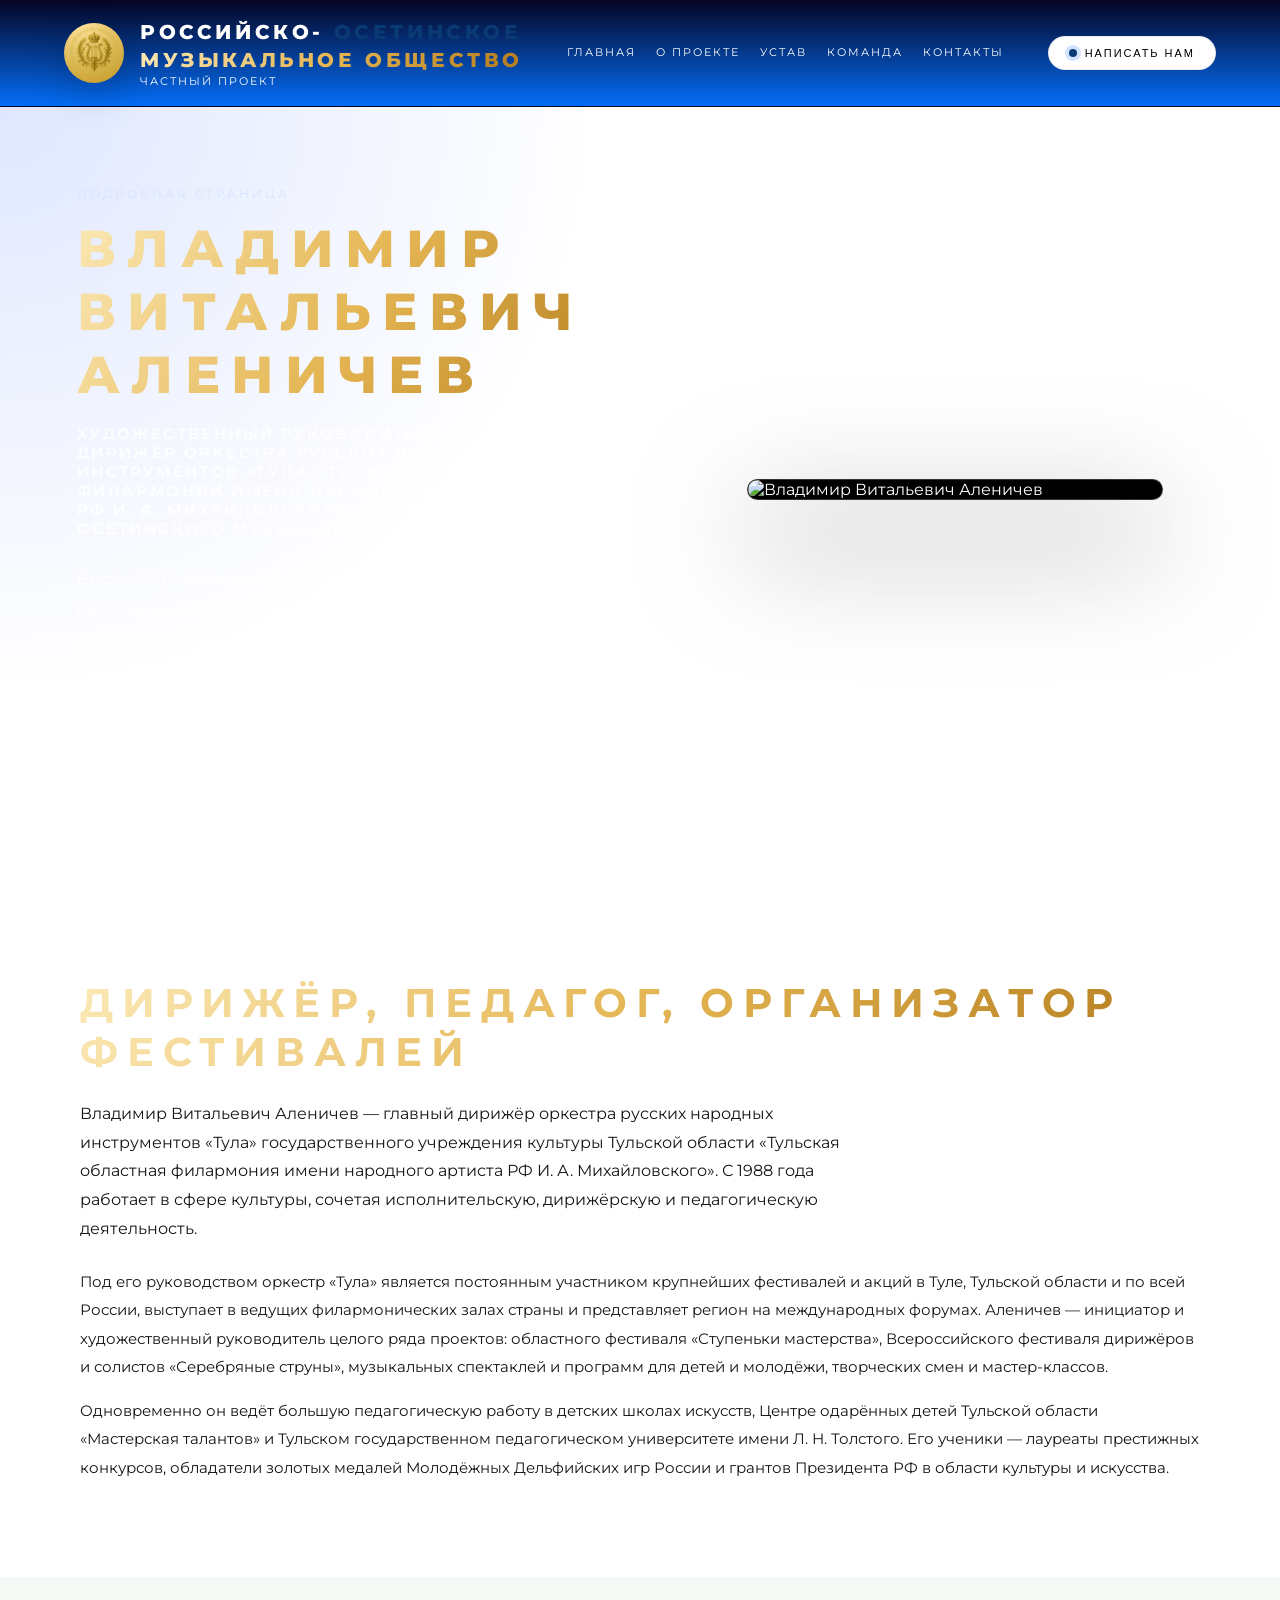
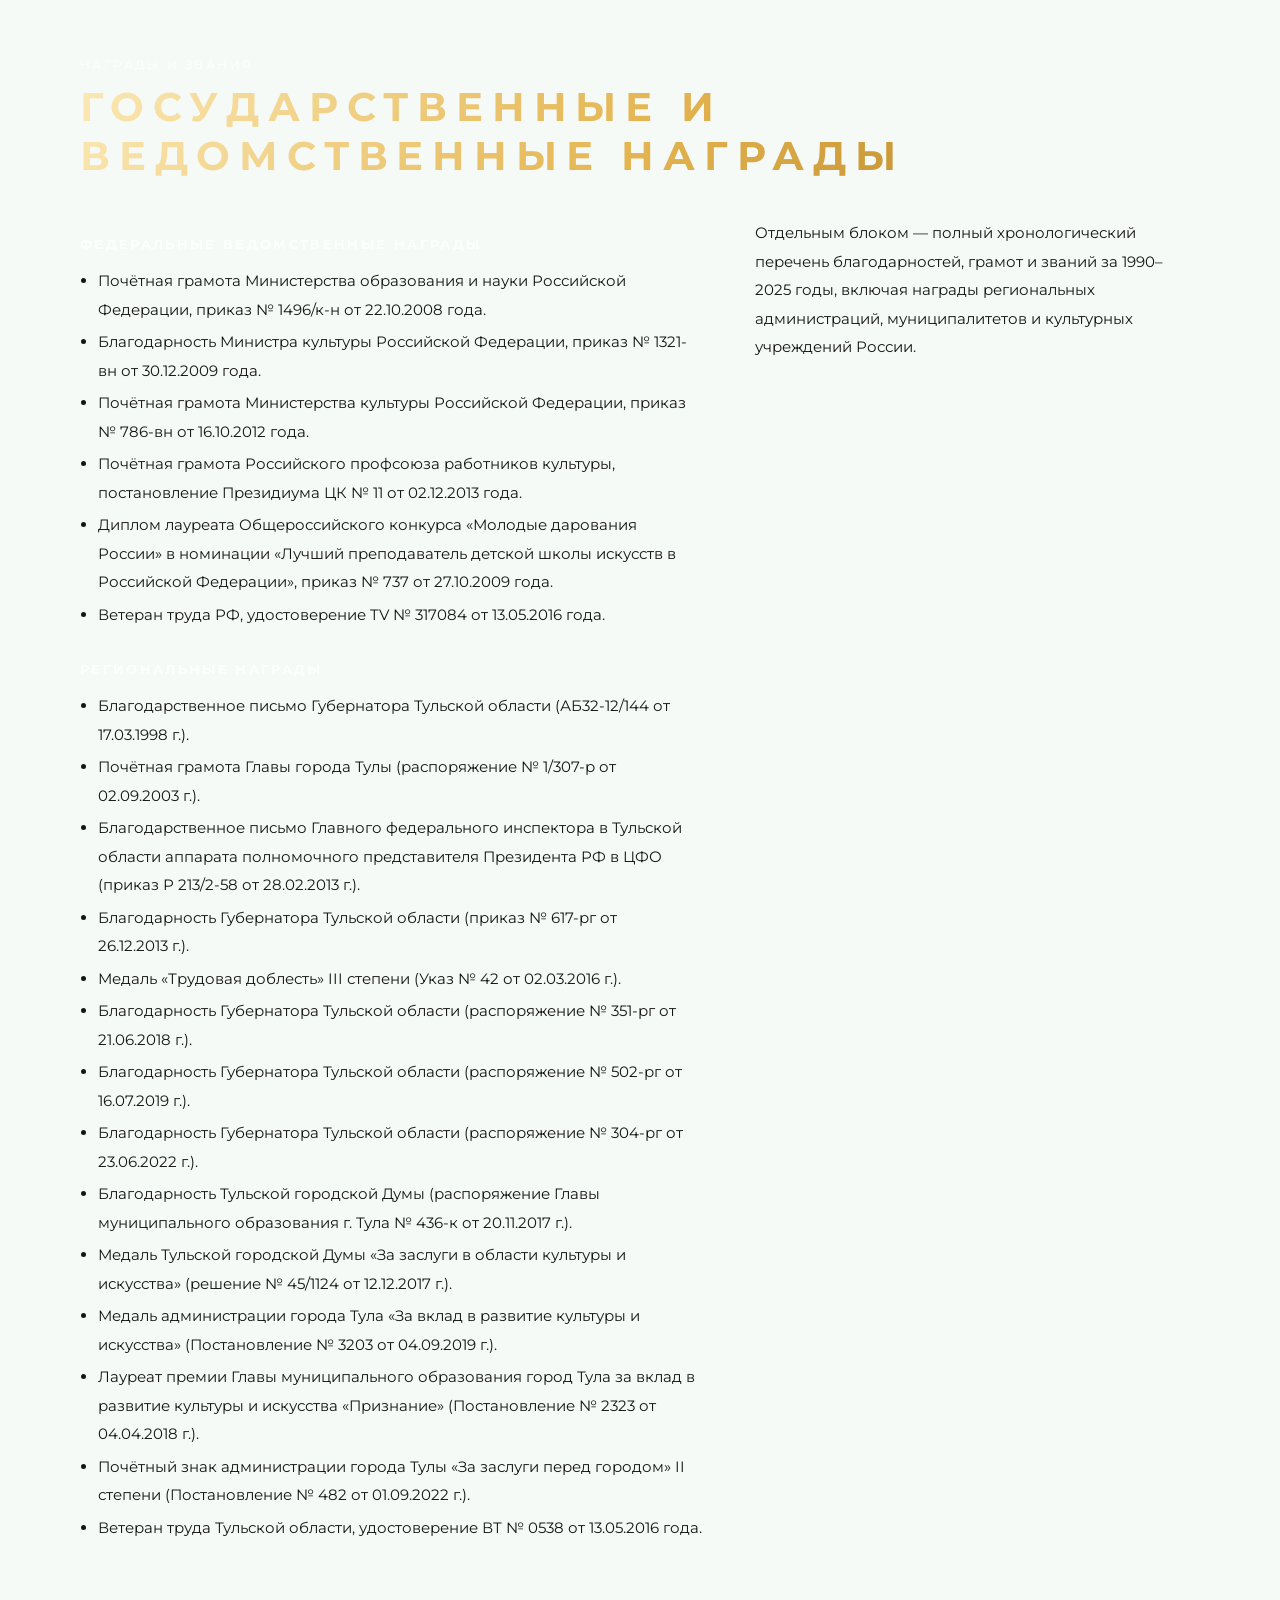
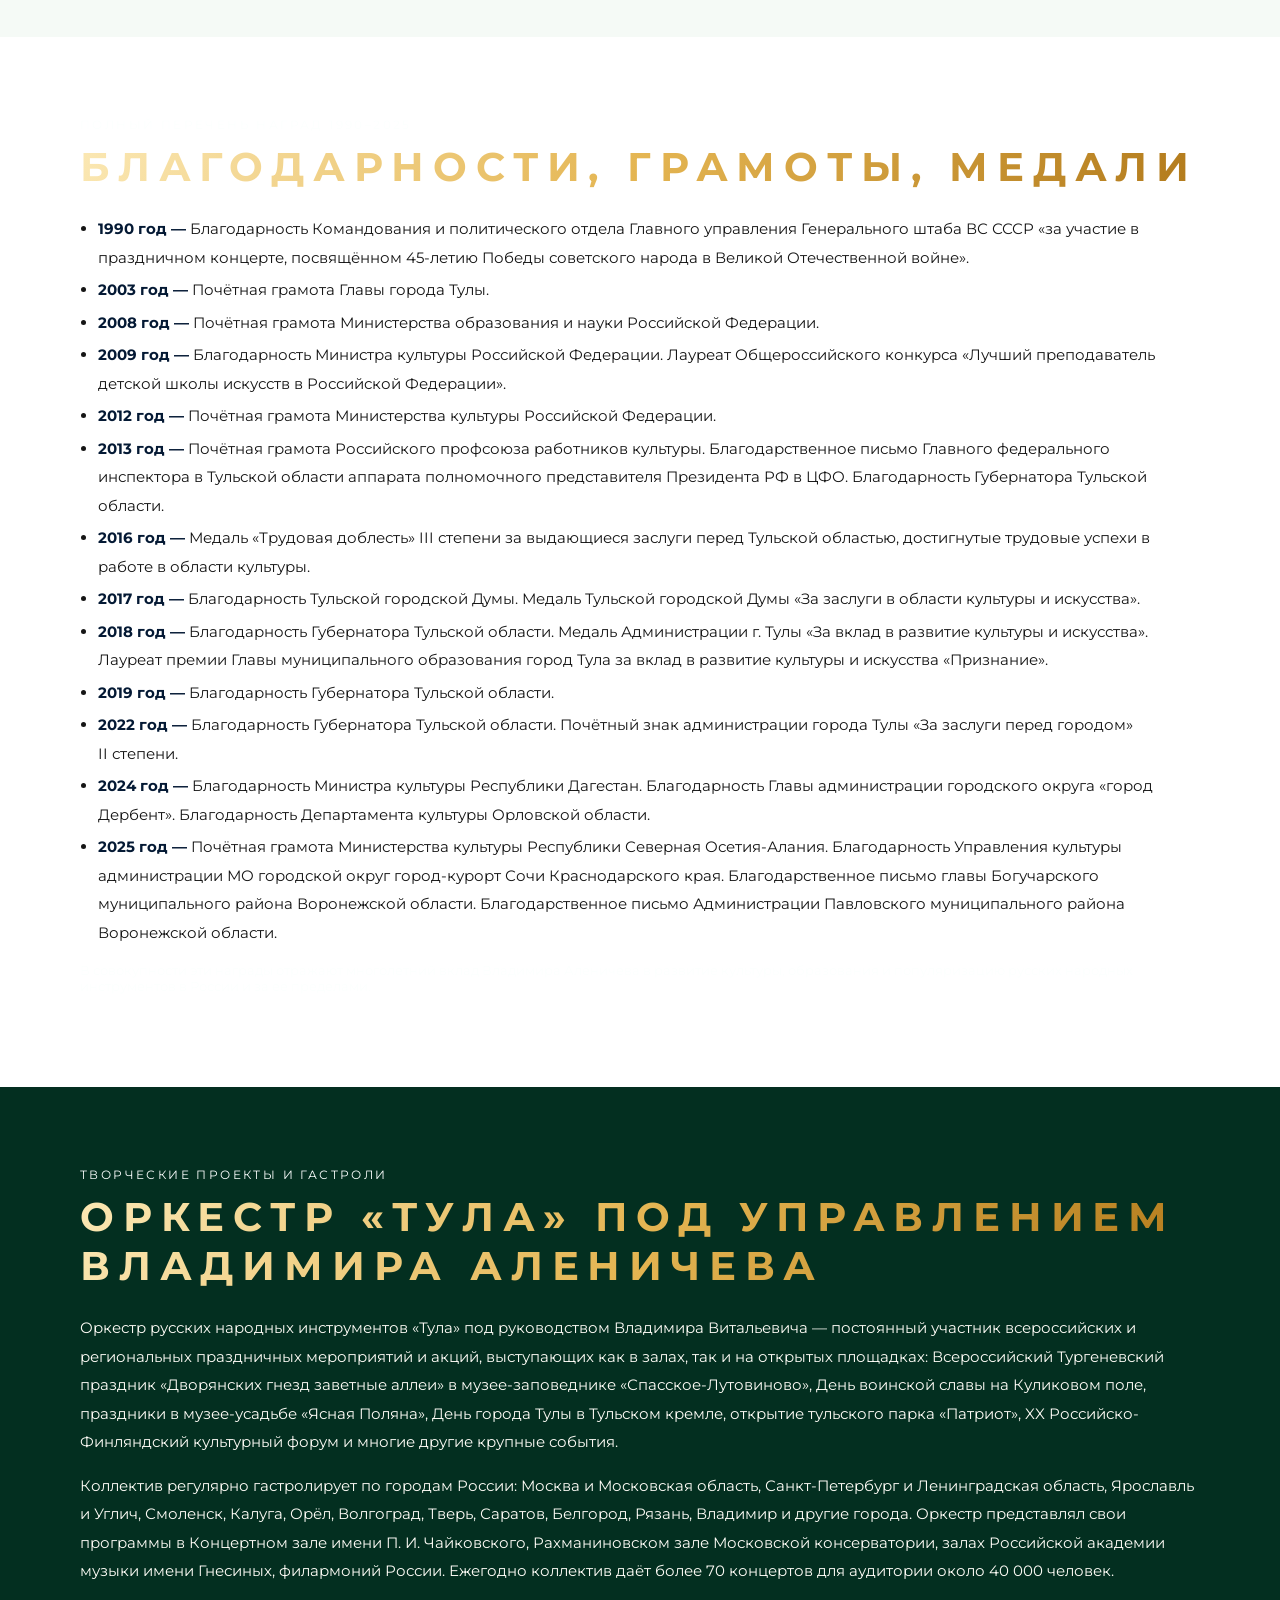
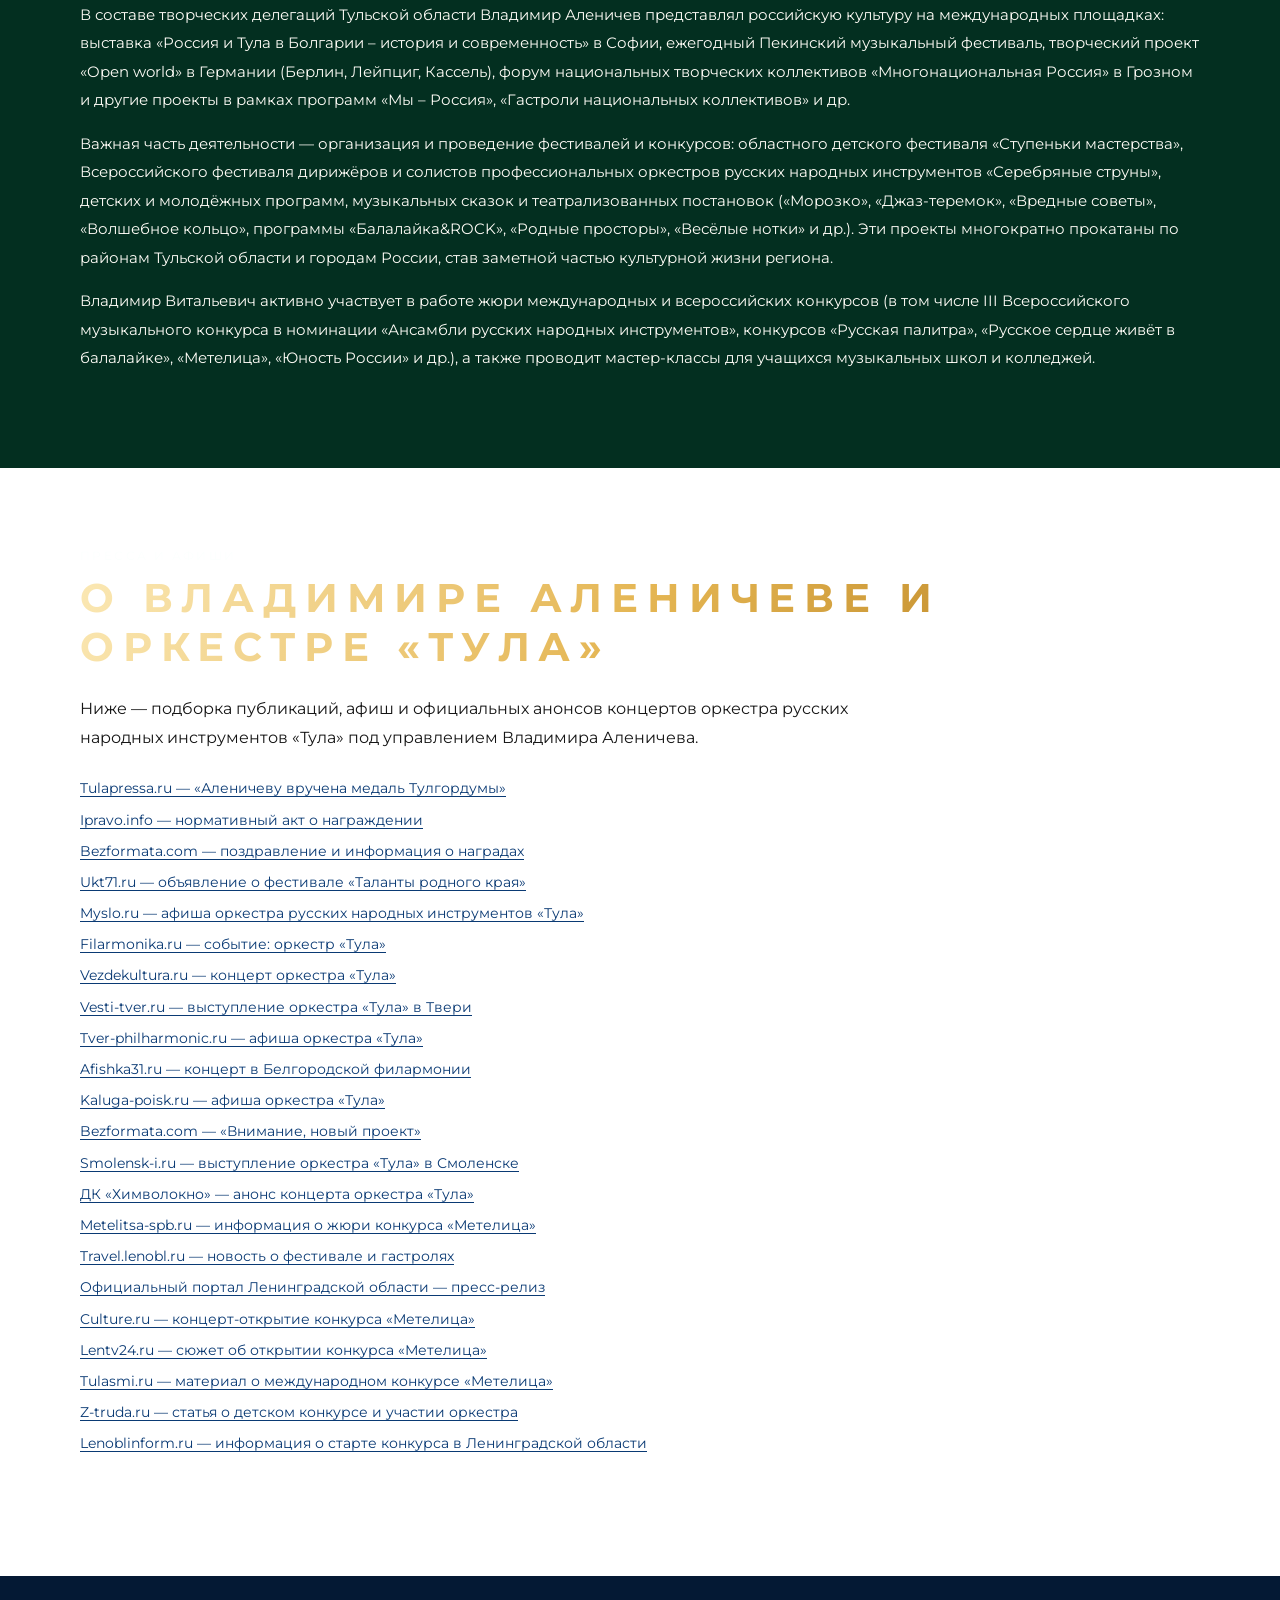
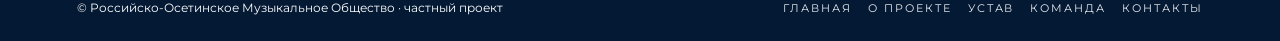
==== 1.html @ 23e2740c "Add files via upload" ====
<!DOCTYPE html>
<html lang="ru">
<head>
  <meta charset="UTF-8" />
  <title>Владимир Аленичев — подробная страница</title>
  <meta name="viewport" content="width=device-width, initial-scale=1" />

  <link href="https://fonts.googleapis.com/css2?family=Montserrat:wght@400;500;600;700;800&display=swap" rel="stylesheet" />
  <link rel="stylesheet" href="css/style.css">

</head>
<body>
  <header class="site-header">
    <div class="site-header-inner">
      <div class="brand">
        <div class="brand-logo">
          <img src="img/logo.png" alt="Логотип Российско-Осетинского Музыкального Общества" />
        </div>
        <div>
          <div class="brand-title">
            <span class="brand-ru">РОССИЙСКО-</span>
            <span class="brand-os">ОСЕТИНСКОЕ</span><br />
            <span class="brand-mo">МУЗЫКАЛЬНОЕ ОБЩЕСТВО</span>
          </div>
          <div class="brand-sub">частный проект</div>
        </div>
      </div>

      <nav class="header-links" id="header-links">
        <a href="index.html">главная</a>
        <a href="about.html">о проекте</a>
        <a href="ustav.html">устав</a>
        <a href="index.html#team">команда</a>
        <a href="index.html#contacts">контакты</a>
      </nav>

      <button class="header-cta" onclick="location.href='index.html#contacts'">
        <span class="header-cta-dot"></span>
        написать нам
      </button>

      <button class="header-burger" id="header-burger" aria-label="меню">
        <span></span>
      </button>
    </div>
  </header>

  <main>
    <!-- HERO -->
    <section class="person-hero" style="./img/1.png">
      <div class="person-hero-left fade-up">
        <div class="person-hero-kicker">подробная страница</div>
        <h1 class="person-hero-name">владимир витальевич аленичев</h1>
        <div class="person-hero-role">
          художественный руководитель и главный дирижёр оркестра русских народных инструментов
          «Тула»&nbsp;Тульской областной филармонии имени народного артиста РФ&nbsp;И.&nbsp;А.&nbsp;Михайловского,
          основатель Российско-Осетинского Музыкального Общества
        </div>
        <p class="person-hero-text">
          Высокообразованный музыкант, дирижёр и педагог, более 35&nbsp;лет работающий в сфере культуры. Руководитель
          коллектива, заслуживший авторитет большого мастера не только в Тульской области, но и во многих городах
          России. Автор и организатор крупных фестивалей и образовательных проектов, наставник целого поколения
          лауреатов российских и международных конкурсов.
        </p>
      </div>

      <div class="person-hero-right fade-up">
        <figure class="person-hero-photo">
          <img src="img/alenichev-main.jpg" alt="Владимир Витальевич Аленичев" />
        </figure>
      </div>
    </section>

    <!-- КРАТКО О БИОГРАФИИ -->
    <section class="section">
      <div class="content-layout fade-up">
        <div class="section-subtitle">биография и деятельность</div>
        <h2 class="section-title">дирижёр, педагог, организатор фестивалей</h2>
        <div class="section-lead">
          Владимир Витальевич Аленичев — главный дирижёр оркестра русских народных инструментов «Тула»
          государственного учреждения культуры Тульской области «Тульская областная филармония имени
          народного артиста РФ&nbsp;И.&nbsp;А.&nbsp;Михайловского». С 1988&nbsp;года работает в сфере культуры, сочетая
          исполнительскую, дирижёрскую и педагогическую деятельность.
        </div>

        <p class="text-block" style="margin-top:24px;">
          Под его руководством оркестр «Тула» является постоянным участником крупнейших фестивалей и акций в Туле,
          Тульской области и по всей России, выступает в ведущих филармонических залах страны и представляет регион на
          международных форумах. Аленичев — инициатор и художественный руководитель целого ряда проектов:
          областного фестиваля «Ступеньки мастерства», Всероссийского фестиваля дирижёров и солистов «Серебряные
          струны», музыкальных спектаклей и программ для детей и молодёжи, творческих смен и мастер-классов.
        </p>

        <p class="text-block">
          Одновременно он ведёт большую педагогическую работу в детских школах искусств, Центре одарённых детей
          Тульской области «Мастерская талантов» и Тульском государственном педагогическом университете имени
          Л.&nbsp;Н.&nbsp;Толстого. Его ученики — лауреаты престижных конкурсов, обладатели золотых медалей Молодёжных
          Дельфийских игр России и грантов Президента РФ в области культуры и искусства.
        </p>
      </div>
    </section>

    <!-- ГОСУДАРСТВЕННЫЕ И ВЕДОМСТВЕННЫЕ НАГРАДЫ -->
    <section class="section" style="background:#f5faf6;">
      <div class="content-layout fade-up">
        <div class="section-subtitle">награды и звания</div>
        <h2 class="section-title">государственные и ведомственные награды</h2>

        <div class="two-cols">
          <div>
            <h3 class="subheading">Федеральные ведомственные награды</h3>
            <ul class="big-list">
              <li>Почётная грамота Министерства образования и науки Российской Федерации, приказ №&nbsp;1496/к-н от 22.10.2008&nbsp;года.</li>
              <li>Благодарность Министра культуры Российской Федерации, приказ №&nbsp;1321-вн от 30.12.2009&nbsp;года.</li>
              <li>Почётная грамота Министерства культуры Российской Федерации, приказ №&nbsp;786-вн от 16.10.2012&nbsp;года.</li>
              <li>Почётная грамота Российского профсоюза работников культуры, постановление Президиума ЦК №&nbsp;11 от 02.12.2013&nbsp;года.</li>
              <li>Диплом лауреата Общероссийского конкурса «Молодые дарования России» в номинации
                «Лучший преподаватель детской школы искусств в Российской Федерации», приказ №&nbsp;737 от 27.10.2009&nbsp;года.</li>
              <li>Ветеран труда РФ, удостоверение TV&nbsp;№&nbsp;317084 от 13.05.2016&nbsp;года.</li>
            </ul>

            <h3 class="subheading">Региональные награды</h3>
            <ul class="big-list">
              <li>Благодарственное письмо Губернатора Тульской области (АБ32-12/144 от 17.03.1998&nbsp;г.).</li>
              <li>Почётная грамота Главы города Тулы (распоряжение №&nbsp;1/307-р от 02.09.2003&nbsp;г.).</li>
              <li>Благодарственное письмо Главного федерального инспектора в Тульской области аппарата полномочного представителя Президента РФ в ЦФО (приказ Р&nbsp;213/2-58 от 28.02.2013&nbsp;г.).</li>
              <li>Благодарность Губернатора Тульской области (приказ №&nbsp;617-рг от 26.12.2013&nbsp;г.).</li>
              <li>Медаль «Трудовая доблесть» III степени (Указ №&nbsp;42 от 02.03.2016&nbsp;г.).</li>
              <li>Благодарность Губернатора Тульской области (распоряжение №&nbsp;351-рг от 21.06.2018&nbsp;г.).</li>
              <li>Благодарность Губернатора Тульской области (распоряжение №&nbsp;502-рг от 16.07.2019&nbsp;г.).</li>
              <li>Благодарность Губернатора Тульской области (распоряжение №&nbsp;304-рг от 23.06.2022&nbsp;г.).</li>
              <li>Благодарность Тульской городской Думы (распоряжение Главы муниципального образования г.&nbsp;Тула №&nbsp;436-к от 20.11.2017&nbsp;г.).</li>
              <li>Медаль Тульской городской Думы «За заслуги в области культуры и искусства» (решение №&nbsp;45/1124 от 12.12.2017&nbsp;г.).</li>
              <li>Медаль администрации города Тула «За вклад в развитие культуры и искусства» (Постановление №&nbsp;3203 от 04.09.2019&nbsp;г.).</li>
              <li>Лауреат премии Главы муниципального образования город Тула за вклад в развитие культуры и искусства «Признание» (Постановление №&nbsp;2323 от 04.04.2018&nbsp;г.).</li>
              <li>Почётный знак администрации города Тулы «За заслуги перед городом» II степени (Постановление №&nbsp;482 от 01.09.2022&nbsp;г.).</li>
              <li>Ветеран труда Тульской области, удостоверение ВТ&nbsp;№&nbsp;0538 от 13.05.2016&nbsp;года.</li>
            </ul>
          </div>

          <div>
            <p class="text-block">
              Отдельным блоком — полный хронологический перечень благодарностей, грамот и званий за 1990–2025&nbsp;годы,
              включая награды региональных администраций, муниципалитетов и культурных учреждений России.
            </p>
          </div>
        </div>
      </div>
    </section>

    <!-- ХРОНОЛОГИЧЕСКИЙ СПИСОК 1990–2025 -->
    <section class="section">
      <div class="content-layout fade-up">
        <div class="section-subtitle">полный перечень наград 1990–2025</div>
        <h2 class="section-title">благодарности, грамоты, медали</h2>

        <ul class="big-list">
          <li><span class="year-label">1990&nbsp;год&nbsp;—</span> Благодарность Командования и политического отдела Главного управления Генерального штаба ВС&nbsp;СССР «за участие в праздничном концерте, посвящённом 45-летию Победы советского народа в Великой Отечественной войне».</li>

          <li><span class="year-label">2003&nbsp;год&nbsp;—</span> Почётная грамота Главы города Тулы.</li>

          <li><span class="year-label">2008&nbsp;год&nbsp;—</span> Почётная грамота Министерства образования и науки Российской Федерации.</li>

          <li><span class="year-label">2009&nbsp;год&nbsp;—</span> Благодарность Министра культуры Российской Федерации. Лауреат Общероссийского конкурса «Лучший преподаватель детской школы искусств в Российской Федерации».</li>

          <li><span class="year-label">2012&nbsp;год&nbsp;—</span> Почётная грамота Министерства культуры Российской Федерации.</li>

          <li><span class="year-label">2013&nbsp;год&nbsp;—</span> Почётная грамота Российского профсоюза работников культуры. Благодарственное письмо Главного федерального инспектора в Тульской области аппарата полномочного представителя Президента РФ в ЦФО. Благодарность Губернатора Тульской области.</li>

          <li><span class="year-label">2016&nbsp;год&nbsp;—</span> Медаль «Трудовая доблесть» III&nbsp;степени за выдающиеся заслуги перед Тульской областью, достигнутые трудовые успехи в работе в области культуры.</li>

          <li><span class="year-label">2017&nbsp;год&nbsp;—</span> Благодарность Тульской городской Думы. Медаль Тульской городской Думы «За заслуги в области культуры и искусства».</li>

          <li><span class="year-label">2018&nbsp;год&nbsp;—</span> Благодарность Губернатора Тульской области. Медаль Администрации г.&nbsp;Тулы «За вклад в развитие культуры и искусства». Лауреат премии Главы муниципального образования город Тула за вклад в развитие культуры и искусства «Признание».</li>

          <li><span class="year-label">2019&nbsp;год&nbsp;—</span> Благодарность Губернатора Тульской области.</li>

          <li><span class="year-label">2022&nbsp;год&nbsp;—</span> Благодарность Губернатора Тульской области. Почётный знак администрации города Тулы «За заслуги перед городом» II&nbsp;степени.</li>

          <li><span class="year-label">2024&nbsp;год&nbsp;—</span> Благодарность Министра культуры Республики Дагестан. Благодарность Главы администрации городского округа «город Дербент». Благодарность Департамента культуры Орловской области.</li>

          <li><span class="year-label">2025&nbsp;год&nbsp;—</span> Почётная грамота Министерства культуры Республики Северная Осетия-Алания. Благодарность Управления культуры администрации МО городской округ город-курорт Сочи Краснодарского края. Благодарственное письмо главы Богучарского муниципального района Воронежской области. Благодарственное письмо Администрации Павловского муниципального района Воронежской области.</li>
        </ul>

        <p class="tagline-note">
          В совокупности эти награды отражают многолетний вклад Владимира Аленичева в развитие культуры, образования
          и популяризацию русских народных инструментов в России и за её пределами.
        </p>
      </div>
    </section>

    <!-- ТВОРЧЕСКИЕ ПРОЕКТЫ, ГАСТРОЛИ, ПЕДАГОГИКА (крупный блок с текстом) -->
    <section class="section" style="background:#032f20; color:#fdfcf8;">
      <div class="content-layout fade-up">
        <div class="section-subtitle">творческие проекты и гастроли</div>
        <h2 class="section-title">оркестр «тула» под управлением владимира аленичева</h2>

        <div class="text-block" style="color:#fefcf6;">
          <p>
            Оркестр русских народных инструментов «Тула» под руководством Владимира Витальевича — постоянный участник
            всероссийских и региональных праздничных мероприятий и акций, выступающих как в залах, так и на открытых
            площадках: Всероссийский Тургеневский праздник «Дворянских гнезд заветные аллеи» в музее-заповеднике
            «Спасское-Лутовиново», День воинской славы на Куликовом поле, праздники в музее-усадьбе «Ясная Поляна», День
            города Тулы в Тульском кремле, открытие тульского парка «Патриот», XX Российско-Финляндский культурный
            форум и многие другие крупные события.
          </p>

          <p>
            Коллектив регулярно гастролирует по городам России: Москва и Московская область, Санкт-Петербург и
            Ленинградская область, Ярославль и Углич, Смоленск, Калуга, Орёл, Волгоград, Тверь, Саратов, Белгород,
            Рязань, Владимир и другие города. Оркестр представлял свои программы в Концертном зале имени П.&nbsp;И.&nbsp;Чайковского,
            Рахманиновском зале Московской консерватории, залах Российской академии музыки имени Гнесиных, филармоний
            России. Ежегодно коллектив даёт более 70 концертов для аудитории около 40&nbsp;000 человек.
          </p>

          <p>
            В составе творческих делегаций Тульской области Владимир Аленичев представлял российскую культуру на
            международных площадках: выставка «Россия и Тула в Болгарии – история и современность» в Софии, ежегодный
            Пекинский музыкальный фестиваль, творческий проект «Open world» в Германии (Берлин, Лейпциг, Кассель), форум
            национальных творческих коллективов «Многонациональная Россия» в Грозном и другие проекты в рамках программ
            «Мы – Россия», «Гастроли национальных коллективов» и др.
          </p>

          <p>
            Важная часть деятельности — организация и проведение фестивалей и конкурсов: областного детского фестиваля
            «Ступеньки мастерства», Всероссийского фестиваля дирижёров и солистов профессиональных оркестров русских
            народных инструментов «Серебряные струны», детских и молодёжных программ, музыкальных сказок и
            театрализованных постановок («Морозко», «Джаз-теремок», «Вредные советы», «Волшебное кольцо», программы
            «Балалайка&ROCK», «Родные просторы», «Весёлые нотки» и др.). Эти проекты многократно прокатаны по районам
            Тульской области и городам России, став заметной частью культурной жизни региона.
          </p>

          <p>
            Владимир Витальевич активно участвует в работе жюри международных и всероссийских конкурсов (в том числе
            III&nbsp;Всероссийского музыкального конкурса в номинации «Ансамбли русских народных инструментов»,
            конкурсов «Русская палитра», «Русское сердце живёт в балалайке», «Метелица», «Юность России» и др.), а также
            проводит мастер-классы для учащихся музыкальных школ и колледжей.
          </p>
        </div>
      </div>
    </section>

    <!-- ПРЕССА И ССЫЛКИ -->
    <section class="section">
      <div class="content-layout fade-up">
        <div class="section-subtitle">пресса и афиши</div>
        <h2 class="section-title">о владимире аленичеве и оркестре «тула»</h2>

        <p class="section-lead">
          Ниже — подборка публикаций, афиш и официальных анонсов концертов оркестра русских народных инструментов
          «Тула» под управлением Владимира Аленичева.
        </p>

        <ul class="press-list" style="margin-top:24px;">
          <li><a href="https://www.tulapressa.ru/2017/12/alenichevu-vruchena-medal-tulgordumy/" target="_blank" rel="noopener">Tulapressa.ru — «Аленичеву вручена медаль Тулгордумы»</a></li>
          <li><a href="http://ipravo.info/tula2/act/433.htm" target="_blank" rel="noopener">Ipravo.info — нормативный акт о награждении</a></li>
          <li><a href="https://tula.bezformata.com/listnews/pozdravlyaem/78298696/" target="_blank" rel="noopener">Bezformata.com — поздравление и информация о наградах</a></li>
          <li><a href="https://ukt71.ru/16-marta-v-koncertnom-zale-orion-projdet-smotr-festival-talanty-rodnogo-kraja-2019-vokalnoe-iskusstvo/" target="_blank" rel="noopener">Ukt71.ru — объявление о фестивале «Таланты родного края»</a></li>
          <li><a href="https://myslo.ru/afisha/kontserti/orkestr-russkih-narodnih-instrumentov-tula" target="_blank" rel="noopener">Myslo.ru — афиша оркестра русских народных инструментов «Тула»</a></li>
          <li><a href="http://filarmonika.ru/events/orni-tula" target="_blank" rel="noopener">Filarmonika.ru — событие: оркестр «Тула»</a></li>
          <li><a href="http://vezdekultura.ru/4226-events-orkestr-russkih-narodnih-instrumentov-tula" target="_blank" rel="noopener">Vezdekultura.ru — концерт оркестра «Тула»</a></li>
          <li><a href="https://vesti-tver.ru/dailynews/orkestr-russkikh-narodnykh-instrumentov-iz-tuly-vystupi-v-tveri-/" target="_blank" rel="noopener">Vesti-tver.ru — выступление оркестра «Тула» в Твери</a></li>
          <li><a href="http://tver-philharmonic.ru/posters/orkestr-tula" target="_blank" rel="noopener">Tver-philharmonic.ru — афиша оркестра «Тула»</a></li>
          <li><a href="https://afishka31.ru/actions/filarmoni/num25525/" target="_blank" rel="noopener">Afishka31.ru — концерт в Белгородской филармонии</a></li>
          <li><a href="https://www.kaluga-poisk.ru/afisha/kontserty/orkestr-russkih-narodnyh-instrumentov-tula" target="_blank" rel="noopener">Kaluga-poisk.ru — афиша оркестра «Тула»</a></li>
          <li><a href="https://tula.bezformata.com/listnews/vnimanie-noviy-proekt/88402524/" target="_blank" rel="noopener">Bezformata.com — «Внимание, новый проект»</a></li>
          <li><a href="https://smolensk-i.ru/culture/v-smolenske-vyistupit-orkestr-narodnyih-instrumentov-tula_140194" target="_blank" rel="noopener">Smolensk-i.ru — выступление оркестра «Тула» в Смоленске</a></li>
          <li><a href="https://дк-химволокно.рф/novosti/item/548-kontsert-orkestra-russkikh-narodnykh-instrumentov-tula" target="_blank" rel="noopener">ДК «Химволокно» — анонс концерта оркестра «Тула»</a></li>
          <li><a href="https://metelitsa-spb.ru/childrens-competitions/jury/" target="_blank" rel="noopener">Metelitsa-spb.ru — информация о жюри конкурса «Метелица»</a></li>
          <li><a href="https://travel.lenobl.ru/ru/news/34819/" target="_blank" rel="noopener">Travel.lenobl.ru — новость о фестивале и гастролях</a></li>
          <li><a href="https://lenobl.ru/ru/dlya-smi/news/34909/" target="_blank" rel="noopener">Официальный портал Ленинградской области — пресс-релиз</a></li>
          <li><a href="https://www.culture.ru/events/1020176/koncert-otkrytie-xvi-mezhdunarodnogo-detsko-yunosheskogo-konkursa-metelica" target="_blank" rel="noopener">Culture.ru — концерт-открытие конкурса «Метелица»</a></li>
          <li><a href="https://lentv24.ru/vo-dvorce-iskusstv-lenoblasti-otkryli-detsko-yunoseskii-konkurs-metelica.htm" target="_blank" rel="noopener">Lentv24.ru — сюжет об открытии конкурса «Метелица»</a></li>
          <li><a href="https://tulasmi.ru/news/382344/" target="_blank" rel="noopener">Tulasmi.ru — материал о международном конкурсе «Метелица»</a></li>
          <li><a href="http://z-truda.ru/articles/kultura/leningradskaya_oblast_zazhigaet_zvezdochek/" target="_blank" rel="noopener">Z-truda.ru — статья о детском конкурсе и участии оркестра</a></li>
          <li><a href="http://lenoblinform.ru/news/v-lenoblasti-startuet-konkurs.html" target="_blank" rel="noopener">Lenoblinform.ru — информация о старте конкурса в Ленинградской области</a></li>
        </ul>
      </div>
    </section>
  </main>

  <footer class="site-footer">
    <div class="site-footer-inner">
      <div>© Российско-Осетинское Музыкальное Общество · частный проект</div>
      <div class="footer-links">
        <a href="index.html">главная</a>
        <a href="about.html">о проекте</a>
        <a href="ustav.html">устав</a>
        <a href="index.html#team">команда</a>
        <a href="index.html#contacts">контакты</a>
      </div>
    </div>
  </footer>

  <script>
    // мобильное меню
    const burger = document.getElementById("header-burger");
    const links = document.getElementById("header-links");

    if (burger && links) {
      burger.addEventListener("click", () => {
        links.classList.toggle("header-links--open");
      });

      links.querySelectorAll("a").forEach((a) => {
        a.addEventListener("click", () => links.classList.remove("header-links--open"));
      });
    }

    // анимация появления блоков
    const observer = new IntersectionObserver(
      (entries) => {
        entries.forEach((entry) => {
          if (entry.isIntersecting) {
            entry.target.classList.add("in-view");
            observer.unobserve(entry.target);
          }
        });
      },
      { threshold: 0.18 }
    );

    document.querySelectorAll(".fade-up").forEach((el) => observer.observe(el));
  </script>
</body>
</html>
---- css/style.css ----
:root {
    --bg-page: #ffffff;
    --bg-soft: #f4f6fb;
  
    /* синяя гамма вместо зелёной */
    --green-main: #0a3a74;   /* основной синий */
    --green-dark: #041934;   /* тёмно-синий */
    --green-light: #d3e3ff;  /* светло-синий / подсветка */
  
    --gold-light: #fbe8b4;
    --gold-mid: #e4b552;
    --gold-dark: #b27a1b;
  
    --text-main: #151515;
    --text-muted: #fcfffe;
  
    --border-soft: rgba(0, 0, 0, 0.06);
    --radius-lg: 24px;
    --radius-md: 18px;
    --shadow-soft: 0 24px 80px rgba(0, 0, 0, 0.08);
    --transition-fast: 200ms ease-out;
  }
  
  /* RESET */
  
  * {
    box-sizing: border-box;
  }
  
  html,
  body {
    margin: 0;
    padding: 0;
    font-family: "Montserrat", system-ui, -apple-system, BlinkMacSystemFont, "Segoe UI", sans-serif;
    background: var(--bg-page);
    color: var(--text-main);
  }
  
  img {
    max-width: 100%;
    display: block;
  }
  
  a {
    color: inherit;
    text-decoration: none;
  }
  
  /* HEADER (общий) */
  
  .site-header {
    position: fixed;
    inset-inline: 0;
    top: 0;
    z-index: 20;
    background:linear-gradient(rgb(5, 5, 35), rgb(4, 110, 247));
    backdrop-filter: blur(18px);
    border-bottom: 1px solid rgba(0, 0, 0, 0.04);
  }
  
  .site-header-inner {
    display: flex;
    align-items: center;
    justify-content: space-between;
    padding: 18px 5vw;
    gap: 3vw;
  }
  
  .brand {
    display: flex;
    align-items: center;
    gap: 16px;
  }
  
  .brand-logo {
    width: 60px;
    height: 60px;
    border-radius: 50%;
    background: radial-gradient(circle at 30% 0, #ffe39c, #c2961f);
    display: flex;
    align-items: center;
    justify-content: center;
    overflow: hidden;
    box-shadow: 0 12px 40px rgba(0, 0, 0, 0.18);
  }
  
  .brand-logo img {
    width: 100%;
    height: 100%;
    object-fit: cover;
  }
  
  .brand-title {
    font-size: clamp(15px, 1.2vw + 11px, 20px);
    font-weight: 800;
    letter-spacing: 0.18em;
    text-transform: uppercase;
    line-height: 1.4;
  }
  
  .brand-title span {
    display: inline-block;
  }
  
  /* белое + синее + золотой градиент */
  .brand-title .brand-ru {
    color: #ffffff;
  }
  .brand-title .brand-os {
    color: var(--green-main);
  }
  .brand-title .brand-mo {
    background: linear-gradient(120deg, var(--gold-light), var(--gold-mid), var(--gold-dark));
    -webkit-background-clip: text;
    color: transparent;
  }
  
  .brand-sub {
    font-size: 11px;
    letter-spacing: 0.18em;
    text-transform: uppercase;
    color: var(--text-muted);
  }
  
  .header-links {
    display: flex;
    gap: 20px;
    align-items: center;
    font-size: 11px;
    letter-spacing: 0.18em;
    text-transform: uppercase;
    color: var(--text-muted);
  }
  
  .header-links a {
    position: relative;
    padding-bottom: 2px;
  }
  
  .header-links a::after {
    content: "";
    position: absolute;
    left: 0;
    bottom: 0;
    width: 0;
    height: 1px;
    background: var(--green-main);
    transition: width var(--transition-fast);
  }
  
  .header-links a:hover {
    color: var(--green-dark);
  }
  
  .header-links a:hover::after {
    width: 100%;
  }
  
  .header-cta {
    border-radius: 999px;
    padding: 10px 20px;
    border: 1px solid rgba(0, 0, 0, 0.08);
    background: #ffffff;
    font-size: 11px;
    letter-spacing: 0.18em;
    text-transform: uppercase;
    cursor: pointer;
    display: inline-flex;
    align-items: center;
    gap: 8px;
    transition:
      background var(--transition-fast),
      border-color var(--transition-fast),
      transform 120ms ease-out,
      box-shadow 120ms ease-out;
  }
  
  .header-cta-dot {
    width: 8px;
    height: 8px;
    border-radius: 999px;
    background: var(--green-main);
    box-shadow: 0 0 0 4px var(--green-light);
  }
  
  .header-cta:hover {
    border-color: rgba(0, 0, 0, 0.16);
    box-shadow: 0 18px 40px rgba(0, 0, 0, 0.12);
    transform: translateY(-1px);
  }
  
  .header-burger {
    display: none;
    width: 38px;
    height: 38px;
    border-radius: 999px;
    border: 1px solid rgba(0, 0, 0, 0.14);
    background: #ffffff;
    align-items: center;
    justify-content: center;
  }
  
  .header-burger span {
    width: 18px;
    height: 1px;
    background: #222;
    position: relative;
  }
  
  .header-burger span::before,
  .header-burger span::after {
    content: "";
    position: absolute;
    left: 0;
    width: 100%;
    height: 1px;
    background: inherit;
  }
  
  .header-burger span::before {
    top: -5px;
  }
  .header-burger span::after {
    top: 5px;
  }
  
  @media (max-width: 768px) {
    .header-links {
      position: fixed;
      left: 5vw;
      right: 5vw;
      top: 80px;
      border-radius: 18px;
      background: #ffffff;
      border: 1px solid rgba(0, 0, 0, 0.06);
      padding: 12px 14px;
      flex-direction: column;
      align-items: flex-start;
      box-shadow: 0 18px 60px rgba(0, 0, 0, 0.12);
      opacity: 0;
      pointer-events: none;
      transform: translateY(-6px);
      transition: opacity 160ms ease-out, transform 160ms ease-out;
    }
  
    .header-links--open {
      opacity: 1;
      pointer-events: auto;
      transform: translateY(0);
    }
  
    .header-cta {
      display: none;
    }
  
    .header-burger {
      display: inline-flex;
    }
  }
  
  /* БАЗОВАЯ СЕТКА СЕКЦИЙ */
  
  main {
    padding-top: 96px;
  }
  
  .section {
    padding: 80px 6vw;
  }
  
  .section-subtitle {
    font-size: 12px;
    letter-spacing: 0.2em;
    text-transform: uppercase;
    color: var(--text-muted);
    margin-bottom: 10px;
  }
  
  .section-title {
    font-size: clamp(28px, 4vw, 40px);
    letter-spacing: 0.22em;
    text-transform: uppercase;
    margin: 0 0 24px;
    background: linear-gradient(120deg, var(--gold-light), var(--gold-mid), var(--gold-dark));
    -webkit-background-clip: text;
    color: transparent;
  }
  
  .section-lead {
    font-size: 16px;
    color: var(--text-main);
    max-width: 70ch;
    line-height: 1.8;
  }
  
  @media (max-width: 768px) {
    main {
      padding-top: 80px;
    }
  
    .section {
      padding: 48px 5vw;
    }
  
    body {
      max-width: 100vw;
      overflow-x: hidden;
    }
  }
  
  /* HERO ГЛАВНОЙ СТРАНИЦЫ */
  
  .hero {
    min-height: calc(100vh - 96px);
    padding: 80px 6vw 80px;
    display: grid;
    grid-template-columns: minmax(0, 3.2fr) minmax(0, 3.8fr);
    align-items: center;
    gap: 4vw;
    position: relative;
    overflow: hidden;
    background: url(../img/1.png) no-repeat center/cover;
  }
  
  .hero-bg {
    position: absolute;
    inset: 0;
    pointer-events: none;
    display: flex;
    justify-content: flex-end;
    align-items: stretch;
    z-index: -1;
  }
  
  .hero-bg img {
    width: 70%;
    height: 100%;
    object-fit: cover;
    object-position: center;
    filter: saturate(1.15);
  }
  
  .hero-bg-overlay {
    position: absolute;
    inset: 0;
    background:
      linear-gradient(to right, #ffffff 0 38%, rgba(255, 255, 255, 0.35) 40%, rgba(255, 255, 255, 0) 70%),
      linear-gradient(to bottom, rgba(255, 255, 255, 0.65) 0, rgba(255, 255, 255, 0) 40%);
    pointer-events: none;
  }
  
  .hero-left {
    max-width: none;
  }
  
  .hero-kicker {
    font-size: 13px;
    letter-spacing: 0.24em;
    text-transform: uppercase;
    color: var(--green-dark);
    margin-bottom: 18px;
    font-weight: 600;
  }
  
  .hero-title {
    font-size: clamp(44px, 6.5vw, 70px);
    line-height: 1.02;
    text-transform: uppercase;
    letter-spacing: 0.18em;
    margin: 0 0 22px;
    font-weight: 800;
  }
  
  .hero-title span {
    display: block;
  }
  
  .hero-title .hero-ru {
    color: var(--text-main);
  }
  .hero-title .hero-os {
    color: var(--green-main);
  }
  .hero-title .hero-mo {
    background: linear-gradient(120deg, var(--gold-light), var(--gold-mid), var(--gold-dark));
    -webkit-background-clip: text;
    color: transparent;
  }
  
  .hero-tagline {
    font-size: 13px;
    letter-spacing: 0.22em;
    text-transform: uppercase;
    color: var(--text-muted);
    margin-bottom: 22px;
    font-weight: 600;
  }
  
  .hero-text {
    font-size: 16px;
    line-height: 1.8;
    max-width: 60ch;
    color: var(--text-main);
    margin-bottom: 30px;
    font-weight: 500;
  }
  
  .hero-actions {
    display: flex;
    flex-wrap: wrap;
    gap: 14px;
  }
  
  .hero-right {
    display: flex;
    justify-content: flex-end;
    align-items: center;
  }
  
  .hero-portrait {
    width: min(440px, 80vw);
    border-radius: 30px;
    background: var(--bg-soft);
    box-shadow: var(--shadow-soft);
    padding: 18px 18px 20px;
    display: flex;
    flex-direction: column;
    gap: 10px;
    border: 1px solid var(--border-soft);
  }
  
  .hero-portrait-photo {
    border-radius: 24px;
    overflow: hidden;
  }
  
  .hero-portrait-photo img {
    width: 100%;
    height: 100%;
    object-fit: cover;
    object-position: center top;
  }
  
  .hero-portrait-caption {
    display: flex;
    justify-content: space-between;
    gap: 12px;
    align-items: center;
  }
  
  .hero-portrait-name {
    font-size: 18px;
    font-weight: 700;
    text-transform: uppercase;
    letter-spacing: 0.18em;
  }
  
  .hero-portrait-role {
    font-size: 11px;
    letter-spacing: 0.16em;
    text-transform: uppercase;
    color: var(--text-muted);
    margin-top: 4px;
  }
  
  .hero-portrait-tag {
    font-size: 11px;
    letter-spacing: 0.18em;
    text-transform: uppercase;
    padding: 6px 12px;
    border-radius: 999px;
    background: var(--green-dark);
    color: #ffffff;
    white-space: nowrap;
  }
  
  @media (max-width: 960px) {
    .hero {
      grid-template-columns: minmax(0, 1fr);
      gap: 32px;
      padding: 72px 6vw 56px;
      text-align: left;
    }
  
    .hero-right {
      justify-content: flex-start;
    }
  
    .hero-bg img {
      width: 100%;
      opacity: 0.18;
    }
  
    .hero-bg-overlay {
      background:
        linear-gradient(to bottom, #ffffff 0 40%, rgba(255, 255, 255, 0.5) 40%, rgba(255, 255, 255, 0) 80%);
    }
  }
  
  @media (max-width: 600px) {
    .hero {
      padding-inline: 5vw;
    }
  
    .hero-title {
      font-size: 32px;
      letter-spacing: 0.18em;
    }
  
    .hero-tagline {
      font-size: 11px;
    }
  
    .hero-text {
      font-size: 15px;
    }
  }
  
  /* ABOUT (страница о проекте) */
  
  .about {
    background: #03113a;
  }
  
  .about-inner {
    display: grid;
    width: 60vw;
    margin: auto;
    grid-template-columns: 1fr;
    gap: 6vw;
    align-items: flex-start;
  }
  
  .about-quote {
    font-size: 18px;
    line-height: 2;
    font-style: italic;
    color: wheat;
    width: 45vw;
    margin-left: 23vw;
    margin-bottom: 18px;
    font-weight: 500;
  }
  
  .about-signature {
    font-size: 36px;
    text-align: right;
    color: var(--green-light);
    font-weight: 600;
  }
  
  .about-signature span {
    display: block;
    font-size: 18px;
    color: var(--text-muted);
    margin-top: 4px;
  }
  
  @media (max-width: 960px) {
    .about-inner {
      grid-template-columns: minmax(0, 1fr);
      gap: 32px;
      width: 100vw;
      padding-inline: 5vw;
    }
  
    .about-quote {
      width: 90vw;
      margin-left: 5vw;
    }
  }
  
  /* TEAM — два вертикальных блока (главная) */
  
  .team {
    padding: 0;
    background: #fbfdfd;
    color: #ffffff;
  }
  
  .team-inner {
    display: flex;
    flex-direction: column;
  }
  
  .person-block {
    min-height: 90vh;
    display: flex;
    align-items: stretch;
    width: 80vw;
    margin: 2vh auto;
  }
  
  .person-block--alenichev {
    background: #030f32;
  }
  
  .person-block--khodov {
    background: #052049;
  }
  
  .person-photo {
    flex: 1 1 50%;
    position: relative;
    height: 98vh;
    overflow: hidden;
  }
  
  .person-photo img {
    width: 100%;
    height: 100%;
    object-fit: cover;
    object-position: center top;
  }
  
  .person-content {
    flex: 1 1 50%;
    padding: 64px 7vw;
    display: flex;
    flex-direction: column;
    justify-content: center;
  }
  
  .person-block--khodov {
    flex-direction: row-reverse;
  }
  
  .person-kicker {
    font-size: 12px;
    letter-spacing: 0.22em;
    text-transform: uppercase;
    color: #d9e6ff;
    margin-bottom: 14px;
    font-weight: 600;
  }
  
  .person-name {
    font-size: clamp(32px, 4.5vw, 44px);
    letter-spacing: 0.2em;
    text-transform: uppercase;
    margin-bottom: 10px;
    font-weight: 800;
    background: linear-gradient(120deg, var(--gold-light), var(--gold-mid), var(--gold-dark));
    -webkit-background-clip: text;
    color: transparent;
  }
  
  .person-role {
    font-size: 16px;
    letter-spacing: 0.12em;
    text-transform: uppercase;
    margin-bottom: 22px;
    font-weight: 600;
    color: rgba(255, 255, 255, 0.9);
  }
  
  .person-text {
    font-size: 14px;
    line-height: 1.9;
    max-width: 50ch;
    color: rgba(255, 255, 255, 0.88);
    margin-bottom: 30px;
  }
  
  .person-actions {
    display: flex;
    flex-wrap: wrap;
    gap: 14px;
  }
  
  .person-btn {
    border-radius: 999px;
    padding: 10px 20px;
    border: 1px solid rgba(255, 255, 255, 0.8);
    background: rgba(0, 0, 0, 0.35);
    color: #ffffff;
    font-size: 11px;
    letter-spacing: 0.2em;
    text-transform: uppercase;
    display: inline-flex;
    align-items: center;
    gap: 10px;
    cursor: pointer;
    text-decoration: none;
    transition:
      background 180ms ease-out,
      transform 140ms ease-out,
      box-shadow 140ms ease-out;
  }
  
  .person-btn span {
    width: 18px;
    height: 1px;
    background: #ffffff;
    position: relative;
  }
  
  .person-btn span::after {
    content: "";
    position: absolute;
    right: -3px;
    top: -3px;
    width: 6px;
    height: 6px;
    border-right: 1px solid #ffffff;
    border-bottom: 1px solid #ffffff;
    transform: rotate(-45deg);
  }
  
  .person-btn:hover {
    background: rgba(0, 0, 0, 0.7);
    transform: translateY(-1px);
    box-shadow: 0 16px 40px rgba(0, 0, 0, 0.8);
  }
  
  @media (max-width: 960px) {
    .person-block,
    .person-block--khodov {
      flex-direction: column;
      width: 100vw;
      margin: 0;
      min-height: auto;
    }
  
    .person-photo {
      flex: 0 0 45vh;
      height: 45vh;
    }
  
    .person-content {
      flex: 0 0 auto;
      padding: 40px 7vw 56px;
    }
  
    .person-name {
      font-size: 26px;
    }
  
    .person-role {
      font-size: 14px;
    }
  
    .person-text {
      font-size: 13px;
    }
  }
  
  /* CONTACTS — стекло, синяя гамма */
  
  .contacts {
    background: radial-gradient(circle at top, #e0ecff 0, #f4f6fb 30%, #ffffff 80%);
  }
  
  .contacts-inner {
    max-width: none;
    display: grid;
    grid-template-columns: minmax(0, 3fr) minmax(0, 2.2fr);
    gap: 4vw;
    margin-top: 28px;
  }
  
  .contacts-panel {
    border-radius: var(--radius-lg);
    background: rgba(255, 255, 255, 0.16);
    border: 1px solid rgba(255, 255, 255, 0.6);
    padding: 22px 22px 24px;
    box-shadow: 0 24px 80px rgba(6, 30, 61, 0.25);
    backdrop-filter: blur(20px);
    -webkit-backdrop-filter: blur(20px);
  }
  
  .field-group {
    display: flex;
    flex-direction: column;
    gap: 6px;
    margin-bottom: 14px;
    font-size: 14px;
  }
  
  .field-label {
    font-size: 12px;
    letter-spacing: 0.2em;
    text-transform: uppercase;
    color: var(--text-muted);
    font-weight: 600;
  }
  
  .field-input,
  .field-textarea {
    border-radius: 14px;
    border: 1px solid rgba(0, 0, 0, 0.12);
    padding: 10px 12px;
    font: inherit;
    resize: vertical;
    background: rgba(255, 255, 255, 0.85);
  }
  
  .field-input::placeholder,
  .field-textarea::placeholder {
    color: #a6b3aa;
  }
  
  .contacts-info {
    font-size: 14px;
    color: var(--text-muted);
    display: flex;
    flex-direction: column;
    gap: 12px;
    line-height: 1.8;
  }
  
  .contacts-info strong {
    color: var(--text-main);
  }
  
  @media (max-width: 960px) {
    .contacts-inner {
      grid-template-columns: minmax(0, 1fr);
      gap: 24px;
    }
  }
  
  /* ПОДРОБНАЯ СТРАНИЦА (Аленичев) */
  
  .person-hero {
    min-height: 80vh;
    padding: 90px 6vw 80px;
    background:
      radial-gradient(circle at 0 0, #dfe7ff 0, #ffffff 40%),
      radial-gradient(circle at 100% 0, #062649 0, #020f26 55%);
    color: #ffffff;
    display: grid;
    grid-template-columns: minmax(0, 3.2fr) minmax(0, 2.8fr);
    gap: 5vw;
    align-items: center;
  }
  
  .person-hero-left {
    max-width: 720px;
  }
  
  .person-hero-kicker {
    font-size: 12px;
    letter-spacing: 0.24em;
    text-transform: uppercase;
    margin-bottom: 16px;
    color: #d3e3ff;
  }
  
  .person-hero-name {
    font-size: clamp(34px, 4.8vw, 52px);
    letter-spacing: 0.22em;
    text-transform: uppercase;
    margin: 0 0 18px;
    font-weight: 800;
    background: linear-gradient(120deg, var(--gold-light), var(--gold-mid), var(--gold-dark));
    -webkit-background-clip: text;
    color: transparent;
  }
  
  .person-hero-role {
    font-size: 15px;
    letter-spacing: 0.16em;
    text-transform: uppercase;
    margin-bottom: 26px;
    color: rgba(255, 255, 255, 0.9);
    font-weight: 600;
  }
  
  .person-hero-text {
    font-size: 16px;
    line-height: 1.9;
    color: rgba(255, 255, 255, 0.9);
    max-width: 70ch;
  }
  
  .person-hero-right {
    display: flex;
    justify-content: flex-end;
  }
  
  .person-hero-photo {
    width: min(420px, 80vw);
    border-radius: 30px;
    overflow: hidden;
    box-shadow: 0 40px 120px rgba(0, 0, 0, 0.6);
    border: 1px solid rgba(255, 255, 255, 0.2);
    background: #000;
  }
  
  .person-hero-photo img {
    width: 100%;
    height: 100%;
    object-fit: cover;
    object-position: center top;
  }
  
  @media (max-width: 960px) {
    .person-hero {
      grid-template-columns: minmax(0, 1fr);
      padding-top: 84px;
      gap: 40px;
    }
  
    .person-hero-right {
      justify-content: flex-start;
    }
  }
  
  @media (max-width: 600px) {
    .person-hero {
      padding-inline: 5vw;
    }
  }
  
  /* КОНТЕНТНЫЕ БЛОКИ ПОДРОБНОЙ */
  
  .content-layout {
    max-width: 1120px;
    margin: 0 auto;
  }
  
  .two-cols {
    display: grid;
    grid-template-columns: minmax(0, 1.4fr) minmax(0, 1fr);
    gap: 4vw;
    align-items: flex-start;
  }
  
  @media (max-width: 900px) {
    .two-cols {
      grid-template-columns: minmax(0, 1fr);
    }
  }
  
  .big-list {
    font-size: 15px;
    line-height: 1.9;
    padding-left: 1.2em;
  }
  
  .big-list li + li {
    margin-top: 4px;
  }
  
  .year-label {
    font-weight: 700;
    color: var(--green-dark);
    white-space: nowrap;
  }
  
  .subheading {
    font-size: 13px;
    letter-spacing: 0.18em;
    text-transform: uppercase;
    color: var(--text-muted);
    margin: 32px 0 10px;
  }
  
  .text-block {
    font-size: 15px;
    line-height: 1.9;
    color: var(--text-main);
  }
  
  .press-list {
    list-style: none;
    padding: 0;
    margin: 0;
    font-size: 14px;
    line-height: 1.8;
  }
  
  .press-list li + li {
    margin-top: 6px;
  }
  
  .press-list a {
    color: var(--green-main);
    text-decoration: underline;
    text-decoration-thickness: 1px;
    text-underline-offset: 3px;
  }
  
  .press-list a:hover {
    color: var(--green-dark);
  }
  
  .tagline-note {
    font-size: 13px;
    color: var(--text-muted);
    margin-top: 8px;
  }
  
  /* FOOTER */
  
  .site-footer {
    background: var(--green-dark);
    color: #ffffff;
    padding: 24px 6vw 26px;
    font-size: 12px;
    margin-top: 40px;
  }
  
  .site-footer-inner {
    display: flex;
    justify-content: space-between;
    align-items: center;
    gap: 20px;
    flex-wrap: wrap;
  }
  
  .footer-links {
    display: flex;
    gap: 16px;
    flex-wrap: wrap;
    letter-spacing: 0.18em;
    text-transform: uppercase;
    font-size: 11px;
  }
  
  .footer-links a {
    opacity: 0.9;
  }
  
  .footer-links a:hover {
    opacity: 1;
  }
  
  /* АНИМАЦИЯ ПОЯВЛЕНИЯ */
  
  .fade-up {
    opacity: 0;
    transform: translateY(28px);
    transition: opacity 420ms ease-out, transform 420ms ease-out;
  }
  
  .fade-up.in-view {
    opacity: 1;
    transform: translateY(0);
  }
  /* PROJECT – первый совместный проект */

.project {
    background: #09183f;
    width: 80vw;
    margin: 3vh auto;
  }
  
  .project-inner {
    display: grid;
    grid-template-columns: minmax(0, 2.3fr) minmax(0, 3fr);
    gap: 4vw;
    align-items: center;
  }
  
  .project-image {
    border-radius: 28px;
    overflow: hidden;
    box-shadow: var(--shadow-soft);
    border: 1px solid var(--border-soft);
  }
  
  .project-image img {
    width: 100%;
    height: 100%;
    object-fit: cover;
    object-position: center;
  }
  
  .project-content {
    max-width: 64ch;
  }
  
  .project-kicker {
    font-size: 12px;
    letter-spacing: 0.22em;
    text-transform: uppercase;
    color: var(--green-dark);
    margin-bottom: 14px;
    font-weight: 600;
  }
  
  .project-title {
    font-size: clamp(26px, 3.2vw, 34px);
    letter-spacing: 0.20em;
    text-transform: uppercase;
    margin: 0 0 18px;
    background: linear-gradient(120deg, var(--gold-light), var(--gold-mid), var(--gold-dark));
    -webkit-background-clip: text;
    color: transparent;
  }
  
  .project-text {
    font-size: 15px;
    line-height: 1.9;
    color: white;
    margin: 0 0 14px;
  }
  
  .project-btn {
    margin-top: 8px;
  }
  
  /* адаптив */
  
  @media (max-width: 960px) {
    .project-inner {
      grid-template-columns: minmax(0, 1fr);
      gap: 28px;
    }
  
    .project-image {
      max-height: 320px;
    }
  }
  
  @media (max-width: 600px) {
    .project {
      padding-inline: 5vw;
    }
  }
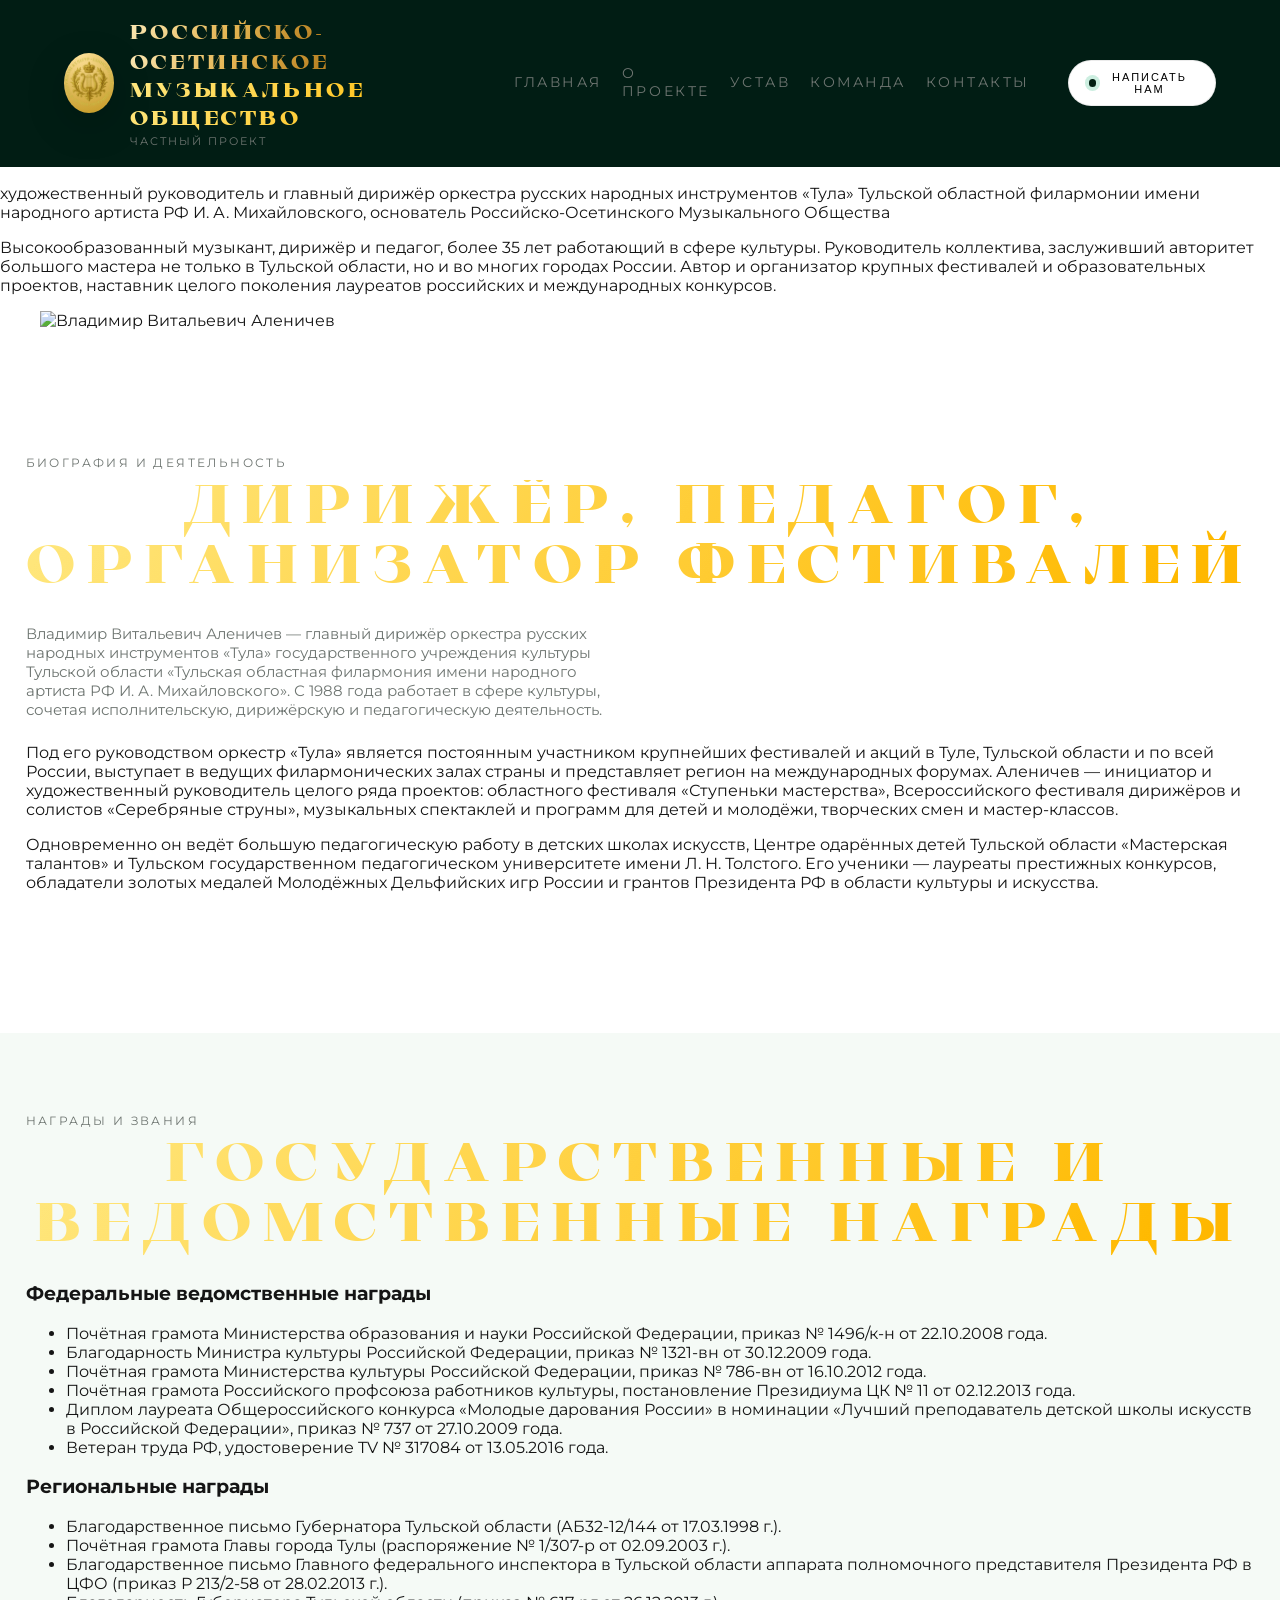
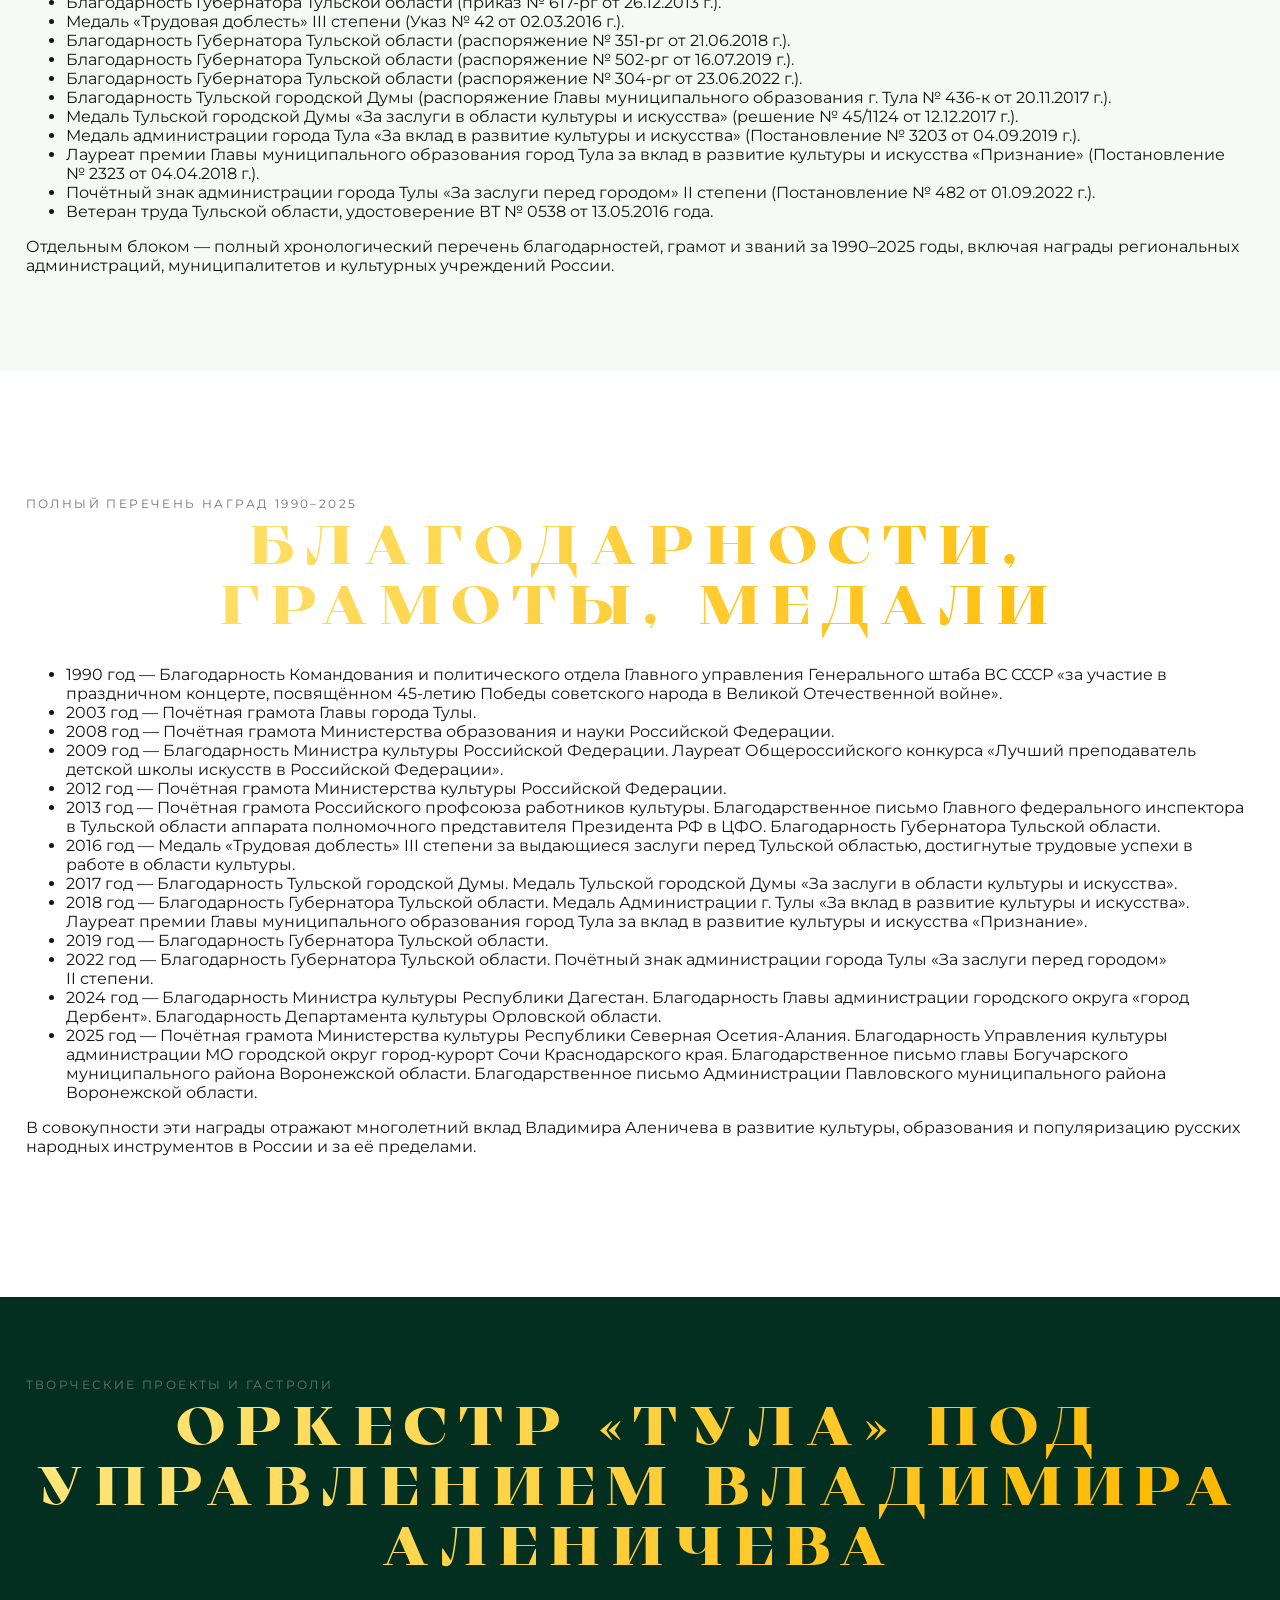
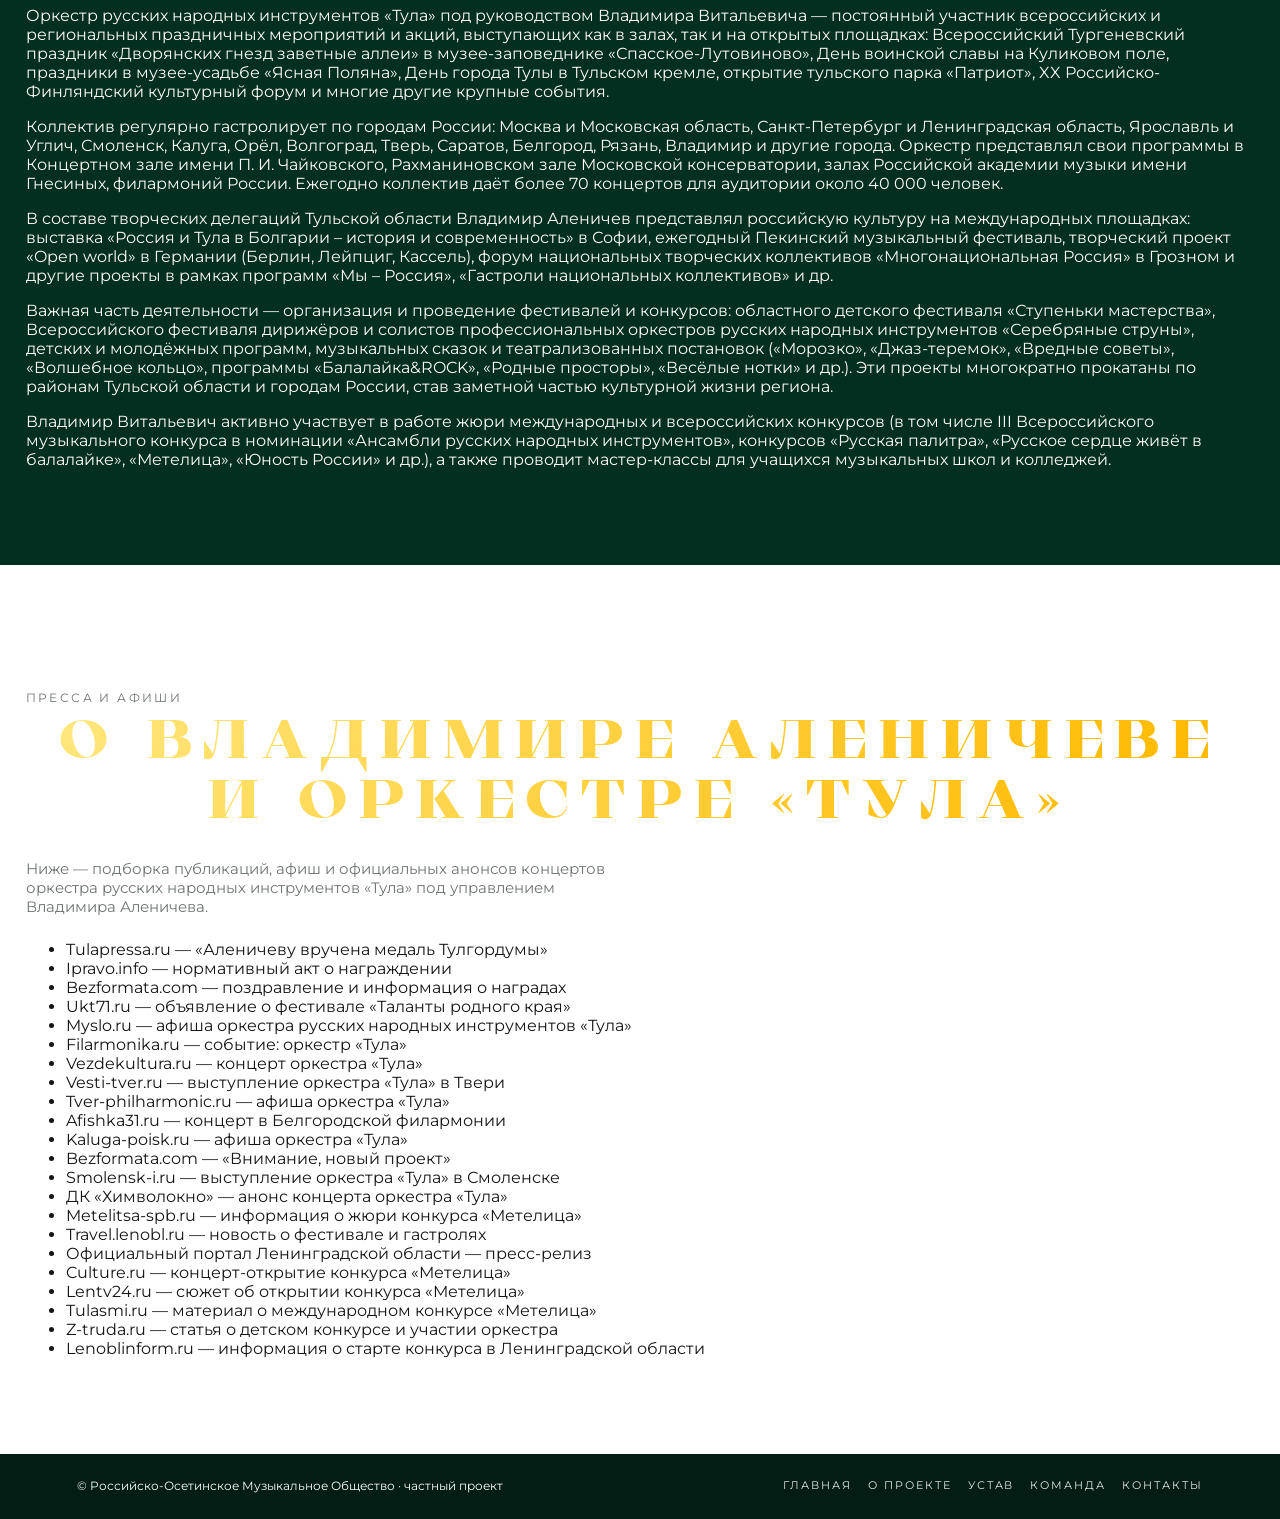
==== commit 9ce86b69: "Add files via upload" ====
--- a/1.html
+++ b/1.html
@@ -30,7 +30,7 @@
         <a href="index.html">главная</a>
         <a href="about.html">о проекте</a>
         <a href="ustav.html">устав</a>
-        <a href="index.html#team">команда</a>
+        <a href="team.html">команда</a>
         <a href="index.html#contacts">контакты</a>
       </nav>
 
@@ -286,7 +286,7 @@
         <a href="index.html">главная</a>
         <a href="about.html">о проекте</a>
         <a href="ustav.html">устав</a>
-        <a href="index.html#team">команда</a>
+        <a href="team.html">команда</a>
         <a href="index.html#contacts">контакты</a>
       </div>
     </div>
--- a/css/style.css
+++ b/css/style.css
@@ -1,63 +1,71 @@
-:root {
+@font-face {
+  font-family: "Marh";
+  src: url("../fonts/macherie.ttf");
+  font-weight: 900;
+  font-style: normal;
+  font-display: swap;
+}
+
+/* === 2. Базовые шрифты для сайта =============================== */
+/* Всё, кроме заголовков — Marh */
+* {
+}
+  :root {
     --bg-page: #ffffff;
-    --bg-soft: #f4f6fb;
-  
-    /* синяя гамма вместо зелёной */
-    --green-main: #0a3a74;   /* основной синий */
-    --green-dark: #041934;   /* тёмно-синий */
-    --green-light: #d3e3ff;  /* светло-синий / подсветка */
-  
+    --bg-soft: #f4faf7;
+
+    --green-main: #032013;
+    --green-dark: #011d14;
+    --green-light: #cceee0;
+
     --gold-light: #fbe8b4;
     --gold-mid: #e4b552;
     --gold-dark: #b27a1b;
-  
+
     --text-main: #151515;
-    --text-muted: #fcfffe;
-  
+    --text-muted: #6e7571;
+
     --border-soft: rgba(0, 0, 0, 0.06);
     --radius-lg: 24px;
     --radius-md: 18px;
     --shadow-soft: 0 24px 80px rgba(0, 0, 0, 0.08);
     --transition-fast: 200ms ease-out;
   }
-  
-  /* RESET */
-  
+
   * {
     box-sizing: border-box;
   }
-  
-  html,
-  body {
+
+  html, body {
     margin: 0;
     padding: 0;
     font-family: "Montserrat", system-ui, -apple-system, BlinkMacSystemFont, "Segoe UI", sans-serif;
     background: var(--bg-page);
     color: var(--text-main);
   }
-  
+
   img {
     max-width: 100%;
     display: block;
   }
-  
+
   a {
     color: inherit;
     text-decoration: none;
   }
-  
-  /* HEADER (общий) */
-  
+
+  /* HEADER */
+
   .site-header {
     position: fixed;
     inset-inline: 0;
     top: 0;
     z-index: 20;
-    background:linear-gradient(rgb(5, 5, 35), rgb(4, 110, 247));
+    background:var(--green-dark);
     backdrop-filter: blur(18px);
     border-bottom: 1px solid rgba(0, 0, 0, 0.04);
   }
-  
+
   .site-header-inner {
     display: flex;
     align-items: center;
@@ -65,13 +73,13 @@
     padding: 18px 5vw;
     gap: 3vw;
   }
-  
+
   .brand {
     display: flex;
     align-items: center;
     gap: 16px;
   }
-  
+
   .brand-logo {
     width: 60px;
     height: 60px;
@@ -83,60 +91,66 @@
     overflow: hidden;
     box-shadow: 0 12px 40px rgba(0, 0, 0, 0.18);
   }
-  
+
   .brand-logo img {
     width: 100%;
     height: 100%;
     object-fit: cover;
   }
-  
+
   .brand-title {
     font-size: clamp(15px, 1.2vw + 11px, 20px);
-    font-weight: 800;
+    font-weight: 700;
     letter-spacing: 0.18em;
     text-transform: uppercase;
     line-height: 1.4;
   }
-  
+
   .brand-title span {
     display: inline-block;
   }
-  
-  /* белое + синее + золотой градиент */
-  .brand-title .brand-ru {
-    color: #ffffff;
-  }
-  .brand-title .brand-os {
-    color: var(--green-main);
-  }
+
+  .brand-title .brand-ru {  font-family: "Marh";
+    font-family: "Marh";
+
+    background: linear-gradient(120deg, var(--gold-light), var(--gold-mid), var(--gold-dark));
+    -webkit-background-clip: text;
+    color: transparent;  }
+
+  .brand-title .brand-os {  font-family: "Marh";
+
+    background: linear-gradient(120deg, var(--gold-light), var(--gold-mid), var(--gold-dark));
+    -webkit-background-clip: text;
+    color: transparent;  }
+
   .brand-title .brand-mo {
     background: linear-gradient(120deg, var(--gold-light), var(--gold-mid), var(--gold-dark));
     -webkit-background-clip: text;
     color: transparent;
   }
-  
+
   .brand-sub {
     font-size: 11px;
     letter-spacing: 0.18em;
     text-transform: uppercase;
     color: var(--text-muted);
   }
-  
+
   .header-links {
     display: flex;
     gap: 20px;
     align-items: center;
-    font-size: 11px;
+    font-size: 14px;
     letter-spacing: 0.18em;
     text-transform: uppercase;
     color: var(--text-muted);
   }
-  
+
   .header-links a {
     position: relative;
     padding-bottom: 2px;
   }
-  
+
   .header-links a::after {
     content: "";
     position: absolute;
@@ -147,15 +161,15 @@
     background: var(--green-main);
     transition: width var(--transition-fast);
   }
-  
+
   .header-links a:hover {
     color: var(--green-dark);
   }
-  
+
   .header-links a:hover::after {
     width: 100%;
   }
-  
+
   .header-cta {
     border-radius: 999px;
     padding: 10px 20px;
@@ -174,7 +188,7 @@
       transform 120ms ease-out,
       box-shadow 120ms ease-out;
   }
-  
+
   .header-cta-dot {
     width: 8px;
     height: 8px;
@@ -182,13 +196,13 @@
     background: var(--green-main);
     box-shadow: 0 0 0 4px var(--green-light);
   }
-  
+
   .header-cta:hover {
     border-color: rgba(0, 0, 0, 0.16);
     box-shadow: 0 18px 40px rgba(0, 0, 0, 0.12);
     transform: translateY(-1px);
   }
-  
+
   .header-burger {
     display: none;
     width: 38px;
@@ -199,14 +213,13 @@
     align-items: center;
     justify-content: center;
   }
-  
+
   .header-burger span {
     width: 18px;
     height: 1px;
-    background: #222;
     position: relative;
   }
-  
+
   .header-burger span::before,
   .header-burger span::after {
     content: "";
@@ -216,14 +229,10 @@
     height: 1px;
     background: inherit;
   }
-  
-  .header-burger span::before {
-    top: -5px;
-  }
-  .header-burger span::after {
-    top: 5px;
-  }
-  
+
+  .header-burger span::before { top: -5px; }
+  .header-burger span::after { top: 5px; }
+
   @media (max-width: 768px) {
     .header-links {
       position: fixed;
@@ -242,32 +251,45 @@
       transform: translateY(-6px);
       transition: opacity 160ms ease-out, transform 160ms ease-out;
     }
-  
+
     .header-links--open {
       opacity: 1;
       pointer-events: auto;
       transform: translateY(0);
     }
-  
+
     .header-cta {
       display: none;
     }
-  
+
     .header-burger {
       display: inline-flex;
     }
   }
-  
-  /* БАЗОВАЯ СЕТКА СЕКЦИЙ */
-  
+
+  /* GLOBAL LAYOUT */
+
   main {
     padding-top: 96px;
   }
-  
+
   .section {
-    padding: 80px 6vw;
-  }
-  
+    padding: 80px 2vw;margin-top: 5vh;
+  }
+
+  @media (max-width: 768px) {
+    main {
+      padding-top: 80px;
+    }
+    .section {
+      padding: 48px 5vw;
+    }
+    body {
+      max-width: 100vw;
+      overflow-x: hidden;
+    }
+  }
+
   .section-subtitle {
     font-size: 12px;
     letter-spacing: 0.2em;
@@ -275,41 +297,76 @@
     color: var(--text-muted);
     margin-bottom: 10px;
   }
-  
+
   .section-title {
-    font-size: clamp(28px, 4vw, 40px);
+    font-size: clamp(26px, 6vh, 9vh);
     letter-spacing: 0.22em;
     text-transform: uppercase;
     margin: 0 0 24px;
     background: linear-gradient(120deg, var(--gold-light), var(--gold-mid), var(--gold-dark));
     -webkit-background-clip: text;
     color: transparent;
-  }
-  
+    text-align: center;
+  }
+
   .section-lead {
-    font-size: 16px;
-    color: var(--text-main);
-    max-width: 70ch;
-    line-height: 1.8;
-  }
-  
-  @media (max-width: 768px) {
-    main {
-      padding-top: 80px;
-    }
-  
-    .section {
-      padding: 48px 5vw;
-    }
-  
-    body {
-      max-width: 100vw;
-      overflow-x: hidden;
-    }
-  }
-  
-  /* HERO ГЛАВНОЙ СТРАНИЦЫ */
-  
+    font-size: 15px;
+    color: var(--text-muted);
+    max-width: 60ch;
+  }
+
+  .btn {
+    border-radius: 999px;
+    padding: 12px 22px;
+    border: none;
+    font-size: 12px;
+    letter-spacing: 0.2em;
+    text-transform: uppercase;
+    cursor: pointer;
+    display: inline-flex;
+    align-items: center;
+    gap: 10px;
+    transition:
+      background var(--transition-fast),
+      color var(--transition-fast),
+      box-shadow 120ms ease-out,
+      transform 120ms ease-out,
+      border-color 120ms ease-out;
+  }
+
+  .btn-primary {
+    background: var(--green-main);
+    color: #ffffff;
+    box-shadow: 0 20px 40px rgba(13, 122, 75, 0.35);
+  }
+
+  .btn-primary:hover {
+    background: var(--green-dark);
+    transform: translateY(-1px);
+    box-shadow: 0 24px 60px rgba(13, 122, 75, 0.45);
+  }
+
+  .btn-outline {
+    background: transparent;
+    color: var(--green-main);
+    border: 1px solid var(--green-main);
+  }
+
+  .btn-outline:hover {
+    background: var(--green-light);
+    border-color: var(--green-dark);
+    color: var(--green-dark);
+  }
+
+  .btn-dot {
+    width: 8px;
+    height: 8px;
+    border-radius: 999px;
+    background: #ffffff;
+  }
+
+  /* HERO */
+
   .hero {
     min-height: calc(100vh - 96px);
     padding: 80px 6vw 80px;
@@ -319,9 +376,11 @@
     gap: 4vw;
     position: relative;
     overflow: hidden;
-    background: url(../img/1.png) no-repeat center/cover;
-  }
-  
+    height: 100vh;
+    margin: 0;
+    background: url(./img/1.png) no-repeat center/cover;
+  }
+
   .hero-bg {
     position: absolute;
     inset: 0;
@@ -329,94 +388,94 @@
     display: flex;
     justify-content: flex-end;
     align-items: stretch;
-    z-index: -1;
-  }
-  
+    z-index:0;
+  }
+
   .hero-bg img {
-    width: 70%;
+    width: 100%;
     height: 100%;
     object-fit: cover;
     object-position: center;
     filter: saturate(1.15);
   }
-  
+
   .hero-bg-overlay {
     position: absolute;
     inset: 0;
-    background:
-      linear-gradient(to right, #ffffff 0 38%, rgba(255, 255, 255, 0.35) 40%, rgba(255, 255, 255, 0) 70%),
-      linear-gradient(to bottom, rgba(255, 255, 255, 0.65) 0, rgba(255, 255, 255, 0) 40%);
-    pointer-events: none;
-  }
-  
+
+  }
+
   .hero-left {
     max-width: none;
   }
-  
+
   .hero-kicker {
-    font-size: 13px;
+    font-size: 19px;
     letter-spacing: 0.24em;
     text-transform: uppercase;
-    color: var(--green-dark);
+    color: white;
     margin-bottom: 18px;
     font-weight: 600;
   }
-  
+
   .hero-title {
-    font-size: clamp(44px, 6.5vw, 70px);
+    font-size: clamp(44px, 4.5vw, 6vw);
     line-height: 1.02;
+    width: 58vw;
     text-transform: uppercase;
     letter-spacing: 0.18em;
     margin: 0 0 22px;
     font-weight: 800;
   }
-  
+
   .hero-title span {
     display: block;
   }
-  
+
   .hero-title .hero-ru {
-    color: var(--text-main);
-  }
+    color: white;
+  }
+
   .hero-title .hero-os {
-    color: var(--green-main);
-  }
+    color: white;
+  }
+
   .hero-title .hero-mo {
     background: linear-gradient(120deg, var(--gold-light), var(--gold-mid), var(--gold-dark));
     -webkit-background-clip: text;
     color: transparent;
   }
-  
+
   .hero-tagline {
-    font-size: 13px;
+    font-size: 19px;
     letter-spacing: 0.22em;
     text-transform: uppercase;
-    color: var(--text-muted);
+    color: white;
     margin-bottom: 22px;
     font-weight: 600;
   }
-  
+
   .hero-text {
-    font-size: 16px;
+    font-size: 19px;
     line-height: 1.8;
     max-width: 60ch;
-    color: var(--text-main);
+    color: white;
     margin-bottom: 30px;
     font-weight: 500;
   }
-  
+
   .hero-actions {
     display: flex;
     flex-wrap: wrap;
     gap: 14px;
   }
-  
+
   .hero-right {
     display: flex;
     justify-content: flex-end;
     align-items: center;
   }
-  
+
   .hero-portrait {
     width: min(440px, 80vw);
     border-radius: 30px;
@@ -428,33 +487,33 @@
     gap: 10px;
     border: 1px solid var(--border-soft);
   }
-  
+
   .hero-portrait-photo {
     border-radius: 24px;
     overflow: hidden;
   }
-  
+
   .hero-portrait-photo img {
     width: 100%;
     height: 100%;
     object-fit: cover;
     object-position: center top;
   }
-  
+
   .hero-portrait-caption {
     display: flex;
     justify-content: space-between;
     gap: 12px;
     align-items: center;
   }
-  
+
   .hero-portrait-name {
     font-size: 18px;
     font-weight: 700;
     text-transform: uppercase;
     letter-spacing: 0.18em;
   }
-  
+
   .hero-portrait-role {
     font-size: 11px;
     letter-spacing: 0.16em;
@@ -462,7 +521,7 @@
     color: var(--text-muted);
     margin-top: 4px;
   }
-  
+
   .hero-portrait-tag {
     font-size: 11px;
     letter-spacing: 0.18em;
@@ -473,7 +532,7 @@
     color: #ffffff;
     white-space: nowrap;
   }
-  
+
   @media (max-width: 960px) {
     .hero {
       grid-template-columns: minmax(0, 1fr);
@@ -481,81 +540,87 @@
       padding: 72px 6vw 56px;
       text-align: left;
     }
-  
+
     .hero-right {
       justify-content: flex-start;
     }
-  
+
     .hero-bg img {
       width: 100%;
-      opacity: 0.18;
-    }
-  
+    }
+
     .hero-bg-overlay {
       background:
-        linear-gradient(to bottom, #ffffff 0 40%, rgba(255, 255, 255, 0.5) 40%, rgba(255, 255, 255, 0) 80%);
-    }
-  }
-  
+    }
+  }
+
   @media (max-width: 600px) {
     .hero {
       padding-inline: 5vw;
     }
-  
+
     .hero-title {
       font-size: 32px;
       letter-spacing: 0.18em;
     }
-  
+
     .hero-tagline {
       font-size: 11px;
     }
-  
+
     .hero-text {
       font-size: 15px;
     }
   }
-  
-  /* ABOUT (страница о проекте) */
-  
+
+  /* ABOUT */
+
   .about {
-    background: #03113a;
-  }
-  
+    background: #48b08f;
+   width: 100vw;
+   margin:0 auto;
+
+  }
+
   .about-inner {
     display: grid;
-    width: 60vw;
     margin: auto;
     grid-template-columns: 1fr;
     gap: 6vw;
     align-items: flex-start;
   }
-  
+
   .about-quote {
     font-size: 18px;
     line-height: 2;
     font-style: italic;
-    color: wheat;
-    width: 45vw;
-    margin-left: 23vw;
-    margin-bottom: 18px;
+    color: rgb(255, 255, 255);
+   margin-bottom: 24px;
     font-weight: 500;
   }
-  
+
   .about-signature {
     font-size: 36px;
     text-align: right;
-    color: var(--green-light);
+    color: gainsboro;
     font-weight: 600;
   }
-  
+
   .about-signature span {
     display: block;
     font-size: 18px;
     color: var(--text-muted);
+    font-style: normal;
     margin-top: 4px;
   }
-  
+
+  .about-note {
+    font-size: 14px;
+    color: var(--text-muted);
+    max-width: 40ch;
+    line-height: 1.8;
+  }
+
   @media (max-width: 960px) {
     .about-inner {
       grid-template-columns: minmax(0, 1fr);
@@ -563,56 +628,57 @@
       width: 100vw;
       padding-inline: 5vw;
     }
-  
+
     .about-quote {
       width: 90vw;
       margin-left: 5vw;
     }
   }
-  
-  /* TEAM — два вертикальных блока (главная) */
-  
+
+  /* TEAM — два вертикальных полноэкранных блока по 90vh */
+
   .team {
     padding: 0;
     background: #fbfdfd;
     color: #ffffff;
   }
-  
+
   .team-inner {
     display: flex;
     flex-direction: column;
   }
-  
+
   .person-block {
     min-height: 90vh;
     display: flex;
     align-items: stretch;
-    width: 80vw;
-    margin: 2vh auto;
-  }
-  
+    width: 100vw;
+    margin: 0vh auto;
+    background-color: #0d7a4b00;
+  }
+
   .person-block--alenichev {
-    background: #030f32;
-  }
-  
+    background: var(--green-dark);
+  }
+
   .person-block--khodov {
-    background: #052049;
-  }
-  
+    background:var(--green-dark);
+  }
+
   .person-photo {
     flex: 1 1 50%;
     position: relative;
     height: 98vh;
     overflow: hidden;
   }
-  
+
   .person-photo img {
     width: 100%;
     height: 100%;
     object-fit: cover;
     object-position: center top;
   }
-  
+
   .person-content {
     flex: 1 1 50%;
     padding: 64px 7vw;
@@ -620,31 +686,31 @@
     flex-direction: column;
     justify-content: center;
   }
-  
+
   .person-block--khodov {
     flex-direction: row-reverse;
   }
-  
+
   .person-kicker {
     font-size: 12px;
     letter-spacing: 0.22em;
     text-transform: uppercase;
-    color: #d9e6ff;
+    color: #cfeee0;
     margin-bottom: 14px;
     font-weight: 600;
   }
-  
+
   .person-name {
     font-size: clamp(32px, 4.5vw, 44px);
-    letter-spacing: 0.2em;
+    letter-spacing: 0.20em;
     text-transform: uppercase;
     margin-bottom: 10px;
     font-weight: 800;
-    background: linear-gradient(120deg, var(--gold-light), var(--gold-mid), var(--gold-dark));
+    background: linear-gradient(120deg, #fbe8b4, #e4b552, #b27a1b);
     -webkit-background-clip: text;
     color: transparent;
   }
-  
+
   .person-role {
     font-size: 16px;
     letter-spacing: 0.12em;
@@ -653,7 +719,7 @@
     font-weight: 600;
     color: rgba(255, 255, 255, 0.9);
   }
-  
+
   .person-text {
     font-size: 14px;
     line-height: 1.9;
@@ -661,13 +727,13 @@
     color: rgba(255, 255, 255, 0.88);
     margin-bottom: 30px;
   }
-  
+
   .person-actions {
     display: flex;
     flex-wrap: wrap;
     gap: 14px;
   }
-  
+
   .person-btn {
     border-radius: 999px;
     padding: 10px 20px;
@@ -687,14 +753,14 @@
       transform 140ms ease-out,
       box-shadow 140ms ease-out;
   }
-  
+
   .person-btn span {
     width: 18px;
     height: 1px;
     background: #ffffff;
     position: relative;
   }
-  
+
   .person-btn span::after {
     content: "";
     position: absolute;
@@ -706,13 +772,13 @@
     border-bottom: 1px solid #ffffff;
     transform: rotate(-45deg);
   }
-  
+
   .person-btn:hover {
     background: rgba(0, 0, 0, 0.7);
     transform: translateY(-1px);
     box-shadow: 0 16px 40px rgba(0, 0, 0, 0.8);
   }
-  
+
   @media (max-width: 960px) {
     .person-block,
     .person-block--khodov {
@@ -721,36 +787,135 @@
       margin: 0;
       min-height: auto;
     }
-  
+
     .person-photo {
       flex: 0 0 45vh;
       height: 45vh;
     }
-  
+
     .person-content {
       flex: 0 0 auto;
       padding: 40px 7vw 56px;
     }
-  
+
     .person-name {
       font-size: 26px;
     }
-  
+
     .person-role {
       font-size: 14px;
     }
-  
+
     .person-text {
       font-size: 13px;
     }
   }
+/* ABOUT SPLIT: текст слева 50%, фото справа 50% на всю ширину */
+
+.about-split {
+  display: grid;
+  grid-template-columns:1fr 1fr;
+  height: 120vh;
+  overflow: hidden;
+  background: #033828;              /* тёмно-зелёный фон как на скрине */
+  color: #ffffff;
+  margin:-4vh 0 0;
+}
+
+/* левая колонка с текстом */
+.about-split-text {
+  padding: 72px 6vw;
+  display: flex;
+  flex-direction: column;
+  justify-content: center;
   
-  /* CONTACTS — стекло, синяя гамма */
-  
+}
+
+.about-split-kicker {
+  font-size: 12px;
+  letter-spacing: 0.22em;
+  text-transform: uppercase;
+  color: #cfeee0;
+  margin-bottom: 16px;
+  font-weight: 600;
+}
+
+.about-split-title {
+  font-size: clamp(28px, 3.4vw, 40px);
+  letter-spacing: 0.22em;
+  text-transform: uppercase;
+  margin: 0 0 24px;font-family: "Marh";
+  background: linear-gradient(120deg, #fbe8b4, #e4b552, #b27a1b);
+  -webkit-background-clip: text;
+  color: transparent;
+}
+
+.about-split-text p {
+  font-size: 15px;
+  line-height: 1.9;
+  color: rgba(255, 255, 255, 0.9);
+  margin: 0 0 14px;
+}
+
+.about-split-sign {
+  margin-top: 26px;
+  font-size: 14px;
+  color: rgba(255, 255, 255, 0.9);
+}
+
+.about-split-sign strong {
+  font-size: 16px;
+  font-weight: 700;
+}
+
+/* правая колонка: фото */
+.about-split-photo {
+  position: relative;
+  overflow: hidden;
+}
+
+.about-split-photo img {
+  width: 100%;
+  height: 100%;
+  object-fit: cover;
+  object-position: center;
+}
+
+/* Адаптив */
+
+@media (max-width: 960px) {
+  .about-split {
+    grid-template-columns: minmax(0, 1fr); /* 100% ширины */
+    min-height: auto;
+  }
+
+  .about-split-text {
+    padding: 56px 6vw 40px;
+    max-width: none;
+  }
+
+  .about-split-photo {
+    height: 50vh; /* чтобы картинка не была слишком маленькой */
+  }
+}
+
+@media (max-width: 600px) {
+  .about-split-text {
+    padding: 48px 5vw 32px;
+  }
+
+  .about-split-title {
+    font-size: 24px;
+    letter-spacing: 0.18em;
+  }
+}
+
+  /* CONTACTS — GLASS */
+
   .contacts {
-    background: radial-gradient(circle at top, #e0ecff 0, #f4f6fb 30%, #ffffff 80%);
-  }
-  
+    background: radial-gradient(circle at top, #e0f5eb 0, #f4faf7 30%, #ffffff 80%);
+  }
+
   .contacts-inner {
     max-width: none;
     display: grid;
@@ -758,17 +923,17 @@
     gap: 4vw;
     margin-top: 28px;
   }
-  
+
   .contacts-panel {
     border-radius: var(--radius-lg);
     background: rgba(255, 255, 255, 0.16);
     border: 1px solid rgba(255, 255, 255, 0.6);
     padding: 22px 22px 24px;
-    box-shadow: 0 24px 80px rgba(6, 30, 61, 0.25);
+    box-shadow: 0 24px 80px rgba(5, 73, 48, 0.25);
     backdrop-filter: blur(20px);
     -webkit-backdrop-filter: blur(20px);
   }
-  
+
   .field-group {
     display: flex;
     flex-direction: column;
@@ -776,7 +941,7 @@
     margin-bottom: 14px;
     font-size: 14px;
   }
-  
+
   .field-label {
     font-size: 12px;
     letter-spacing: 0.2em;
@@ -784,7 +949,7 @@
     color: var(--text-muted);
     font-weight: 600;
   }
-  
+
   .field-input,
   .field-textarea {
     border-radius: 14px;
@@ -794,12 +959,12 @@
     resize: vertical;
     background: rgba(255, 255, 255, 0.85);
   }
-  
+
   .field-input::placeholder,
   .field-textarea::placeholder {
     color: #a6b3aa;
   }
-  
+
   .contacts-info {
     font-size: 14px;
     color: var(--text-muted);
@@ -808,200 +973,27 @@
     gap: 12px;
     line-height: 1.8;
   }
-  
+
   .contacts-info strong {
     color: var(--text-main);
   }
-  
+
   @media (max-width: 960px) {
     .contacts-inner {
       grid-template-columns: minmax(0, 1fr);
       gap: 24px;
     }
   }
-  
-  /* ПОДРОБНАЯ СТРАНИЦА (Аленичев) */
-  
-  .person-hero {
-    min-height: 80vh;
-    padding: 90px 6vw 80px;
-    background:
-      radial-gradient(circle at 0 0, #dfe7ff 0, #ffffff 40%),
-      radial-gradient(circle at 100% 0, #062649 0, #020f26 55%);
-    color: #ffffff;
-    display: grid;
-    grid-template-columns: minmax(0, 3.2fr) minmax(0, 2.8fr);
-    gap: 5vw;
-    align-items: center;
-  }
-  
-  .person-hero-left {
-    max-width: 720px;
-  }
-  
-  .person-hero-kicker {
-    font-size: 12px;
-    letter-spacing: 0.24em;
-    text-transform: uppercase;
-    margin-bottom: 16px;
-    color: #d3e3ff;
-  }
-  
-  .person-hero-name {
-    font-size: clamp(34px, 4.8vw, 52px);
-    letter-spacing: 0.22em;
-    text-transform: uppercase;
-    margin: 0 0 18px;
-    font-weight: 800;
-    background: linear-gradient(120deg, var(--gold-light), var(--gold-mid), var(--gold-dark));
-    -webkit-background-clip: text;
-    color: transparent;
-  }
-  
-  .person-hero-role {
-    font-size: 15px;
-    letter-spacing: 0.16em;
-    text-transform: uppercase;
-    margin-bottom: 26px;
-    color: rgba(255, 255, 255, 0.9);
-    font-weight: 600;
-  }
-  
-  .person-hero-text {
-    font-size: 16px;
-    line-height: 1.9;
-    color: rgba(255, 255, 255, 0.9);
-    max-width: 70ch;
-  }
-  
-  .person-hero-right {
-    display: flex;
-    justify-content: flex-end;
-  }
-  
-  .person-hero-photo {
-    width: min(420px, 80vw);
-    border-radius: 30px;
-    overflow: hidden;
-    box-shadow: 0 40px 120px rgba(0, 0, 0, 0.6);
-    border: 1px solid rgba(255, 255, 255, 0.2);
-    background: #000;
-  }
-  
-  .person-hero-photo img {
-    width: 100%;
-    height: 100%;
-    object-fit: cover;
-    object-position: center top;
-  }
-  
-  @media (max-width: 960px) {
-    .person-hero {
-      grid-template-columns: minmax(0, 1fr);
-      padding-top: 84px;
-      gap: 40px;
-    }
-  
-    .person-hero-right {
-      justify-content: flex-start;
-    }
-  }
-  
-  @media (max-width: 600px) {
-    .person-hero {
-      padding-inline: 5vw;
-    }
-  }
-  
-  /* КОНТЕНТНЫЕ БЛОКИ ПОДРОБНОЙ */
-  
-  .content-layout {
-    max-width: 1120px;
-    margin: 0 auto;
-  }
-  
-  .two-cols {
-    display: grid;
-    grid-template-columns: minmax(0, 1.4fr) minmax(0, 1fr);
-    gap: 4vw;
-    align-items: flex-start;
-  }
-  
-  @media (max-width: 900px) {
-    .two-cols {
-      grid-template-columns: minmax(0, 1fr);
-    }
-  }
-  
-  .big-list {
-    font-size: 15px;
-    line-height: 1.9;
-    padding-left: 1.2em;
-  }
-  
-  .big-list li + li {
-    margin-top: 4px;
-  }
-  
-  .year-label {
-    font-weight: 700;
-    color: var(--green-dark);
-    white-space: nowrap;
-  }
-  
-  .subheading {
-    font-size: 13px;
-    letter-spacing: 0.18em;
-    text-transform: uppercase;
-    color: var(--text-muted);
-    margin: 32px 0 10px;
-  }
-  
-  .text-block {
-    font-size: 15px;
-    line-height: 1.9;
-    color: var(--text-main);
-  }
-  
-  .press-list {
-    list-style: none;
-    padding: 0;
-    margin: 0;
-    font-size: 14px;
-    line-height: 1.8;
-  }
-  
-  .press-list li + li {
-    margin-top: 6px;
-  }
-  
-  .press-list a {
-    color: var(--green-main);
-    text-decoration: underline;
-    text-decoration-thickness: 1px;
-    text-underline-offset: 3px;
-  }
-  
-  .press-list a:hover {
-    color: var(--green-dark);
-  }
-  
-  .tagline-note {
-    font-size: 13px;
-    color: var(--text-muted);
-    margin-top: 8px;
-  }
-  
+
   /* FOOTER */
-  
+
   .site-footer {
     background: var(--green-dark);
     color: #ffffff;
     padding: 24px 6vw 26px;
     font-size: 12px;
-    margin-top: 40px;
-  }
-  
+  }
+
   .site-footer-inner {
     display: flex;
     justify-content: space-between;
@@ -1009,7 +1001,7 @@
     gap: 20px;
     flex-wrap: wrap;
   }
-  
+
   .footer-links {
     display: flex;
     gap: 16px;
@@ -1018,106 +1010,242 @@
     text-transform: uppercase;
     font-size: 11px;
   }
-  
+
   .footer-links a {
     opacity: 0.9;
   }
-  
+
   .footer-links a:hover {
     opacity: 1;
   }
-  
-  /* АНИМАЦИЯ ПОЯВЛЕНИЯ */
-  
+
+  /* SIMPLE ANIMATION */
+
   .fade-up {
     opacity: 0;
     transform: translateY(28px);
     transition: opacity 420ms ease-out, transform 420ms ease-out;
   }
-  
+
   .fade-up.in-view {
     opacity: 1;
     transform: translateY(0);
   }
-  /* PROJECT – первый совместный проект */
-
-.project {
-    background: #09183f;
-    width: 80vw;
-    margin: 3vh auto;
-  }
-  
-  .project-inner {
-    display: grid;
-    grid-template-columns: minmax(0, 2.3fr) minmax(0, 3fr);
-    gap: 4vw;
-    align-items: center;
-  }
-  
-  .project-image {
-    border-radius: 28px;
-    overflow: hidden;
-    box-shadow: var(--shadow-soft);
-    border: 1px solid var(--border-soft);
-  }
-  
-  .project-image img {
-    width: 100%;
-    height: 100%;
-    object-fit: cover;
-    object-position: center;
-  }
-  
-  .project-content {
-    max-width: 64ch;
-  }
-  
-  .project-kicker {
-    font-size: 12px;
-    letter-spacing: 0.22em;
-    text-transform: uppercase;
-    color: var(--green-dark);
-    margin-bottom: 14px;
-    font-weight: 600;
-  }
-  
-  .project-title {
-    font-size: clamp(26px, 3.2vw, 34px);
-    letter-spacing: 0.20em;
-    text-transform: uppercase;
-    margin: 0 0 18px;
-    background: linear-gradient(120deg, var(--gold-light), var(--gold-mid), var(--gold-dark));
-    -webkit-background-clip: text;
-    color: transparent;
-  }
-  
-  .project-text {
-    font-size: 15px;
-    line-height: 1.9;
-    color: white;
-    margin: 0 0 14px;
-  }
-  
-  .project-btn {
-    margin-top: 8px;
-  }
-  
-  /* адаптив */
-  
-  @media (max-width: 960px) {
-    .project-inner {
-      grid-template-columns: minmax(0, 1fr);
-      gap: 28px;
-    }
-  
-    .project-image {
-      max-height: 320px;
-    }
-  }
-  
-  @media (max-width: 600px) {
-    .project {
-      padding-inline: 5vw;
-    }
-  }
-  +/* АНИМИРОВАННЫЙ ЗОЛОТОЙ ГРАДИЕНТ ДЛЯ ВСЕХ ЗАГЛАВНЫХ */
+
+@keyframes goldShine {
+  0%   { background-position: 0% 50%; }
+  100% { background-position: 100% 50%; }
+}
+
+/* общая стилизация для всех “заглавных” заголовков */
+.gold-heading {
+  background: linear-gradient(
+    120deg,
+    #fff7c7,
+    #ffd86a,
+    #ff9f2d,
+    #ffd86a,
+    #fff7c7
+  );
+  -webkit-background-clip: text;
+  color: transparent;
+  background-size: 220% auto;
+  animation: goldShine 8s linear infinite;
+}
+/* hero – слово МУЗЫКАЛЬНОЕ ОБЩЕСТВО */
+.hero-title .hero-mo,
+.section-title,
+.person-name,
+.project-title,
+.brand-title .brand-mo {
+  background: linear-gradient(120deg, var(--gold-light), var(--gold-mid), var(--gold-dark));
+  -webkit-background-clip: text;
+  color: transparent; font-family: "Marh", sans-serif;
+  filter: brightness(1.1);
+  filter: saturate(2);
+
+  -webkit-background-clip: text;
+  color: transparent;
+  background-size: 220% auto;
+  animation: goldShine 8s linear infinite;
+}
+/* USTAV — ГОРИЗОНТАЛЬНЫЕ КАРТОЧКИ 50/50, ПО ДВЕ В РЯД */
+
+.ustav-grid {
+  padding: 80px 6vw;
+  display: grid;
+  grid-template-columns: repeat(2, minmax(0, 1fr));
+  gap: 32px;
+  background: #031a12; /* общий фон секции, можно поменять */
+}
+
+.ustav-card {
+  display: flex;
+  min-height: 260px;
+  border-radius: 24px;
+  overflow: hidden;
+  box-shadow: 0 22px 60px rgba(0, 0, 0, 0.35);
+  border: 1px solid rgba(255, 255, 255, 0.04);
+}
+
+/* Левая половина — заголовок, светлый фон */
+
+.ustav-card-head {
+  flex: 1 1 50%;
+  padding: 32px 28px;
+  background: #e4f4ea;           /* светло-салатовый */
+  display: flex;
+  align-items: center;
+  justify-content: center;
+  text-align: center;
+}
+
+.ustav-card-title {
+  font-size: 18px;
+  letter-spacing: 0.22em;
+  text-transform: uppercase;
+  font-weight: 800;
+  color: #032013;
+}
+
+/* Правая половина — текст, тёмно-зелёный фон */
+
+.ustav-card-body {
+  flex: 1 1 50%;
+  padding: 28px 28px 30px;
+  background: #032f20;
+  color: #f6f7f6;
+  font-size: 14px;
+  line-height: 1.9;
+}
+
+.ustav-card-body p {
+  margin: 0 0 10px;
+}
+
+.ustav-card-body p:last-child {
+  margin-bottom: 0;
+}
+
+/* адаптив: на телефоне карточки становятся в колонку */
+
+@media (max-width: 960px) {
+  .ustav-grid {
+    padding: 56px 5vw;
+    grid-template-columns: minmax(0, 1fr);
+  }
+
+  .ustav-card {
+    flex-direction: column;
+    min-height: auto;
+  }
+
+  .ustav-card-head,
+  .ustav-card-body {
+    padding: 22px 20px 24px;
+    text-align: left;
+    align-items: flex-start;
+    justify-content: flex-start;
+  }
+
+  .ustav-card-title {
+    font-size: 16px;
+  }
+}
+/* USTAV — КАРТОЧКИ 50/50, ПО ДВЕ В РЯД */
+
+.ustav-grid {
+  padding: 80px 6vw;
+  display: grid;
+  grid-template-columns: 1fr;
+  gap: 32px;
+  background: #031a12; /* общий фон блока устава */
+}
+
+/* сама карточка */
+
+.ustav-grid .ustav-section {
+  margin: 0; /* убираем внешние отступы, управляет grid */
+}
+
+.ustav-grid .ustav-section-inner {
+  display: flex;
+  min-height: 260px;
+  border-radius: 24px;
+  overflow: hidden;
+  box-shadow: 0 22px 60px rgba(0, 0, 0, 0.35);
+  border: 1px solid rgba(255, 255, 255, 0.04);
+}
+
+/* левая половина — название раздела на светло-салатовом фоне */
+
+.ustav-grid .ustav-section-label {
+  flex: 1 1 50%;
+  padding: 32px 28px;
+  background: #e4f4ea; /* светло-салатовый */
+  display: flex;
+  align-items: center;
+  justify-content: center;
+  text-align: center;
+}
+
+.ustav-grid .ustav-section-title {
+  font-size: 18px;
+  letter-spacing: 0.22em;
+  text-transform: uppercase;
+  font-weight: 800;
+  color: #032013;
+}
+
+/* правая половина — текст на тёмно-зелёном фоне */
+
+.ustav-grid .ustav-section-text {
+  flex: 1 1 50%;
+  padding: 28px 28px 30px;
+  background: #032f20;
+  color: #f6f7f6;
+  font-size: 14px;
+  line-height: 1.9;
+}
+
+.ustav-grid .ustav-section-text p {
+  margin: 0 0 10px;
+}
+
+.ustav-grid .ustav-section-text p:last-child {
+  margin-bottom: 0;
+}
+
+/* более крупный первый абзац, если есть .ustav-lead */
+
+.ustav-grid .ustav-lead {
+  font-size: 15px;
+  font-weight: 500;
+}
+
+/* адаптив: на телефонах по одной карточке в ряд */
+
+@media (max-width: 960px) {
+  .ustav-grid {
+    padding: 56px 5vw;
+    grid-template-columns: minmax(0, 1fr);
+  }
+
+  .ustav-grid .ustav-section-inner {
+    flex-direction: column;
+    min-height: auto;
+  }
+
+  .ustav-grid .ustav-section-label,
+  .ustav-grid .ustav-section-text {
+    padding: 22px 20px 24px;
+    text-align: left;
+    align-items: flex-start;
+    justify-content: flex-start;
+  }
+
+  .ustav-grid .ustav-section-title {
+    font-size: 16px;
+  }
+}
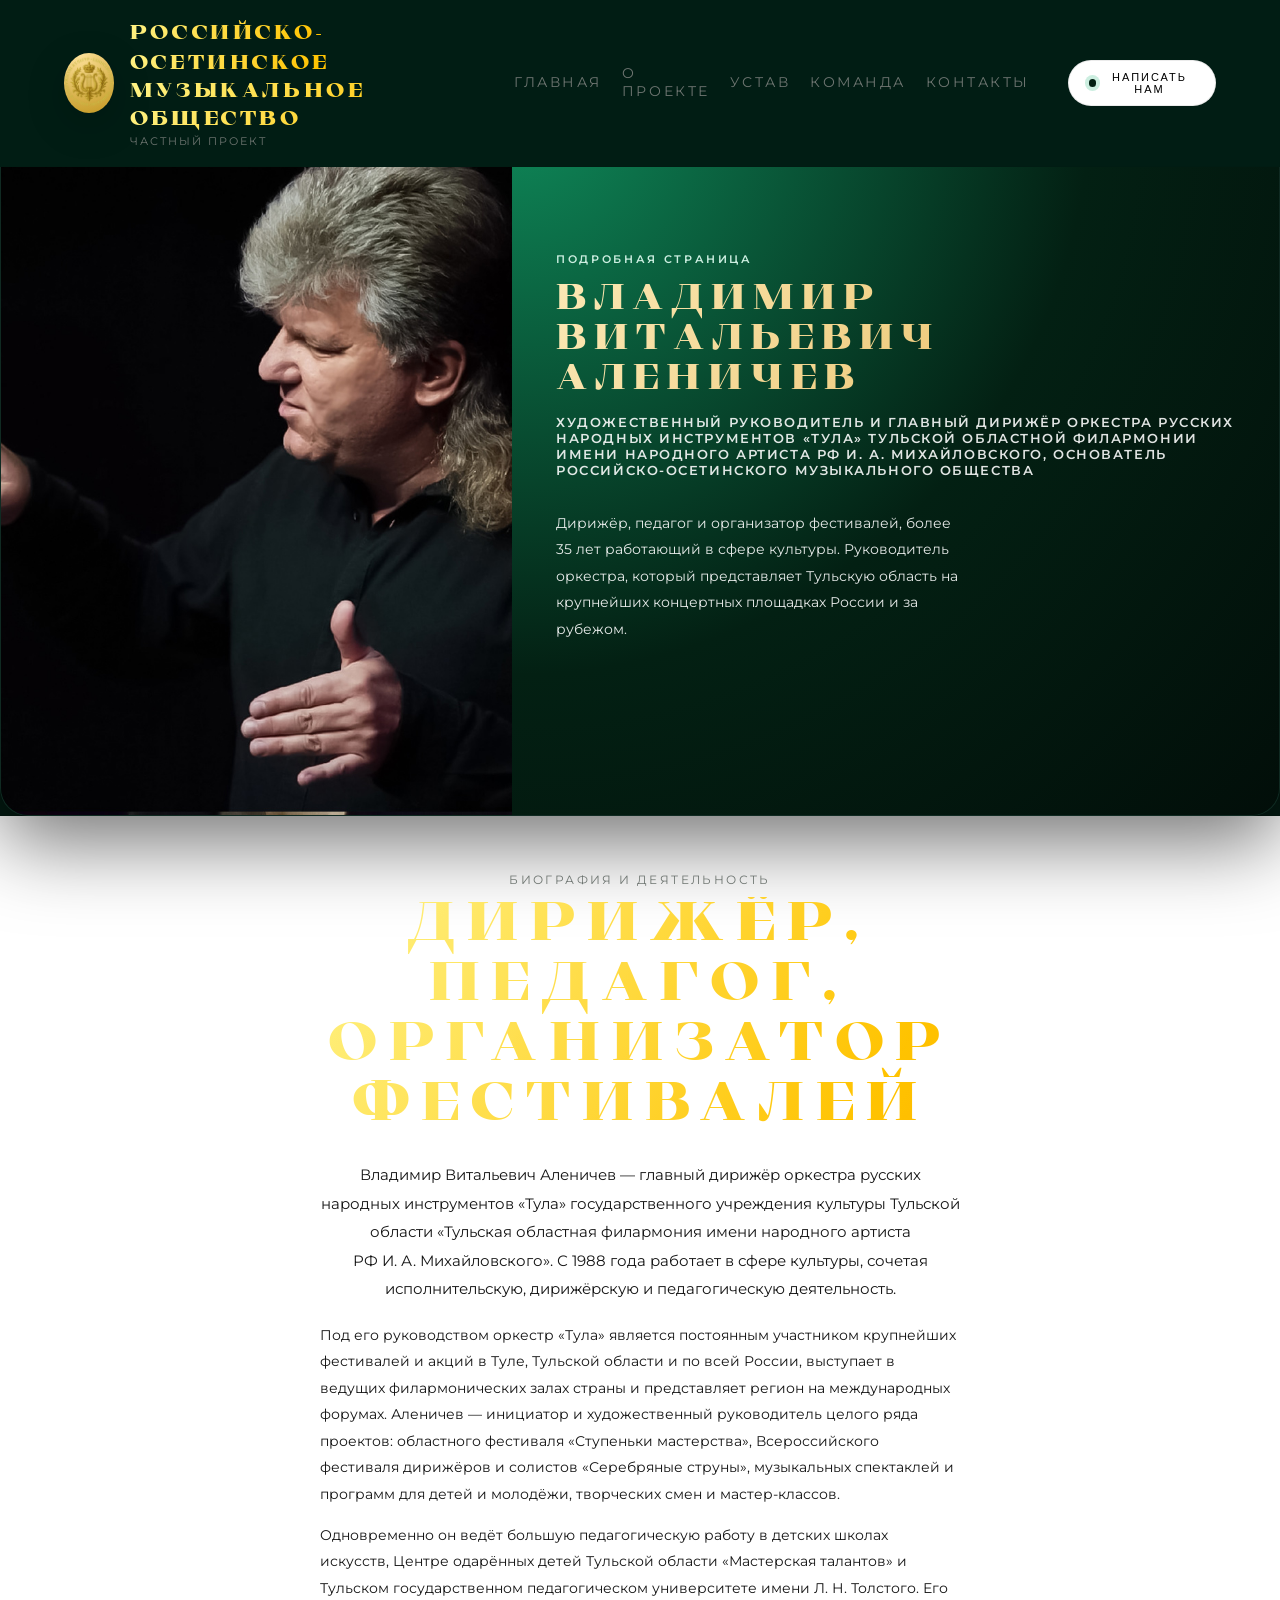
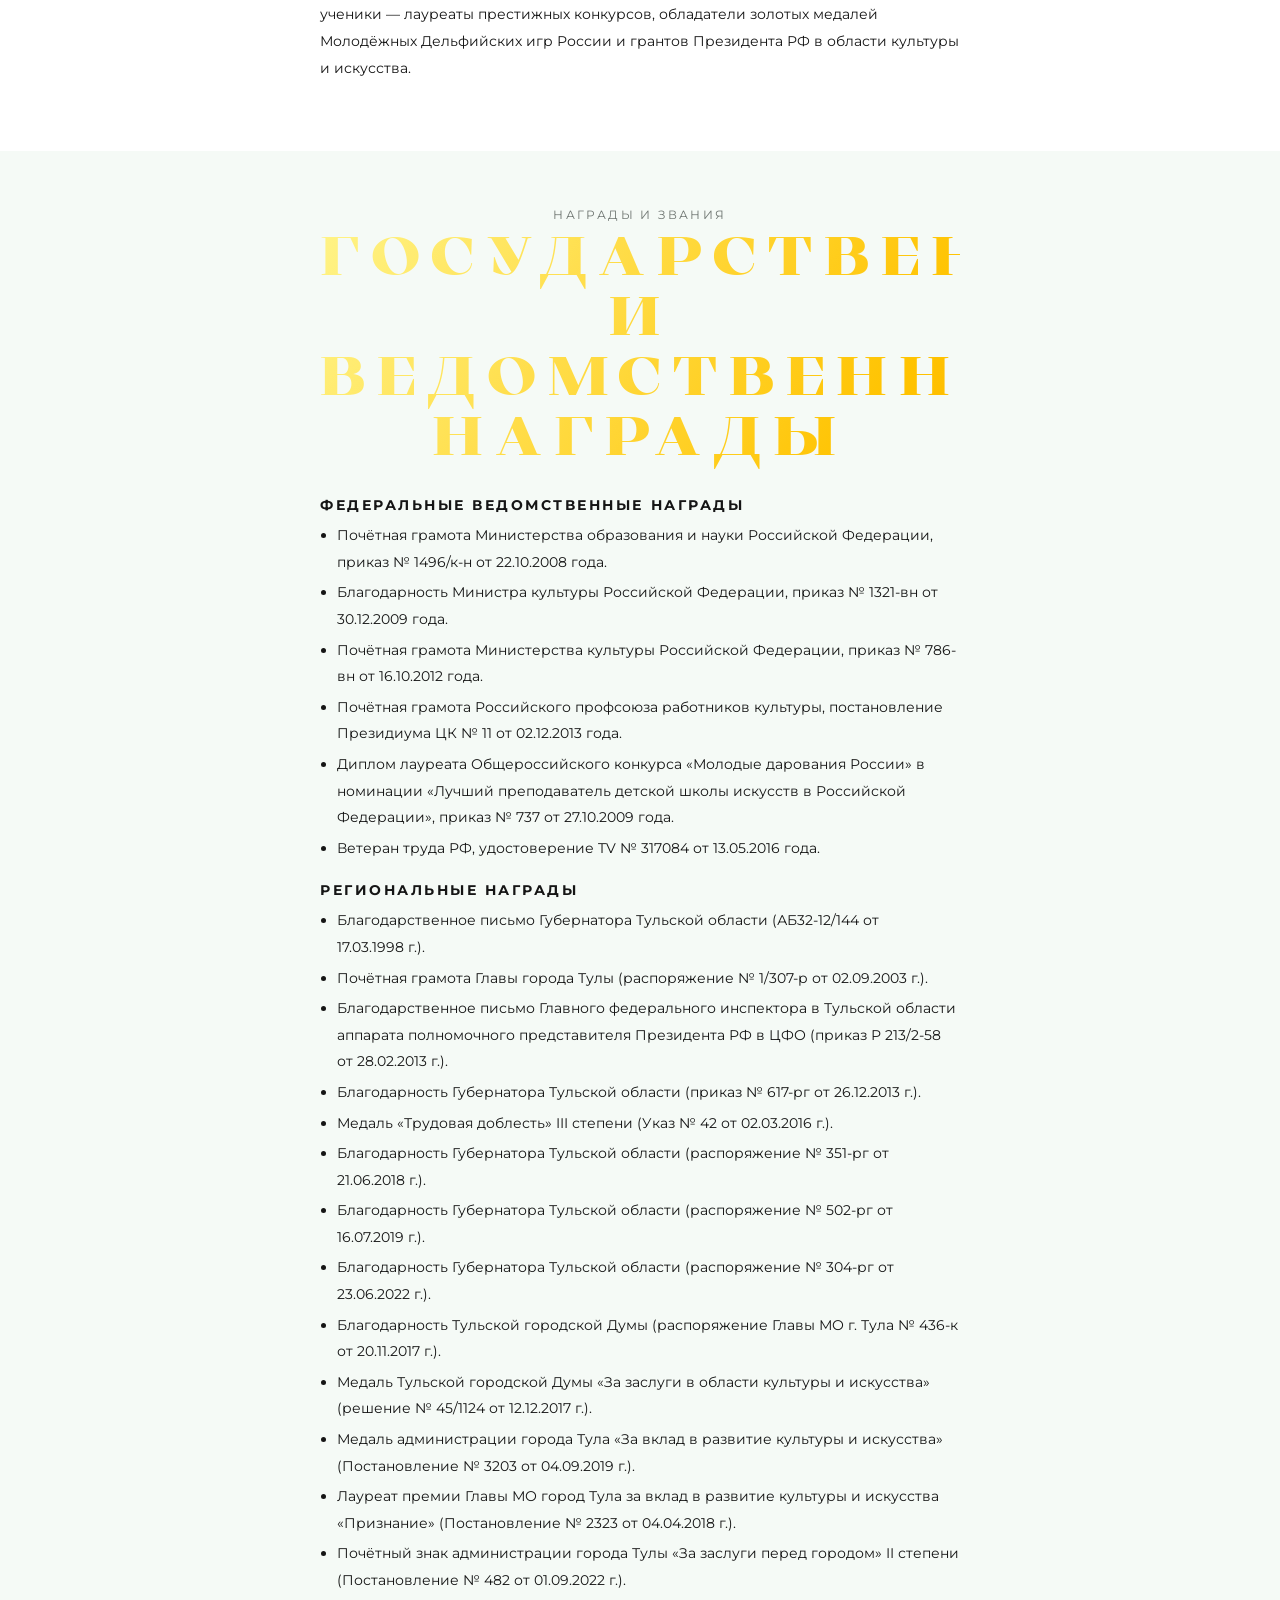
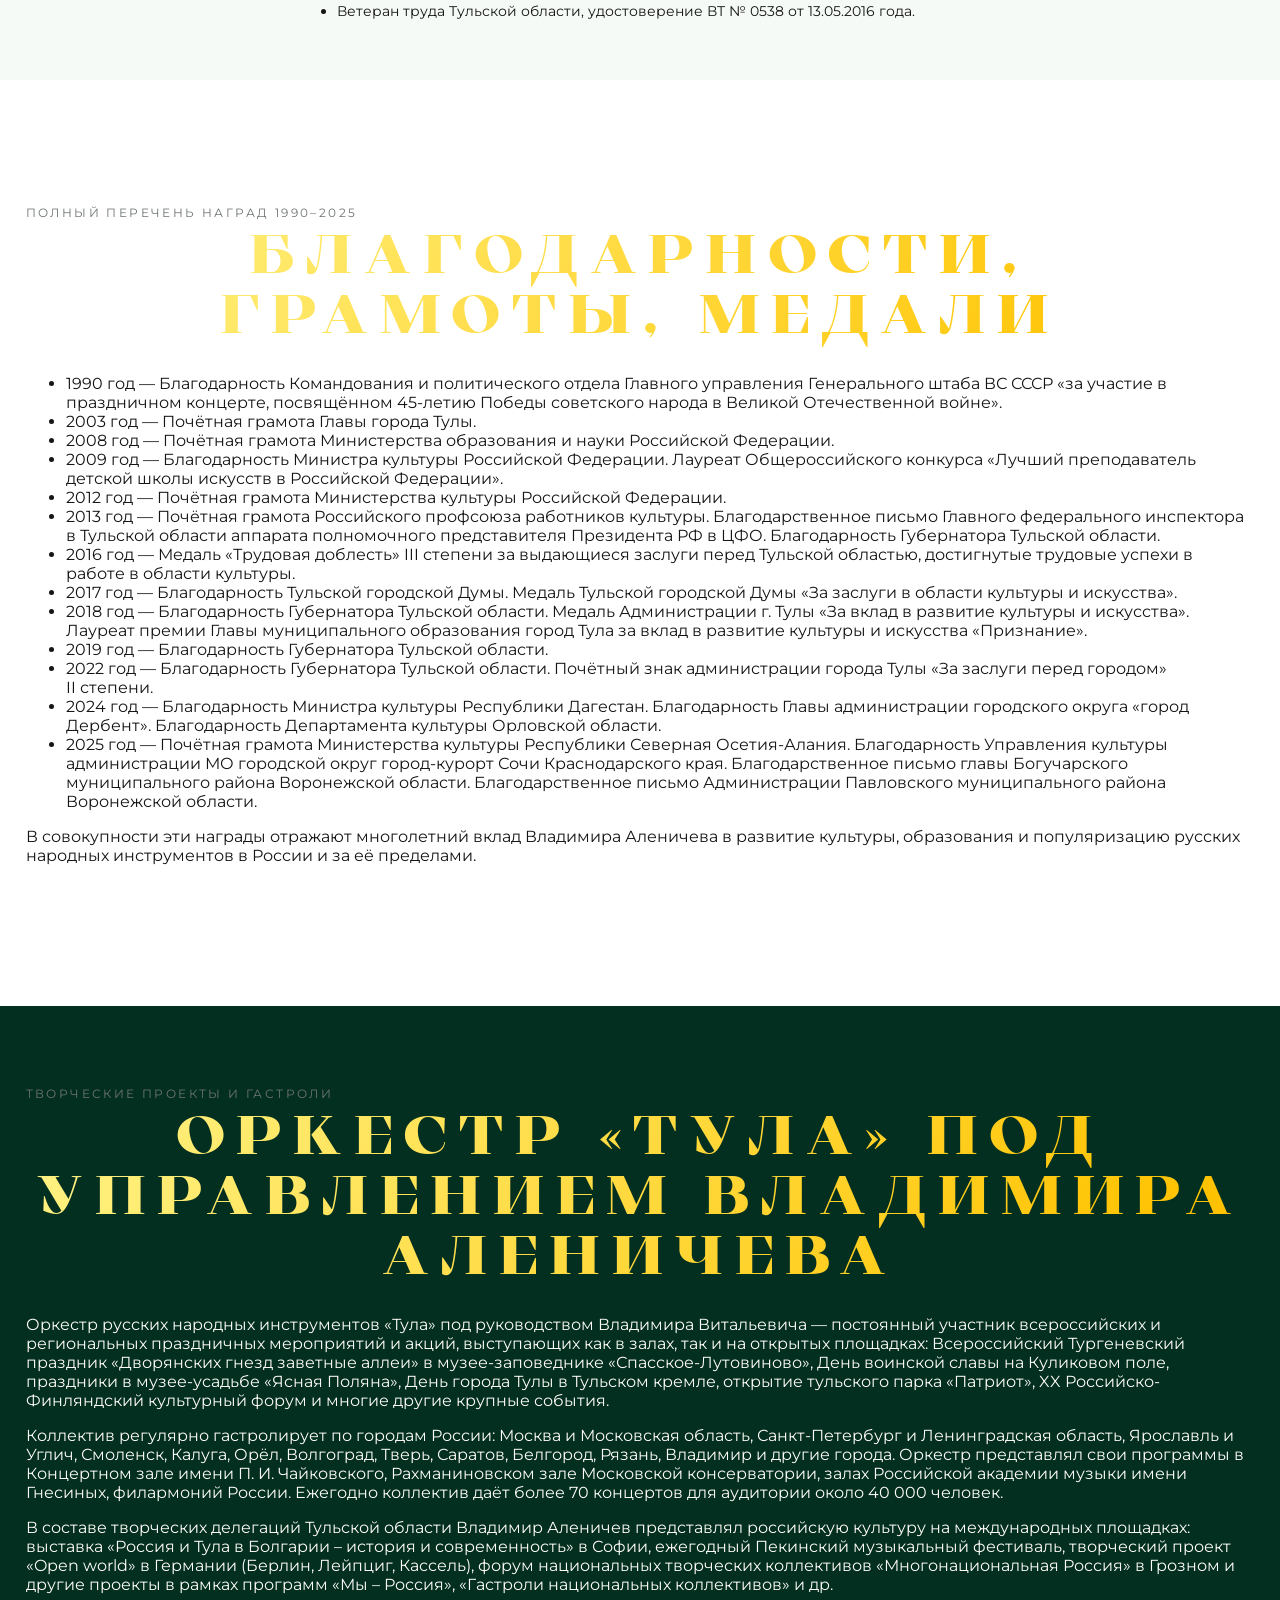
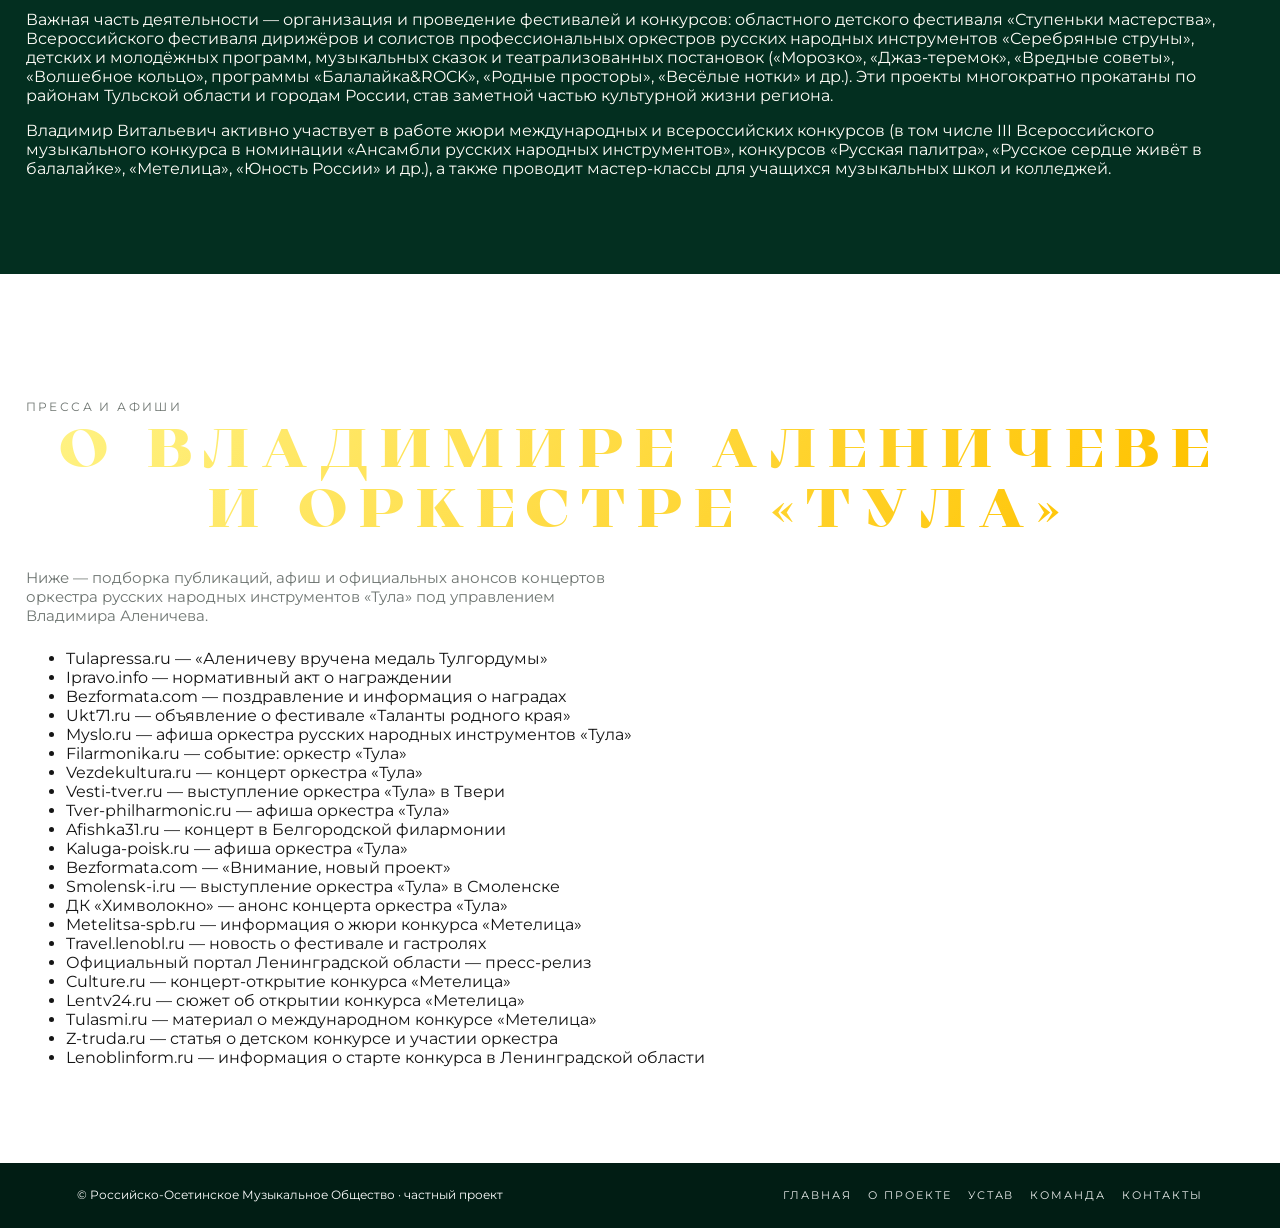
==== commit d5a45a1e: "Add files via upload" ====
--- a/1.html
+++ b/1.html
@@ -44,46 +44,44 @@
       </button>
     </div>
   </header>
-
   <main>
-    <!-- HERO -->
-    <section class="person-hero" style="./img/1.png">
-      <div class="person-hero-left fade-up">
-        <div class="person-hero-kicker">подробная страница</div>
-        <h1 class="person-hero-name">владимир витальевич аленичев</h1>
-        <div class="person-hero-role">
-          художественный руководитель и главный дирижёр оркестра русских народных инструментов
-          «Тула»&nbsp;Тульской областной филармонии имени народного артиста РФ&nbsp;И.&nbsp;А.&nbsp;Михайловского,
-          основатель Российско-Осетинского Музыкального Общества
-        </div>
-        <p class="person-hero-text">
-          Высокообразованный музыкант, дирижёр и педагог, более 35&nbsp;лет работающий в сфере культуры. Руководитель
-          коллектива, заслуживший авторитет большого мастера не только в Тульской области, но и во многих городах
-          России. Автор и организатор крупных фестивалей и образовательных проектов, наставник целого поколения
-          лауреатов российских и международных конкурсов.
-        </p>
-      </div>
-
-      <div class="person-hero-right fade-up">
+    <!-- HERO: компактная зелёная карточка -->
+    <section class="person-hero">
+      <div class="person-hero-inner fade-up">
         <figure class="person-hero-photo">
-          <img src="img/alenichev-main.jpg" alt="Владимир Витальевич Аленичев" />
+          <img src="img/98.jpg" alt="Владимир Витальевич Аленичев" />
         </figure>
-      </div>
-    </section>
-
-    <!-- КРАТКО О БИОГРАФИИ -->
-    <section class="section">
-      <div class="content-layout fade-up">
+
+        <div class="person-hero-main">
+          <div class="person-hero-kicker">подробная страница</div>
+          <h1 class="person-hero-name">владимир витальевич аленичев</h1>
+          <div class="person-hero-role">
+            художественный руководитель и главный дирижёр оркестра русских народных инструментов
+            «Тула» Тульской областной филармонии имени народного артиста РФ&nbsp;И.&nbsp;А.&nbsp;Михайловского,
+            основатель Российско-Осетинского Музыкального Общества
+          </div>
+          <p class="person-hero-text">
+            Дирижёр, педагог и организатор фестивалей, более 35&nbsp;лет работающий в сфере культуры. Руководитель
+            оркестра, который представляет Тульскую область на крупнейших концертных площадках России и за рубежом.
+          </p>
+        </div>
+      </div>
+    </section>
+
+    <!-- КРАТКО О БИОГРАФИИ (узкий блок по центру) -->
+    <section class="person-section person-section--bio">
+      <div class="person-section-inner fade-up">
         <div class="section-subtitle">биография и деятельность</div>
         <h2 class="section-title">дирижёр, педагог, организатор фестивалей</h2>
-        <div class="section-lead">
+
+        <div class="person-section-lead">
           Владимир Витальевич Аленичев — главный дирижёр оркестра русских народных инструментов «Тула»
           государственного учреждения культуры Тульской области «Тульская областная филармония имени
           народного артиста РФ&nbsp;И.&nbsp;А.&nbsp;Михайловского». С 1988&nbsp;года работает в сфере культуры, сочетая
           исполнительскую, дирижёрскую и педагогическую деятельность.
         </div>
 
-        <p class="text-block" style="margin-top:24px;">
+        <p class="person-section-text">
           Под его руководством оркестр «Тула» является постоянным участником крупнейших фестивалей и акций в Туле,
           Тульской области и по всей России, выступает в ведущих филармонических залах страны и представляет регион на
           международных форумах. Аленичев — инициатор и художественный руководитель целого ряда проектов:
@@ -91,7 +89,7 @@
           струны», музыкальных спектаклей и программ для детей и молодёжи, творческих смен и мастер-классов.
         </p>
 
-        <p class="text-block">
+        <p class="person-section-text">
           Одновременно он ведёт большую педагогическую работу в детских школах искусств, Центре одарённых детей
           Тульской области «Мастерская талантов» и Тульском государственном педагогическом университете имени
           Л.&nbsp;Н.&nbsp;Толстого. Его ученики — лауреаты престижных конкурсов, обладатели золотых медалей Молодёжных
@@ -100,50 +98,49 @@
       </div>
     </section>
 
-    <!-- ГОСУДАРСТВЕННЫЕ И ВЕДОМСТВЕННЫЕ НАГРАДЫ -->
-    <section class="section" style="background:#f5faf6;">
-      <div class="content-layout fade-up">
+    <!-- НАГРАДЫ (узкий блок по центру, но текст выравнивается влево) -->
+    <section class="person-section person-section--awards">
+      <div class="person-section-inner fade-up">
         <div class="section-subtitle">награды и звания</div>
         <h2 class="section-title">государственные и ведомственные награды</h2>
 
-        <div class="two-cols">
-          <div>
-            <h3 class="subheading">Федеральные ведомственные награды</h3>
-            <ul class="big-list">
-              <li>Почётная грамота Министерства образования и науки Российской Федерации, приказ №&nbsp;1496/к-н от 22.10.2008&nbsp;года.</li>
-              <li>Благодарность Министра культуры Российской Федерации, приказ №&nbsp;1321-вн от 30.12.2009&nbsp;года.</li>
-              <li>Почётная грамота Министерства культуры Российской Федерации, приказ №&nbsp;786-вн от 16.10.2012&nbsp;года.</li>
-              <li>Почётная грамота Российского профсоюза работников культуры, постановление Президиума ЦК №&nbsp;11 от 02.12.2013&nbsp;года.</li>
-              <li>Диплом лауреата Общероссийского конкурса «Молодые дарования России» в номинации
-                «Лучший преподаватель детской школы искусств в Российской Федерации», приказ №&nbsp;737 от 27.10.2009&nbsp;года.</li>
-              <li>Ветеран труда РФ, удостоверение TV&nbsp;№&nbsp;317084 от 13.05.2016&nbsp;года.</li>
-            </ul>
-
-            <h3 class="subheading">Региональные награды</h3>
-            <ul class="big-list">
-              <li>Благодарственное письмо Губернатора Тульской области (АБ32-12/144 от 17.03.1998&nbsp;г.).</li>
-              <li>Почётная грамота Главы города Тулы (распоряжение №&nbsp;1/307-р от 02.09.2003&nbsp;г.).</li>
-              <li>Благодарственное письмо Главного федерального инспектора в Тульской области аппарата полномочного представителя Президента РФ в ЦФО (приказ Р&nbsp;213/2-58 от 28.02.2013&nbsp;г.).</li>
-              <li>Благодарность Губернатора Тульской области (приказ №&nbsp;617-рг от 26.12.2013&nbsp;г.).</li>
-              <li>Медаль «Трудовая доблесть» III степени (Указ №&nbsp;42 от 02.03.2016&nbsp;г.).</li>
-              <li>Благодарность Губернатора Тульской области (распоряжение №&nbsp;351-рг от 21.06.2018&nbsp;г.).</li>
-              <li>Благодарность Губернатора Тульской области (распоряжение №&nbsp;502-рг от 16.07.2019&nbsp;г.).</li>
-              <li>Благодарность Губернатора Тульской области (распоряжение №&nbsp;304-рг от 23.06.2022&nbsp;г.).</li>
-              <li>Благодарность Тульской городской Думы (распоряжение Главы муниципального образования г.&nbsp;Тула №&nbsp;436-к от 20.11.2017&nbsp;г.).</li>
-              <li>Медаль Тульской городской Думы «За заслуги в области культуры и искусства» (решение №&nbsp;45/1124 от 12.12.2017&nbsp;г.).</li>
-              <li>Медаль администрации города Тула «За вклад в развитие культуры и искусства» (Постановление №&nbsp;3203 от 04.09.2019&nbsp;г.).</li>
-              <li>Лауреат премии Главы муниципального образования город Тула за вклад в развитие культуры и искусства «Признание» (Постановление №&nbsp;2323 от 04.04.2018&nbsp;г.).</li>
-              <li>Почётный знак администрации города Тулы «За заслуги перед городом» II степени (Постановление №&nbsp;482 от 01.09.2022&nbsp;г.).</li>
-              <li>Ветеран труда Тульской области, удостоверение ВТ&nbsp;№&nbsp;0538 от 13.05.2016&nbsp;года.</li>
-            </ul>
-          </div>
-
-          <div>
-            <p class="text-block">
-              Отдельным блоком — полный хронологический перечень благодарностей, грамот и званий за 1990–2025&nbsp;годы,
-              включая награды региональных администраций, муниципалитетов и культурных учреждений России.
-            </p>
-          </div>
+        <div class="person-awards-wrap">
+          <h3 class="subheading">Федеральные ведомственные награды</h3>
+          <ul class="big-list">
+            <li>Почётная грамота Министерства образования и науки Российской Федерации, приказ №&nbsp;1496/к-н от 22.10.2008&nbsp;года.</li>
+            <li>Благодарность Министра культуры Российской Федерации, приказ №&nbsp;1321-вн от 30.12.2009&nbsp;года.</li>
+            <li>Почётная грамота Министерства культуры Российской Федерации, приказ №&nbsp;786-вн от 16.10.2012&nbsp;года.</li>
+            <li>Почётная грамота Российского профсоюза работников культуры, постановление Президиума ЦК №&nbsp;11 от 02.12.2013&nbsp;года.</li>
+            <li>Диплом лауреата Общероссийского конкурса «Молодые дарования России» в номинации
+              «Лучший преподаватель детской школы искусств в Российской Федерации», приказ №&nbsp;737 от 27.10.2009&nbsp;года.</li>
+            <li>Ветеран труда РФ, удостоверение TV&nbsp;№&nbsp;317084 от 13.05.2016&nbsp;года.</li>
+          </ul>
+
+          <h3 class="subheading">Региональные награды</h3>
+          <ul class="big-list">
+            <li>Благодарственное письмо Губернатора Тульской области (АБ32-12/144 от 17.03.1998&nbsp;г.).</li>
+            <li>Почётная грамота Главы города Тулы (распоряжение №&nbsp;1/307-р от 02.09.2003&nbsp;г.).</li>
+            <li>Благодарственное письмо Главного федерального инспектора в Тульской области аппарата полномочного представителя Президента РФ в ЦФО (приказ Р&nbsp;213/2-58 от 28.02.2013&nbsp;г.).</li>
+            <li>Благодарность Губернатора Тульской области (приказ №&nbsp;617-рг от 26.12.2013&nbsp;г.).</li>
+            <li>Медаль «Трудовая доблесть» III степени (Указ №&nbsp;42 от 02.03.2016&nbsp;г.).</li>
+            <li>Благодарность Губернатора Тульской области (распоряжение №&nbsp;351-рг от 21.06.2018&nbsp;г.).</li>
+            <li>Благодарность Губернатора Тульской области (распоряжение №&nbsp;502-рг от 16.07.2019&nbsp;г.).</li>
+            <li>Благодарность Губернатора Тульской области (распоряжение №&nbsp;304-рг от 23.06.2022&nbsp;г.).</li>
+            <li>Благодарность Тульской городской Думы (распоряжение Главы МО г.&nbsp;Тула №&nbsp;436-к от 20.11.2017&nbsp;г.).</li>
+            <li>Медаль Тульской городской Думы «За заслуги в области культуры и искусства» (решение №&nbsp;45/1124 от 12.12.2017&nbsp;г.).</li>
+            <li>Медаль администрации города Тула «За вклад в развитие культуры и искусства» (Постановление №&nbsp;3203 от 04.09.2019&nbsp;г.).</li>
+            <li>Лауреат премии Главы МО город Тула за вклад в развитие культуры и искусства «Признание» (Постановление №&nbsp;2323 от 04.04.2018&nbsp;г.).</li>
+            <li>Почётный знак администрации города Тулы «За заслуги перед городом» II степени (Постановление №&nbsp;482 от 01.09.2022&nbsp;г.).</li>
+            <li>Ветеран труда Тульской области, удостоверение ВТ&nbsp;№&nbsp;0538 от 13.05.2016&nbsp;года.</li>
+          </ul>
+        </div>
+      </div>
+    </section>
+
+    <!-- Дальше оставляешь как у тебя: ХРОНОЛОГИЧЕСКИЙ СПИСОК, ПРОЕКТЫ, ПРЕССА и т.д. -->
+    <!-- ХРОНОЛОГИЧЕСКИЙ СПИСОК 1990–2025 -->
+    <!-- ... остальной твой код без изменений ... -->
+
         </div>
       </div>
     </section>
--- a/css/style.css
+++ b/css/style.css
@@ -6,829 +6,569 @@
   font-display: swap;
 }
 
-/* === 2. Базовые шрифты для сайта =============================== */
-/* Всё, кроме заголовков — Marh */
+/* === БАЗА ======================================================= */
+
+:root {
+  --bg-page: #ffffff;
+  --bg-soft: #f4faf7;
+
+  --green-main: #032013;
+  --green-dark: #011d14;
+  --green-light: #cceee0;
+
+  --gold-light: #fbe8b4;
+  --gold-mid: #e4b552;
+  --gold-dark: #b27a1b;
+
+  --text-main: #151515;
+  --text-muted: #6e7571;
+
+  --border-soft: rgba(0, 0, 0, 0.06);
+  --radius-lg: 24px;
+  --radius-md: 18px;
+  --shadow-soft: 0 24px 80px rgba(0, 0, 0, 0.08);
+  --transition-fast: 200ms ease-out;
+}
+
 * {
-}
-  :root {
-    --bg-page: #ffffff;
-    --bg-soft: #f4faf7;
-
-    --green-main: #032013;
-    --green-dark: #011d14;
-    --green-light: #cceee0;
-
-    --gold-light: #fbe8b4;
-    --gold-mid: #e4b552;
-    --gold-dark: #b27a1b;
-
-    --text-main: #151515;
-    --text-muted: #6e7571;
-
-    --border-soft: rgba(0, 0, 0, 0.06);
-    --radius-lg: 24px;
-    --radius-md: 18px;
-    --shadow-soft: 0 24px 80px rgba(0, 0, 0, 0.08);
-    --transition-fast: 200ms ease-out;
-  }
-
-  * {
-    box-sizing: border-box;
-  }
-
-  html, body {
-    margin: 0;
-    padding: 0;
-    font-family: "Montserrat", system-ui, -apple-system, BlinkMacSystemFont, "Segoe UI", sans-serif;
-    background: var(--bg-page);
-    color: var(--text-main);
-  }
-
-  img {
-    max-width: 100%;
-    display: block;
-  }
-
-  a {
-    color: inherit;
-    text-decoration: none;
-  }
-
-  /* HEADER */
-
-  .site-header {
+  box-sizing: border-box;
+}
+
+html,
+body {
+  margin: 0;
+  padding: 0;
+  font-family: "Montserrat", system-ui, -apple-system, BlinkMacSystemFont, "Segoe UI", sans-serif;
+  background: var(--bg-page);
+  color: var(--text-main);
+}
+
+img {
+  max-width: 100%;
+  display: block;
+}
+
+a {
+  color: inherit;
+  text-decoration: none;
+}
+
+/* === HEADER ===================================================== */
+
+.site-header {
+  position: fixed;
+  inset-inline: 0;
+  top: 0;
+  z-index: 20;
+  background: var(--green-dark);
+  backdrop-filter: blur(18px);
+  border-bottom: 1px solid rgba(0, 0, 0, 0.04);
+}
+
+.site-header-inner {
+  display: flex;
+  align-items: center;
+  justify-content: space-between;
+  padding: 18px 5vw;
+  gap: 3vw;
+}
+
+.brand {
+  display: flex;
+  align-items: center;
+  gap: 16px;
+}
+
+.brand-logo {
+  width: 60px;
+  height: 60px;
+  border-radius: 50%;
+  background: radial-gradient(circle at 30% 0, #ffe39c, #c2961f);
+  display: flex;
+  align-items: center;
+  justify-content: center;
+  overflow: hidden;
+  box-shadow: 0 12px 40px rgba(0, 0, 0, 0.18);
+}
+
+.brand-logo img {
+  width: 100%;
+  height: 100%;
+  object-fit: cover;
+}
+
+.brand-title {
+  font-size: clamp(15px, 1.2vw + 11px, 20px);
+  font-weight: 700;
+  letter-spacing: 0.18em;
+  text-transform: uppercase;
+  line-height: 1.4;
+}
+
+.brand-title span {
+  display: inline-block;
+}
+
+/* заголовок в логотипе — золото */
+.brand-title .brand-ru,
+.brand-title .brand-os,
+.brand-title .brand-mo {
+  font-family: "Marh";
+}
+
+.brand-sub {
+  font-size: 11px;
+  letter-spacing: 0.18em;
+  text-transform: uppercase;
+  color: var(--text-muted);
+}
+
+.header-links {
+  display: flex;
+  gap: 20px;
+  align-items: center;
+  font-size: 14px;
+  letter-spacing: 0.18em;
+  text-transform: uppercase;
+  color: var(--text-muted);
+}
+
+.header-links a {
+  position: relative;
+  padding-bottom: 2px;
+}
+
+.header-links a::after {
+  content: "";
+  position: absolute;
+  left: 0;
+  bottom: 0;
+  width: 0;
+  height: 1px;
+  background: var(--green-main);
+  transition: width var(--transition-fast);
+}
+
+.header-links a:hover {
+  color: var(--green-light);
+}
+
+.header-links a:hover::after {
+  width: 100%;
+}
+
+.header-cta {
+  border-radius: 999px;
+  padding: 10px 20px;
+  border: 1px solid rgba(0, 0, 0, 0.08);
+  background: #ffffff;
+  font-size: 11px;
+  letter-spacing: 0.18em;
+  text-transform: uppercase;
+  cursor: pointer;
+  display: inline-flex;
+  align-items: center;
+  gap: 8px;
+  transition:
+    background var(--transition-fast),
+    border-color var(--transition-fast),
+    transform 120ms ease-out,
+    box-shadow 120ms ease-out;
+}
+
+.header-cta-dot {
+  width: 8px;
+  height: 8px;
+  border-radius: 999px;
+  background: var(--green-main);
+  box-shadow: 0 0 0 4px var(--green-light);
+}
+
+.header-cta:hover {
+  border-color: rgba(0, 0, 0, 0.16);
+  box-shadow: 0 18px 40px rgba(0, 0, 0, 0.12);
+  transform: translateY(-1px);
+}
+
+.header-burger {
+  display: none;
+  width: 38px;
+  height: 38px;
+  border-radius: 999px;
+  border: 1px solid rgba(0, 0, 0, 0.14);
+  background: #ffffff;
+  align-items: center;
+  justify-content: center;
+}
+
+.header-burger span {
+  width: 18px;
+  height: 1px;
+  background: #222;
+  position: relative;
+}
+
+.header-burger span::before,
+.header-burger span::after {
+  content: "";
+  position: absolute;
+  left: 0;
+  width: 100%;
+  height: 1px;
+  background: inherit;
+}
+
+.header-burger span::before {
+  top: -5px;
+}
+.header-burger span::after {
+  top: 5px;
+}
+
+@media (max-width: 768px) {
+  .header-links {
     position: fixed;
-    inset-inline: 0;
-    top: 0;
-    z-index: 20;
-    background:var(--green-dark);
-    backdrop-filter: blur(18px);
-    border-bottom: 1px solid rgba(0, 0, 0, 0.04);
-  }
-
-  .site-header-inner {
-    display: flex;
-    align-items: center;
-    justify-content: space-between;
-    padding: 18px 5vw;
-    gap: 3vw;
-  }
-
-  .brand {
-    display: flex;
-    align-items: center;
-    gap: 16px;
-  }
-
-  .brand-logo {
-    width: 60px;
-    height: 60px;
-    border-radius: 50%;
-    background: radial-gradient(circle at 30% 0, #ffe39c, #c2961f);
-    display: flex;
-    align-items: center;
-    justify-content: center;
-    overflow: hidden;
-    box-shadow: 0 12px 40px rgba(0, 0, 0, 0.18);
-  }
-
-  .brand-logo img {
-    width: 100%;
-    height: 100%;
-    object-fit: cover;
-  }
-
-  .brand-title {
-    font-size: clamp(15px, 1.2vw + 11px, 20px);
-    font-weight: 700;
-    letter-spacing: 0.18em;
-    text-transform: uppercase;
-    line-height: 1.4;
-  }
-
-  .brand-title span {
-    display: inline-block;
-  }
-
-  .brand-title .brand-ru {  font-family: "Marh";
-    font-family: "Marh";
-
-    background: linear-gradient(120deg, var(--gold-light), var(--gold-mid), var(--gold-dark));
-    -webkit-background-clip: text;
-    color: transparent;  }
-
-  .brand-title .brand-os {  font-family: "Marh";
-
-    background: linear-gradient(120deg, var(--gold-light), var(--gold-mid), var(--gold-dark));
-    -webkit-background-clip: text;
-    color: transparent;  }
-
-  .brand-title .brand-mo {
-    background: linear-gradient(120deg, var(--gold-light), var(--gold-mid), var(--gold-dark));
-    -webkit-background-clip: text;
-    color: transparent;
-  }
-
-  .brand-sub {
-    font-size: 11px;
-    letter-spacing: 0.18em;
-    text-transform: uppercase;
-    color: var(--text-muted);
-  }
-
-  .header-links {
-    display: flex;
-    gap: 20px;
-    align-items: center;
-    font-size: 14px;
-    letter-spacing: 0.18em;
-    text-transform: uppercase;
-    color: var(--text-muted);
-  }
-
-  .header-links a {
-    position: relative;
-    padding-bottom: 2px;
-  }
-
-  .header-links a::after {
-    content: "";
-    position: absolute;
-    left: 0;
-    bottom: 0;
-    width: 0;
-    height: 1px;
-    background: var(--green-main);
-    transition: width var(--transition-fast);
-  }
-
-  .header-links a:hover {
-    color: var(--green-dark);
-  }
-
-  .header-links a:hover::after {
-    width: 100%;
+    left: 5vw;
+    right: 5vw;
+    top: 80px;
+    border-radius: 18px;
+    background: #ffffff;
+    border: 1px solid rgba(0, 0, 0, 0.06);
+    padding: 12px 14px;
+    flex-direction: column;
+    align-items: flex-start;
+    box-shadow: 0 18px 60px rgba(0, 0, 0, 0.12);
+    opacity: 0;
+    pointer-events: none;
+    transform: translateY(-6px);
+    transition: opacity 160ms ease-out, transform 160ms ease-out;
+  }
+
+  .header-links--open {
+    opacity: 1;
+    pointer-events: auto;
+    transform: translateY(0);
   }
 
   .header-cta {
-    border-radius: 999px;
-    padding: 10px 20px;
-    border: 1px solid rgba(0, 0, 0, 0.08);
-    background: #ffffff;
-    font-size: 11px;
-    letter-spacing: 0.18em;
-    text-transform: uppercase;
-    cursor: pointer;
+    display: none;
+  }
+
+  .header-burger {
     display: inline-flex;
-    align-items: center;
-    gap: 8px;
-    transition:
-      background var(--transition-fast),
-      border-color var(--transition-fast),
-      transform 120ms ease-out,
-      box-shadow 120ms ease-out;
-  }
-
-  .header-cta-dot {
-    width: 8px;
-    height: 8px;
-    border-radius: 999px;
-    background: var(--green-main);
-    box-shadow: 0 0 0 4px var(--green-light);
-  }
-
-  .header-cta:hover {
-    border-color: rgba(0, 0, 0, 0.16);
-    box-shadow: 0 18px 40px rgba(0, 0, 0, 0.12);
-    transform: translateY(-1px);
-  }
-
-  .header-burger {
-    display: none;
-    width: 38px;
-    height: 38px;
-    border-radius: 999px;
-    border: 1px solid rgba(0, 0, 0, 0.14);
-    background: #ffffff;
-    align-items: center;
-    justify-content: center;
-  }
-
-  .header-burger span {
-    width: 18px;
-    height: 1px;
-    position: relative;
-  }
-
-  .header-burger span::before,
-  .header-burger span::after {
-    content: "";
-    position: absolute;
-    left: 0;
-    width: 100%;
-    height: 1px;
-    background: inherit;
-  }
-
-  .header-burger span::before { top: -5px; }
-  .header-burger span::after { top: 5px; }
-
-  @media (max-width: 768px) {
-    .header-links {
-      position: fixed;
-      left: 5vw;
-      right: 5vw;
-      top: 80px;
-      border-radius: 18px;
-      background: #ffffff;
-      border: 1px solid rgba(0, 0, 0, 0.06);
-      padding: 12px 14px;
-      flex-direction: column;
-      align-items: flex-start;
-      box-shadow: 0 18px 60px rgba(0, 0, 0, 0.12);
-      opacity: 0;
-      pointer-events: none;
-      transform: translateY(-6px);
-      transition: opacity 160ms ease-out, transform 160ms ease-out;
-    }
-
-    .header-links--open {
-      opacity: 1;
-      pointer-events: auto;
-      transform: translateY(0);
-    }
-
-    .header-cta {
-      display: none;
-    }
-
-    .header-burger {
-      display: inline-flex;
-    }
-  }
-
-  /* GLOBAL LAYOUT */
-
+  }
+}
+
+/* === GLOBAL LAYOUT ============================================= */
+
+main {
+  padding-top: 96px;
+}
+
+.section {
+  padding: 80px 2vw;
+  margin-top: 5vh;
+}
+
+@media (max-width: 768px) {
   main {
-    padding-top: 96px;
+    padding-top: 80px;
   }
 
   .section {
-    padding: 80px 2vw;margin-top: 5vh;
-  }
-
-  @media (max-width: 768px) {
-    main {
-      padding-top: 80px;
-    }
-    .section {
-      padding: 48px 5vw;
-    }
-    body {
-      max-width: 100vw;
-      overflow-x: hidden;
-    }
-  }
-
-  .section-subtitle {
-    font-size: 12px;
-    letter-spacing: 0.2em;
-    text-transform: uppercase;
-    color: var(--text-muted);
-    margin-bottom: 10px;
-  }
-
-  .section-title {
-    font-size: clamp(26px, 6vh, 9vh);
-    letter-spacing: 0.22em;
-    text-transform: uppercase;
-    margin: 0 0 24px;
-    background: linear-gradient(120deg, var(--gold-light), var(--gold-mid), var(--gold-dark));
-    -webkit-background-clip: text;
-    color: transparent;
-    text-align: center;
-  }
-
-  .section-lead {
-    font-size: 15px;
-    color: var(--text-muted);
-    max-width: 60ch;
-  }
-
-  .btn {
-    border-radius: 999px;
-    padding: 12px 22px;
-    border: none;
-    font-size: 12px;
-    letter-spacing: 0.2em;
-    text-transform: uppercase;
-    cursor: pointer;
-    display: inline-flex;
-    align-items: center;
-    gap: 10px;
-    transition:
-      background var(--transition-fast),
-      color var(--transition-fast),
-      box-shadow 120ms ease-out,
-      transform 120ms ease-out,
-      border-color 120ms ease-out;
-  }
-
-  .btn-primary {
-    background: var(--green-main);
-    color: #ffffff;
-    box-shadow: 0 20px 40px rgba(13, 122, 75, 0.35);
-  }
-
-  .btn-primary:hover {
-    background: var(--green-dark);
-    transform: translateY(-1px);
-    box-shadow: 0 24px 60px rgba(13, 122, 75, 0.45);
-  }
-
-  .btn-outline {
-    background: transparent;
-    color: var(--green-main);
-    border: 1px solid var(--green-main);
-  }
-
-  .btn-outline:hover {
-    background: var(--green-light);
-    border-color: var(--green-dark);
-    color: var(--green-dark);
-  }
-
-  .btn-dot {
-    width: 8px;
-    height: 8px;
-    border-radius: 999px;
-    background: #ffffff;
-  }
-
-  /* HERO */
-
+    padding: 48px 5vw;
+  }
+
+  body {
+    max-width: 100vw;
+    overflow-x: hidden;
+  }
+}
+
+.section-subtitle {
+  font-size: 12px;
+  letter-spacing: 0.2em;
+  text-transform: uppercase;
+  color: var(--text-muted);
+  margin-bottom: 10px;
+}
+
+.section-title {
+  font-size: clamp(26px, 6vh, 9vh);
+  letter-spacing: 0.22em;
+  text-transform: uppercase;
+  margin: 0 0 24px;
+  text-align: center;
+}
+
+.section-lead {
+  font-size: 15px;
+  color: var(--text-muted);
+  max-width: 60ch;
+}
+
+/* === BUTTONS ==================================================== */
+
+.btn {
+  border-radius: 999px;
+  padding: 12px 22px;
+  border: none;
+  font-size: 12px;
+  letter-spacing: 0.2em;
+  text-transform: uppercase;
+  cursor: pointer;
+  display: inline-flex;
+  align-items: center;
+  gap: 10px;
+  transition:
+    background var(--transition-fast),
+    color var(--transition-fast),
+    box-shadow 120ms ease-out,
+    transform 120ms ease-out,
+    border-color 120ms ease-out;
+}
+
+.btn-primary {
+  background: var(--green-main);
+  color: #ffffff;
+  box-shadow: 0 20px 40px rgba(13, 122, 75, 0.35);
+}
+
+.btn-primary:hover {
+  background: var(--green-dark);
+  transform: translateY(-1px);
+  box-shadow: 0 24px 60px rgba(13, 122, 75, 0.45);
+}
+
+.btn-outline {
+  background: transparent;
+  color: var(--green-main);
+  border: 1px solid var(--green-main);
+}
+
+.btn-outline:hover {
+  background: var(--green-light);
+  border-color: var(--green-dark);
+  color: var(--green-dark);
+}
+
+.btn-dot {
+  width: 8px;
+  height: 8px;
+  border-radius: 999px;
+  background: #ffffff;
+}
+
+/* === HERO ======================================================= */
+
+.hero {
+  min-height: calc(100vh - 96px);
+  padding: 80px 6vw 80px;
+  display: grid;
+  grid-template-columns: minmax(0, 3.2fr) minmax(0, 3.8fr);
+  align-items: center;
+  gap: 4vw;
+  position: relative;
+  overflow: hidden;
+  height: 100vh;
+  margin: 0;
+  background: url(./img/1.png) no-repeat center/cover;
+}
+
+.hero-bg {
+  position: absolute;
+  inset: 0;
+  pointer-events: none;
+  display: flex;
+  justify-content: flex-end;
+  align-items: stretch;
+  z-index: 0;
+}
+
+.hero-bg img {
+  width: 100%;
+  height: 100%;
+  object-fit: cover;
+  object-position: center;
+  filter: saturate(1.15);
+}
+
+.hero-bg-overlay {
+  position: absolute;
+  inset: 0;
+  background: linear-gradient(to right, rgba(1, 29, 20, 0.8) 0, rgba(1, 29, 20, 0.1) 40%, rgba(1, 29, 20, 0) 70%);
+}
+
+.hero-left {
+  max-width: none;
+  position: relative;
+  z-index: 1;
+}
+
+.hero-kicker {
+  font-size: 19px;
+  letter-spacing: 0.24em;
+  text-transform: uppercase;
+  color: white;
+  margin-bottom: 18px;
+  font-weight: 600;
+}
+
+.hero-title {
+  font-size: clamp(44px, 4.5vw, 6vw);
+  line-height: 1.02;
+  width: 58vw;
+  text-transform: uppercase;
+  letter-spacing: 0.18em;
+  margin: 0 0 22px;
+  font-weight: 800;
+}
+
+.hero-title span {
+  display: block;
+}
+
+.hero-title .hero-ru,
+.hero-title .hero-os {
+  color: #ffffff;
+}
+
+.hero-tagline {
+  font-size: 19px;
+  letter-spacing: 0.22em;
+  text-transform: uppercase;
+  color: white;
+  margin-bottom: 22px;
+  font-weight: 600;
+}
+
+.hero-text {
+  font-size: 19px;
+  line-height: 1.8;
+  max-width: 60ch;
+  color: white;
+  margin-bottom: 30px;
+  font-weight: 500;
+}
+
+.hero-actions {
+  display: flex;
+  flex-wrap: wrap;
+  gap: 14px;
+}
+
+.hero-right {
+  display: flex;
+  justify-content: flex-end;
+  align-items: center;
+}
+
+@media (max-width: 960px) {
   .hero {
-    min-height: calc(100vh - 96px);
-    padding: 80px 6vw 80px;
-    display: grid;
-    grid-template-columns: minmax(0, 3.2fr) minmax(0, 3.8fr);
-    align-items: center;
-    gap: 4vw;
-    position: relative;
-    overflow: hidden;
-    height: 100vh;
-    margin: 0;
-    background: url(./img/1.png) no-repeat center/cover;
-  }
-
-  .hero-bg {
-    position: absolute;
-    inset: 0;
-    pointer-events: none;
-    display: flex;
-    justify-content: flex-end;
-    align-items: stretch;
-    z-index:0;
-  }
-
+    grid-template-columns: minmax(0, 1fr);
+    gap: 32px;
+    padding: 72px 6vw 56px;
+    text-align: left;
+    height: auto;
+  }
+
+  .hero-right {
+    justify-content: flex-start;
+  }
+
+  .hero-title,
   .hero-bg img {
     width: 100%;
-    height: 100%;
-    object-fit: cover;
-    object-position: center;
-    filter: saturate(1.15);
   }
 
   .hero-bg-overlay {
-    position: absolute;
-    inset: 0;
-
-  }
-
-  .hero-left {
-    max-width: none;
-  }
-
-  .hero-kicker {
-    font-size: 19px;
-    letter-spacing: 0.24em;
-    text-transform: uppercase;
-    color: white;
-    margin-bottom: 18px;
-    font-weight: 600;
+    background: linear-gradient(to bottom, rgba(1, 29, 20, 0.9) 0, rgba(1, 29, 20, 0.3) 40%, rgba(1, 29, 20, 0) 80%);
+  }
+}
+
+@media (max-width: 600px) {
+  .hero {
+    padding-inline: 5vw;
   }
 
   .hero-title {
-    font-size: clamp(44px, 4.5vw, 6vw);
-    line-height: 1.02;
-    width: 58vw;
-    text-transform: uppercase;
+    font-size: 32px;
     letter-spacing: 0.18em;
-    margin: 0 0 22px;
-    font-weight: 800;
-  }
-
-  .hero-title span {
-    display: block;
-  }
-
-  .hero-title .hero-ru {
-    color: white;
-  }
-
-  .hero-title .hero-os {
-    color: white;
-  }
-
-  .hero-title .hero-mo {
-    background: linear-gradient(120deg, var(--gold-light), var(--gold-mid), var(--gold-dark));
-    -webkit-background-clip: text;
-    color: transparent;
   }
 
   .hero-tagline {
-    font-size: 19px;
-    letter-spacing: 0.22em;
-    text-transform: uppercase;
-    color: white;
-    margin-bottom: 22px;
-    font-weight: 600;
+    font-size: 11px;
   }
 
   .hero-text {
-    font-size: 19px;
-    line-height: 1.8;
-    max-width: 60ch;
-    color: white;
-    margin-bottom: 30px;
-    font-weight: 500;
-  }
-
-  .hero-actions {
-    display: flex;
-    flex-wrap: wrap;
-    gap: 14px;
-  }
-
-  .hero-right {
-    display: flex;
-    justify-content: flex-end;
-    align-items: center;
-  }
-
-  .hero-portrait {
-    width: min(440px, 80vw);
-    border-radius: 30px;
-    background: var(--bg-soft);
-    box-shadow: var(--shadow-soft);
-    padding: 18px 18px 20px;
-    display: flex;
-    flex-direction: column;
-    gap: 10px;
-    border: 1px solid var(--border-soft);
-  }
-
-  .hero-portrait-photo {
-    border-radius: 24px;
-    overflow: hidden;
-  }
-
-  .hero-portrait-photo img {
-    width: 100%;
-    height: 100%;
-    object-fit: cover;
-    object-position: center top;
-  }
-
-  .hero-portrait-caption {
-    display: flex;
-    justify-content: space-between;
-    gap: 12px;
-    align-items: center;
-  }
-
-  .hero-portrait-name {
-    font-size: 18px;
-    font-weight: 700;
-    text-transform: uppercase;
-    letter-spacing: 0.18em;
-  }
-
-  .hero-portrait-role {
-    font-size: 11px;
-    letter-spacing: 0.16em;
-    text-transform: uppercase;
-    color: var(--text-muted);
-    margin-top: 4px;
-  }
-
-  .hero-portrait-tag {
-    font-size: 11px;
-    letter-spacing: 0.18em;
-    text-transform: uppercase;
-    padding: 6px 12px;
-    border-radius: 999px;
-    background: var(--green-dark);
-    color: #ffffff;
-    white-space: nowrap;
-  }
-
-  @media (max-width: 960px) {
-    .hero {
-      grid-template-columns: minmax(0, 1fr);
-      gap: 32px;
-      padding: 72px 6vw 56px;
-      text-align: left;
-    }
-
-    .hero-right {
-      justify-content: flex-start;
-    }
-
-    .hero-bg img {
-      width: 100%;
-    }
-
-    .hero-bg-overlay {
-      background:
-    }
-  }
-
-  @media (max-width: 600px) {
-    .hero {
-      padding-inline: 5vw;
-    }
-
-    .hero-title {
-      font-size: 32px;
-      letter-spacing: 0.18em;
-    }
-
-    .hero-tagline {
-      font-size: 11px;
-    }
-
-    .hero-text {
-      font-size: 15px;
-    }
-  }
-
-  /* ABOUT */
-
-  .about {
-    background: #48b08f;
-   width: 100vw;
-   margin:0 auto;
-
-  }
-
-  .about-inner {
-    display: grid;
-    margin: auto;
-    grid-template-columns: 1fr;
-    gap: 6vw;
-    align-items: flex-start;
-  }
-
-  .about-quote {
-    font-size: 18px;
-    line-height: 2;
-    font-style: italic;
-    color: rgb(255, 255, 255);
-   margin-bottom: 24px;
-    font-weight: 500;
-  }
-
-  .about-signature {
-    font-size: 36px;
-    text-align: right;
-    color: gainsboro;
-    font-weight: 600;
-  }
-
-  .about-signature span {
-    display: block;
-    font-size: 18px;
-    color: var(--text-muted);
-    font-style: normal;
-    margin-top: 4px;
-  }
-
-  .about-note {
-    font-size: 14px;
-    color: var(--text-muted);
-    max-width: 40ch;
-    line-height: 1.8;
-  }
-
-  @media (max-width: 960px) {
-    .about-inner {
-      grid-template-columns: minmax(0, 1fr);
-      gap: 32px;
-      width: 100vw;
-      padding-inline: 5vw;
-    }
-
-    .about-quote {
-      width: 90vw;
-      margin-left: 5vw;
-    }
-  }
-
-  /* TEAM — два вертикальных полноэкранных блока по 90vh */
-
-  .team {
-    padding: 0;
-    background: #fbfdfd;
-    color: #ffffff;
-  }
-
-  .team-inner {
-    display: flex;
-    flex-direction: column;
-  }
-
-  .person-block {
-    min-height: 90vh;
-    display: flex;
-    align-items: stretch;
-    width: 100vw;
-    margin: 0vh auto;
-    background-color: #0d7a4b00;
-  }
-
-  .person-block--alenichev {
-    background: var(--green-dark);
-  }
-
-  .person-block--khodov {
-    background:var(--green-dark);
-  }
-
-  .person-photo {
-    flex: 1 1 50%;
-    position: relative;
-    height: 98vh;
-    overflow: hidden;
-  }
-
-  .person-photo img {
-    width: 100%;
-    height: 100%;
-    object-fit: cover;
-    object-position: center top;
-  }
-
-  .person-content {
-    flex: 1 1 50%;
-    padding: 64px 7vw;
-    display: flex;
-    flex-direction: column;
-    justify-content: center;
-  }
-
-  .person-block--khodov {
-    flex-direction: row-reverse;
-  }
-
-  .person-kicker {
-    font-size: 12px;
-    letter-spacing: 0.22em;
-    text-transform: uppercase;
-    color: #cfeee0;
-    margin-bottom: 14px;
-    font-weight: 600;
-  }
-
-  .person-name {
-    font-size: clamp(32px, 4.5vw, 44px);
-    letter-spacing: 0.20em;
-    text-transform: uppercase;
-    margin-bottom: 10px;
-    font-weight: 800;
-    background: linear-gradient(120deg, #fbe8b4, #e4b552, #b27a1b);
-    -webkit-background-clip: text;
-    color: transparent;
-  }
-
-  .person-role {
-    font-size: 16px;
-    letter-spacing: 0.12em;
-    text-transform: uppercase;
-    margin-bottom: 22px;
-    font-weight: 600;
-    color: rgba(255, 255, 255, 0.9);
-  }
-
-  .person-text {
-    font-size: 14px;
-    line-height: 1.9;
-    max-width: 50ch;
-    color: rgba(255, 255, 255, 0.88);
-    margin-bottom: 30px;
-  }
-
-  .person-actions {
-    display: flex;
-    flex-wrap: wrap;
-    gap: 14px;
-  }
-
-  .person-btn {
-    border-radius: 999px;
-    padding: 10px 20px;
-    border: 1px solid rgba(255, 255, 255, 0.8);
-    background: rgba(0, 0, 0, 0.35);
-    color: #ffffff;
-    font-size: 11px;
-    letter-spacing: 0.2em;
-    text-transform: uppercase;
-    display: inline-flex;
-    align-items: center;
-    gap: 10px;
-    cursor: pointer;
-    text-decoration: none;
-    transition:
-      background 180ms ease-out,
-      transform 140ms ease-out,
-      box-shadow 140ms ease-out;
-  }
-
-  .person-btn span {
-    width: 18px;
-    height: 1px;
-    background: #ffffff;
-    position: relative;
-  }
-
-  .person-btn span::after {
-    content: "";
-    position: absolute;
-    right: -3px;
-    top: -3px;
-    width: 6px;
-    height: 6px;
-    border-right: 1px solid #ffffff;
-    border-bottom: 1px solid #ffffff;
-    transform: rotate(-45deg);
-  }
-
-  .person-btn:hover {
-    background: rgba(0, 0, 0, 0.7);
-    transform: translateY(-1px);
-    box-shadow: 0 16px 40px rgba(0, 0, 0, 0.8);
-  }
-
-  @media (max-width: 960px) {
-    .person-block,
-    .person-block--khodov {
-      flex-direction: column;
-      width: 100vw;
-      margin: 0;
-      min-height: auto;
-    }
-
-    .person-photo {
-      flex: 0 0 45vh;
-      height: 45vh;
-    }
-
-    .person-content {
-      flex: 0 0 auto;
-      padding: 40px 7vw 56px;
-    }
-
-    .person-name {
-      font-size: 26px;
-    }
-
-    .person-role {
-      font-size: 14px;
-    }
-
-    .person-text {
-      font-size: 13px;
-    }
-  }
-/* ABOUT SPLIT: текст слева 50%, фото справа 50% на всю ширину */
+    font-size: 15px;
+  }
+}
+
+/* === ABOUT (MY OSSETIA SPLIT) ================================== */
+
+.about {
+  background: #48b08f;
+  width: 100vw;
+  margin: 0 auto;
+}
+
+.about-inner {
+  display: grid;
+  margin: auto;
+  grid-template-columns: 1fr;
+  gap: 6vw;
+  align-items: flex-start;
+}
+
+.about-quote {
+  font-size: 18px;
+  line-height: 2;
+  font-style: italic;
+  color: #ffffff;
+  margin-bottom: 24px;
+  font-weight: 500;
+}
+
+.about-signature {
+  font-size: 36px;
+  text-align: right;
+  color: gainsboro;
+  font-weight: 600;
+}
+
+.about-signature span {
+  display: block;
+  font-size: 18px;
+  color: var(--text-muted);
+  font-style: normal;
+  margin-top: 4px;
+}
+
+.about-note {
+  font-size: 14px;
+  color: var(--text-muted);
+  max-width: 40ch;
+  line-height: 1.8;
+}
+
+/* СПЛИТ-БЛОК "МОЯ ОСЕТИЯ" */
 
 .about-split {
   display: grid;
-  grid-template-columns:1fr 1fr;
+  grid-template-columns: 1fr 1fr;
   height: 120vh;
   overflow: hidden;
-  background: #033828;              /* тёмно-зелёный фон как на скрине */
+  background: #033828;
   color: #ffffff;
-  margin:-4vh 0 0;
-}
-
-/* левая колонка с текстом */
+  margin: -4vh 0 0;
+}
+
 .about-split-text {
   padding: 72px 6vw;
   display: flex;
   flex-direction: column;
   justify-content: center;
-  
 }
 
 .about-split-kicker {
@@ -844,10 +584,7 @@
   font-size: clamp(28px, 3.4vw, 40px);
   letter-spacing: 0.22em;
   text-transform: uppercase;
-  margin: 0 0 24px;font-family: "Marh";
-  background: linear-gradient(120deg, #fbe8b4, #e4b552, #b27a1b);
-  -webkit-background-clip: text;
-  color: transparent;
+  margin: 0 0 24px;
 }
 
 .about-split-text p {
@@ -868,7 +605,6 @@
   font-weight: 700;
 }
 
-/* правая колонка: фото */
 .about-split-photo {
   position: relative;
   overflow: hidden;
@@ -881,21 +617,30 @@
   object-position: center;
 }
 
-/* Адаптив */
-
 @media (max-width: 960px) {
+  .about-inner {
+    grid-template-columns: minmax(0, 1fr);
+    gap: 32px;
+    width: 100vw;
+    padding-inline: 5vw;
+  }
+
+  .about-quote {
+    width: 90vw;
+    margin-left: 5vw;
+  }
+
   .about-split {
-    grid-template-columns: minmax(0, 1fr); /* 100% ширины */
-    min-height: auto;
+    grid-template-columns: minmax(0, 1fr);
+    height: auto;
   }
 
   .about-split-text {
     padding: 56px 6vw 40px;
-    max-width: none;
   }
 
   .about-split-photo {
-    height: 50vh; /* чтобы картинка не была слишком маленькой */
+    height: 50vh;
   }
 }
 
@@ -910,177 +655,191 @@
   }
 }
 
-  /* CONTACTS — GLASS */
-
-  .contacts {
-    background: radial-gradient(circle at top, #e0f5eb 0, #f4faf7 30%, #ffffff 80%);
-  }
-
-  .contacts-inner {
-    max-width: none;
-    display: grid;
-    grid-template-columns: minmax(0, 3fr) minmax(0, 2.2fr);
-    gap: 4vw;
-    margin-top: 28px;
-  }
-
-  .contacts-panel {
-    border-radius: var(--radius-lg);
-    background: rgba(255, 255, 255, 0.16);
-    border: 1px solid rgba(255, 255, 255, 0.6);
-    padding: 22px 22px 24px;
-    box-shadow: 0 24px 80px rgba(5, 73, 48, 0.25);
-    backdrop-filter: blur(20px);
-    -webkit-backdrop-filter: blur(20px);
-  }
-
-  .field-group {
-    display: flex;
+/* === TEAM ======================================================= */
+
+.team {
+  padding: 0;
+  background: #fbfdfd;
+  color: #ffffff;
+}
+
+.team-inner {
+  display: flex;
+  flex-direction: column;
+}
+
+.person-block {
+  min-height: 90vh;
+  display: flex;
+  align-items: stretch;
+  width: 100vw;
+  margin: 0 auto;
+  background-color: transparent;
+}
+
+.person-block--alenichev,
+.person-block--khodov {
+  background: var(--green-dark);
+}
+
+.person-photo {
+  flex: 1 1 50%;
+  position: relative;
+  height: 98vh;
+  overflow: hidden;
+}
+
+.person-photo img {
+  width: 100%;
+  height: 100%;
+  object-fit: cover;
+  object-position: center top;
+}
+
+.person-content {
+  flex: 1 1 50%;
+  padding: 64px 7vw;
+  display: flex;
+  flex-direction: column;
+  justify-content: center;
+}
+
+.person-block--khodov {
+  flex-direction: row-reverse;
+}
+
+.person-kicker {
+  font-size: 12px;
+  letter-spacing: 0.22em;
+  text-transform: uppercase;
+  color: #cfeee0;
+  margin-bottom: 14px;
+  font-weight: 600;
+}
+
+.person-name {
+  font-size: clamp(32px, 4.5vw, 44px);
+  letter-spacing: 0.2em;
+  text-transform: uppercase;
+  margin-bottom: 10px;
+  font-weight: 800;
+}
+
+.person-role {
+  font-size: 16px;
+  letter-spacing: 0.12em;
+  text-transform: uppercase;
+  margin-bottom: 22px;
+  font-weight: 600;
+  color: rgba(255, 255, 255, 0.9);
+}
+
+.person-text {
+  font-size: 14px;
+  line-height: 1.9;
+  max-width: 50ch;
+  color: rgba(255, 255, 255, 0.88);
+  margin-bottom: 30px;
+}
+
+.person-actions {
+  display: flex;
+  flex-wrap: wrap;
+  gap: 14px;
+}
+
+.person-btn {
+  border-radius: 999px;
+  padding: 10px 20px;
+  border: 1px solid rgba(255, 255, 255, 0.8);
+  background: rgba(0, 0, 0, 0.35);
+  color: #ffffff;
+  font-size: 11px;
+  letter-spacing: 0.2em;
+  text-transform: uppercase;
+  display: inline-flex;
+  align-items: center;
+  gap: 10px;
+  cursor: pointer;
+  text-decoration: none;
+  transition:
+    background 180ms ease-out,
+    transform 140ms ease-out,
+    box-shadow 140ms ease-out;
+}
+
+.person-btn span {
+  width: 18px;
+  height: 1px;
+  background: #ffffff;
+  position: relative;
+}
+
+.person-btn span::after {
+  content: "";
+  position: absolute;
+  right: -3px;
+  top: -3px;
+  width: 6px;
+  height: 6px;
+  border-right: 1px solid #ffffff;
+  border-bottom: 1px solid #ffffff;
+  transform: rotate(-45deg);
+}
+
+.person-btn:hover {
+  background: rgba(0, 0, 0, 0.7);
+  transform: translateY(-1px);
+  box-shadow: 0 16px 40px rgba(0, 0, 0, 0.8);
+}
+
+@media (max-width: 960px) {
+  .person-block,
+  .person-block--khodov {
     flex-direction: column;
-    gap: 6px;
-    margin-bottom: 14px;
+    width: 100vw;
+    margin: 0;
+    min-height: auto;
+  }
+
+  .person-photo {
+    flex: 0 0 45vh;
+    height: 45vh;
+  }
+
+  .person-content {
+    flex: 0 0 auto;
+    padding: 40px 7vw 56px;
+  }
+
+  .person-name {
+    font-size: 26px;
+  }
+
+  .person-role {
     font-size: 14px;
   }
 
-  .field-label {
-    font-size: 12px;
-    letter-spacing: 0.2em;
-    text-transform: uppercase;
-    color: var(--text-muted);
-    font-weight: 600;
-  }
-
-  .field-input,
-  .field-textarea {
-    border-radius: 14px;
-    border: 1px solid rgba(0, 0, 0, 0.12);
-    padding: 10px 12px;
-    font: inherit;
-    resize: vertical;
-    background: rgba(255, 255, 255, 0.85);
-  }
-
-  .field-input::placeholder,
-  .field-textarea::placeholder {
-    color: #a6b3aa;
-  }
-
-  .contacts-info {
-    font-size: 14px;
-    color: var(--text-muted);
-    display: flex;
-    flex-direction: column;
-    gap: 12px;
-    line-height: 1.8;
-  }
-
-  .contacts-info strong {
-    color: var(--text-main);
-  }
-
-  @media (max-width: 960px) {
-    .contacts-inner {
-      grid-template-columns: minmax(0, 1fr);
-      gap: 24px;
-    }
-  }
-
-  /* FOOTER */
-
-  .site-footer {
-    background: var(--green-dark);
-    color: #ffffff;
-    padding: 24px 6vw 26px;
-    font-size: 12px;
-  }
-
-  .site-footer-inner {
-    display: flex;
-    justify-content: space-between;
-    align-items: center;
-    gap: 20px;
-    flex-wrap: wrap;
-  }
-
-  .footer-links {
-    display: flex;
-    gap: 16px;
-    flex-wrap: wrap;
-    letter-spacing: 0.18em;
-    text-transform: uppercase;
-    font-size: 11px;
-  }
-
-  .footer-links a {
-    opacity: 0.9;
-  }
-
-  .footer-links a:hover {
-    opacity: 1;
-  }
-
-  /* SIMPLE ANIMATION */
-
-  .fade-up {
-    opacity: 0;
-    transform: translateY(28px);
-    transition: opacity 420ms ease-out, transform 420ms ease-out;
-  }
-
-  .fade-up.in-view {
-    opacity: 1;
-    transform: translateY(0);
-  }
-/* АНИМИРОВАННЫЙ ЗОЛОТОЙ ГРАДИЕНТ ДЛЯ ВСЕХ ЗАГЛАВНЫХ */
-
-@keyframes goldShine {
-  0%   { background-position: 0% 50%; }
-  100% { background-position: 100% 50%; }
-}
-
-/* общая стилизация для всех “заглавных” заголовков */
-.gold-heading {
-  background: linear-gradient(
-    120deg,
-    #fff7c7,
-    #ffd86a,
-    #ff9f2d,
-    #ffd86a,
-    #fff7c7
-  );
-  -webkit-background-clip: text;
-  color: transparent;
-  background-size: 220% auto;
-  animation: goldShine 8s linear infinite;
-}
-/* hero – слово МУЗЫКАЛЬНОЕ ОБЩЕСТВО */
-.hero-title .hero-mo,
-.section-title,
-.person-name,
-.project-title,
-.brand-title .brand-mo {
-  background: linear-gradient(120deg, var(--gold-light), var(--gold-mid), var(--gold-dark));
-  -webkit-background-clip: text;
-  color: transparent; font-family: "Marh", sans-serif;
-  filter: brightness(1.1);
-  filter: saturate(2);
-
-  -webkit-background-clip: text;
-  color: transparent;
-  background-size: 220% auto;
-  animation: goldShine 8s linear infinite;
-}
-/* USTAV — ГОРИЗОНТАЛЬНЫЕ КАРТОЧКИ 50/50, ПО ДВЕ В РЯД */
+  .person-text {
+    font-size: 13px;
+  }
+}
+
+/* === USTAV — КАРТОЧКИ 50/50 ==================================== */
 
 .ustav-grid {
   padding: 80px 6vw;
   display: grid;
   grid-template-columns: repeat(2, minmax(0, 1fr));
   gap: 32px;
-  background: #031a12; /* общий фон секции, можно поменять */
-}
-
-.ustav-card {
+  background: #031a12;
+}
+
+.ustav-grid .ustav-section {
+  margin: 0;
+}
+
+.ustav-grid .ustav-section-inner {
   display: flex;
   min-height: 260px;
   border-radius: 24px;
@@ -1089,107 +848,16 @@
   border: 1px solid rgba(255, 255, 255, 0.04);
 }
 
-/* Левая половина — заголовок, светлый фон */
-
-.ustav-card-head {
+.ustav-grid .ustav-section-label {
   flex: 1 1 50%;
   padding: 32px 28px;
-  background: #e4f4ea;           /* светло-салатовый */
+  background: #e4f4ea;
   display: flex;
   align-items: center;
   justify-content: center;
   text-align: center;
 }
 
-.ustav-card-title {
-  font-size: 18px;
-  letter-spacing: 0.22em;
-  text-transform: uppercase;
-  font-weight: 800;
-  color: #032013;
-}
-
-/* Правая половина — текст, тёмно-зелёный фон */
-
-.ustav-card-body {
-  flex: 1 1 50%;
-  padding: 28px 28px 30px;
-  background: #032f20;
-  color: #f6f7f6;
-  font-size: 14px;
-  line-height: 1.9;
-}
-
-.ustav-card-body p {
-  margin: 0 0 10px;
-}
-
-.ustav-card-body p:last-child {
-  margin-bottom: 0;
-}
-
-/* адаптив: на телефоне карточки становятся в колонку */
-
-@media (max-width: 960px) {
-  .ustav-grid {
-    padding: 56px 5vw;
-    grid-template-columns: minmax(0, 1fr);
-  }
-
-  .ustav-card {
-    flex-direction: column;
-    min-height: auto;
-  }
-
-  .ustav-card-head,
-  .ustav-card-body {
-    padding: 22px 20px 24px;
-    text-align: left;
-    align-items: flex-start;
-    justify-content: flex-start;
-  }
-
-  .ustav-card-title {
-    font-size: 16px;
-  }
-}
-/* USTAV — КАРТОЧКИ 50/50, ПО ДВЕ В РЯД */
-
-.ustav-grid {
-  padding: 80px 6vw;
-  display: grid;
-  grid-template-columns: 1fr;
-  gap: 32px;
-  background: #031a12; /* общий фон блока устава */
-}
-
-/* сама карточка */
-
-.ustav-grid .ustav-section {
-  margin: 0; /* убираем внешние отступы, управляет grid */
-}
-
-.ustav-grid .ustav-section-inner {
-  display: flex;
-  min-height: 260px;
-  border-radius: 24px;
-  overflow: hidden;
-  box-shadow: 0 22px 60px rgba(0, 0, 0, 0.35);
-  border: 1px solid rgba(255, 255, 255, 0.04);
-}
-
-/* левая половина — название раздела на светло-салатовом фоне */
-
-.ustav-grid .ustav-section-label {
-  flex: 1 1 50%;
-  padding: 32px 28px;
-  background: #e4f4ea; /* светло-салатовый */
-  display: flex;
-  align-items: center;
-  justify-content: center;
-  text-align: center;
-}
-
 .ustav-grid .ustav-section-title {
   font-size: 18px;
   letter-spacing: 0.22em;
@@ -1197,8 +865,6 @@
   font-weight: 800;
   color: #032013;
 }
-
-/* правая половина — текст на тёмно-зелёном фоне */
 
 .ustav-grid .ustav-section-text {
   flex: 1 1 50%;
@@ -1217,14 +883,10 @@
   margin-bottom: 0;
 }
 
-/* более крупный первый абзац, если есть .ustav-lead */
-
 .ustav-grid .ustav-lead {
   font-size: 15px;
   font-weight: 500;
 }
-
-/* адаптив: на телефонах по одной карточке в ряд */
 
 @media (max-width: 960px) {
   .ustav-grid {
@@ -1249,3 +911,365 @@
     font-size: 16px;
   }
 }
+
+/* === CONTACTS =================================================== */
+
+.contacts {
+  background: radial-gradient(circle at top, #e0f5eb 0, #f4faf7 30%, #ffffff 80%);
+}
+
+.contacts-inner {
+  max-width: none;
+  display: grid;
+  grid-template-columns: minmax(0, 3fr) minmax(0, 2.2fr);
+  gap: 4vw;
+  margin-top: 28px;
+}
+
+.contacts-panel {
+  border-radius: var(--radius-lg);
+  background: rgba(255, 255, 255, 0.16);
+  border: 1px solid rgba(255, 255, 255, 0.6);
+  padding: 22px 22px 24px;
+  box-shadow: 0 24px 80px rgba(5, 73, 48, 0.25);
+  backdrop-filter: blur(20px);
+  -webkit-backdrop-filter: blur(20px);
+}
+
+.field-group {
+  display: flex;
+  flex-direction: column;
+  gap: 6px;
+  margin-bottom: 14px;
+  font-size: 14px;
+}
+
+.field-label {
+  font-size: 12px;
+  letter-spacing: 0.2em;
+  text-transform: uppercase;
+  color: var(--text-muted);
+  font-weight: 600;
+}
+
+.field-input,
+.field-textarea {
+  border-radius: 14px;
+  border: 1px solid rgba(0, 0, 0, 0.12);
+  padding: 10px 12px;
+  font: inherit;
+  resize: vertical;
+  background: rgba(255, 255, 255, 0.85);
+}
+
+.field-input::placeholder,
+.field-textarea::placeholder {
+  color: #a6b3aa;
+}
+
+.contacts-info {
+  font-size: 14px;
+  color: var(--text-muted);
+  display: flex;
+  flex-direction: column;
+  gap: 12px;
+  line-height: 1.8;
+}
+
+.contacts-info strong {
+  color: var(--text-main);
+}
+
+@media (max-width: 960px) {
+  .contacts-inner {
+    grid-template-columns: minmax(0, 1fr);
+    gap: 24px;
+  }
+}
+
+/* === FOOTER ===================================================== */
+
+.site-footer {
+  background: var(--green-dark);
+  color: #ffffff;
+  padding: 24px 6vw 26px;
+  font-size: 12px;
+}
+
+.site-footer-inner {
+  display: flex;
+  justify-content: space-between;
+  align-items: center;
+  gap: 20px;
+  flex-wrap: wrap;
+}
+
+.footer-links {
+  display: flex;
+  gap: 16px;
+  flex-wrap: wrap;
+  letter-spacing: 0.18em;
+  text-transform: uppercase;
+  font-size: 11px;
+}
+
+.footer-links a {
+  opacity: 0.9;
+}
+
+.footer-links a:hover {
+  opacity: 1;
+}
+
+/* === SIMPLE ANIMATION =========================================== */
+
+.fade-up {
+  opacity: 0;
+  transform: translateY(28px);
+  transition: opacity 420ms.ease-out, transform 420ms ease-out;
+}
+
+.fade-up.in-view {
+  opacity: 1;
+  transform: translateY(0);
+}
+
+/* === АНИМИРОВАННЫЙ ЗОЛОТОЙ ГРАДИЕНТ ДЛЯ ЗАГЛАВНЫХ ============== */
+
+@keyframes goldShine {
+  0% {
+    background-position: 0% 50%;
+  }
+  100% {
+    background-position: 100% 50%;
+  }
+}
+
+/* Все основные заголовки в золоте */
+
+.hero-title .hero-mo,
+.section-title,
+.person-name,
+.about-split-title,
+.brand-title .brand-ru,
+.brand-title .brand-os,
+.brand-title .brand-mo,
+.ustav-grid .ustav-section-title {
+  background: linear-gradient(120deg, var(--gold-light), var(--gold-mid), var(--gold-dark));
+  -webkit-background-clip: text;
+  color: transparent;
+  background-size: 220% auto;
+  animation: goldShine 8s linear infinite;
+  filter: saturate(2) brightness(1.05);
+  font-family: "Marh", sans-serif;
+}
+/* =========== PERSON HERO (компактная карточка) ================== */
+
+.person-hero {
+  padding: 0px;
+  background: #031a12;
+}
+
+.person-hero-inner {
+  width: 100vw;
+  height: 80vh;
+  margin: 0 auto;
+  display: flex;
+  align-items: stretch;
+  border-radius: 28px;
+  overflow: hidden;
+  background: var(--green-dark);
+  box-shadow: 0 26px 80px rgba(0, 0, 0, 0.55);
+  border: 1px solid rgba(255, 255, 255, 0.06);
+}
+
+/* фото той же высоты, что и блок */
+
+.person-hero-photo {
+  flex: 0 0 40%;
+  margin: 0;
+  position: relative;
+  overflow: hidden;
+}
+
+.person-hero-photo img {
+  width: 100%;
+  height: 100%;
+  object-fit: cover;
+  object-position: center top;
+  display: block;
+}
+
+/* текстовая часть, в стилистике зелёных карточек */
+
+.person-hero-main {
+  flex: 1 1 60%;
+  padding: 40px 44px 44px;
+  display: flex;
+  flex-direction: column;
+  justify-content: center;
+  color: #ffffff;
+  background: radial-gradient(circle at 0 0, #0f8b5b 0, #032013 55%, #020e09 100%);
+}
+
+.person-hero-kicker {
+  font-size: 11px;
+  letter-spacing: 0.24em;
+  text-transform: uppercase;
+  color: #cceee0;
+  margin-bottom: 14px;
+  font-weight: 600;
+}
+
+.person-hero-name {
+  font-size: clamp(28px, 3.3vw, 36px);
+  letter-spacing: 0.22em;
+  text-transform: uppercase;
+  margin: 0 0 14px;
+  font-weight: 800;
+  font-family: "Marh", sans-serif;
+  background: linear-gradient(120deg, var(--gold-light), var(--gold-mid), var(--gold-dark));
+  -webkit-background-clip: text;
+  color: transparent;
+  background-size: 220% auto;
+  animation: goldShine 8s linear infinite;
+}
+
+.person-hero-role {
+  font-size: 13px;
+  letter-spacing: 0.12em;
+  text-transform: uppercase;
+  margin-bottom: 18px;
+  font-weight: 600;
+  color: rgba(255, 255, 255, 0.88);
+}
+
+.person-hero-text {
+  font-size: 14px;
+  line-height: 1.9;
+  color: rgba(255, 255, 255, 0.9);
+  max-width: 46ch;
+}
+
+/* адаптив */
+
+@media (max-width: 960px) {
+  .person-hero {
+    padding: 96px 5vw 48px;
+  }
+
+  .person-hero-inner {
+    flex-direction: column-reverse;
+    border-radius: 24px;
+  }
+
+  .person-hero-main {
+    padding: 32px 26px 32px;
+  }
+
+  .person-hero-photo {
+    flex: 0 0 auto;
+    height: 60vh;
+  }
+
+  .person-hero-text {
+    max-width: none;
+  }
+}
+
+@media (max-width: 600px) {
+  .person-hero-photo {
+    height: 46vh;
+  }
+
+  .person-hero-name {
+    font-size: 24px;
+    letter-spacing: 0.18em;
+  }
+
+  .person-hero-role {
+    font-size: 11px;
+  }
+
+  .person-hero-text {
+    font-size: 13px;
+  }
+}
+
+/* =========== УЗКИЕ ТЕКСТОВЫЕ БЛОКИ БИО И НАГРАД ================= */
+
+.person-section {
+  padding: 56px 6vw 56px;
+  background: #ffffff;
+}
+
+.person-section--awards {
+  background: #f5faf6;
+}
+
+.person-section-inner {
+  max-width: min(50vw, 820px); /* не шире половины экрана */
+  margin: 0 auto;
+  text-align: center;
+}
+
+.person-section-inner .section-subtitle,
+.person-section-inner .section-title {
+  text-align: center;
+}
+
+/* верхний абзац */
+
+.person-section-lead {
+  font-size: 15px;
+  line-height: 1.9;
+  color: var(--text-main);
+  margin-top: 8px;
+  margin-bottom: 18px;
+}
+
+/* обычные абзацы */
+
+.person-section-text {
+  font-size: 14px;
+  line-height: 1.9;
+  color: var(--text-main);
+  margin: 0 0 14px;
+  text-align: left;
+}
+
+/* список наград — выравнивание влево внутри узкого блока */
+
+.person-awards-wrap {
+  text-align: left;
+}
+
+.person-awards-wrap .subheading {
+  font-size: 14px;
+  letter-spacing: 0.18em;
+  text-transform: uppercase;
+  margin: 20px 0 8px;
+}
+
+.person-awards-wrap .big-list {
+  padding-left: 1.2em;
+  margin: 0;
+  font-size: 14px;
+  line-height: 1.9;
+}
+
+.person-awards-wrap .big-list li + li {
+  margin-top: 4px;
+}
+
+/* адаптив для узких блоков */
+
+@media (max-width: 960px) {
+  .person-section {
+    padding: 44px 5vw;
+  }
+
+  .person-section-inner {
+    max-width: 100%;
+  }
+}
